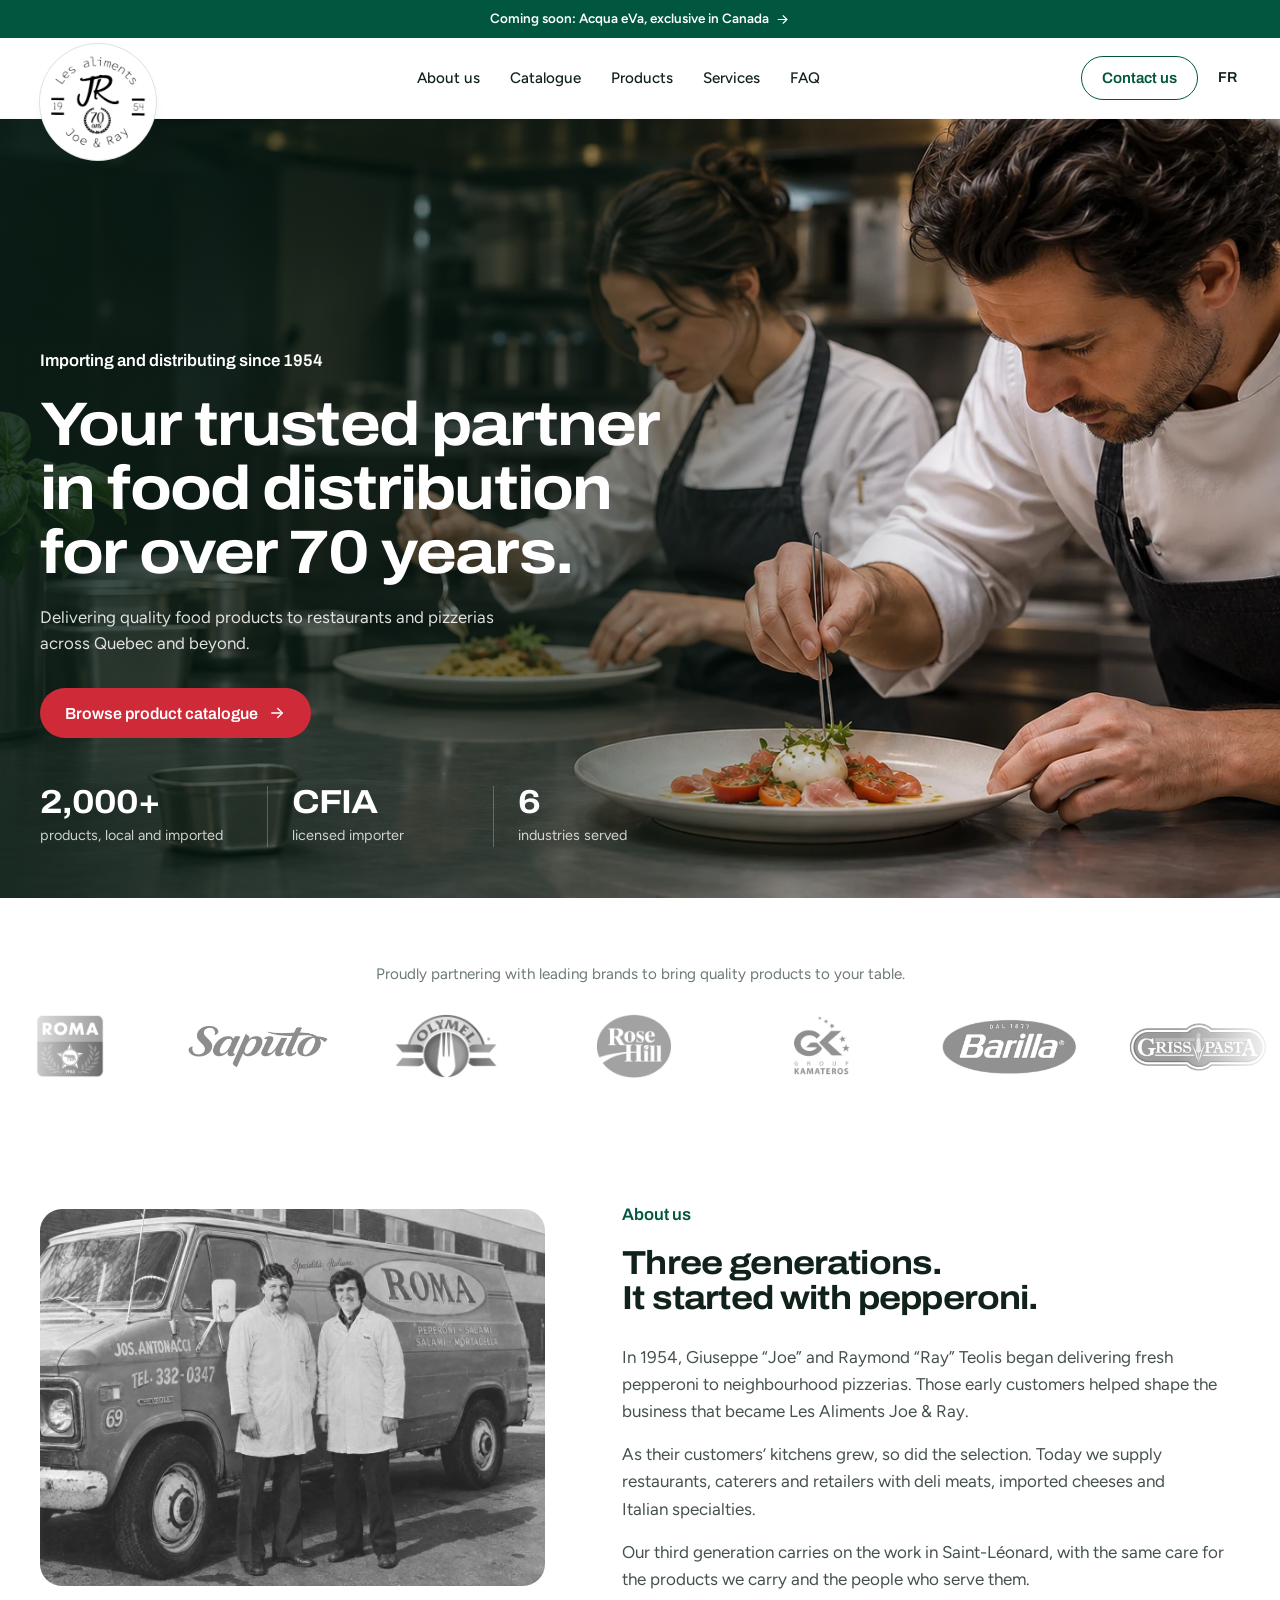
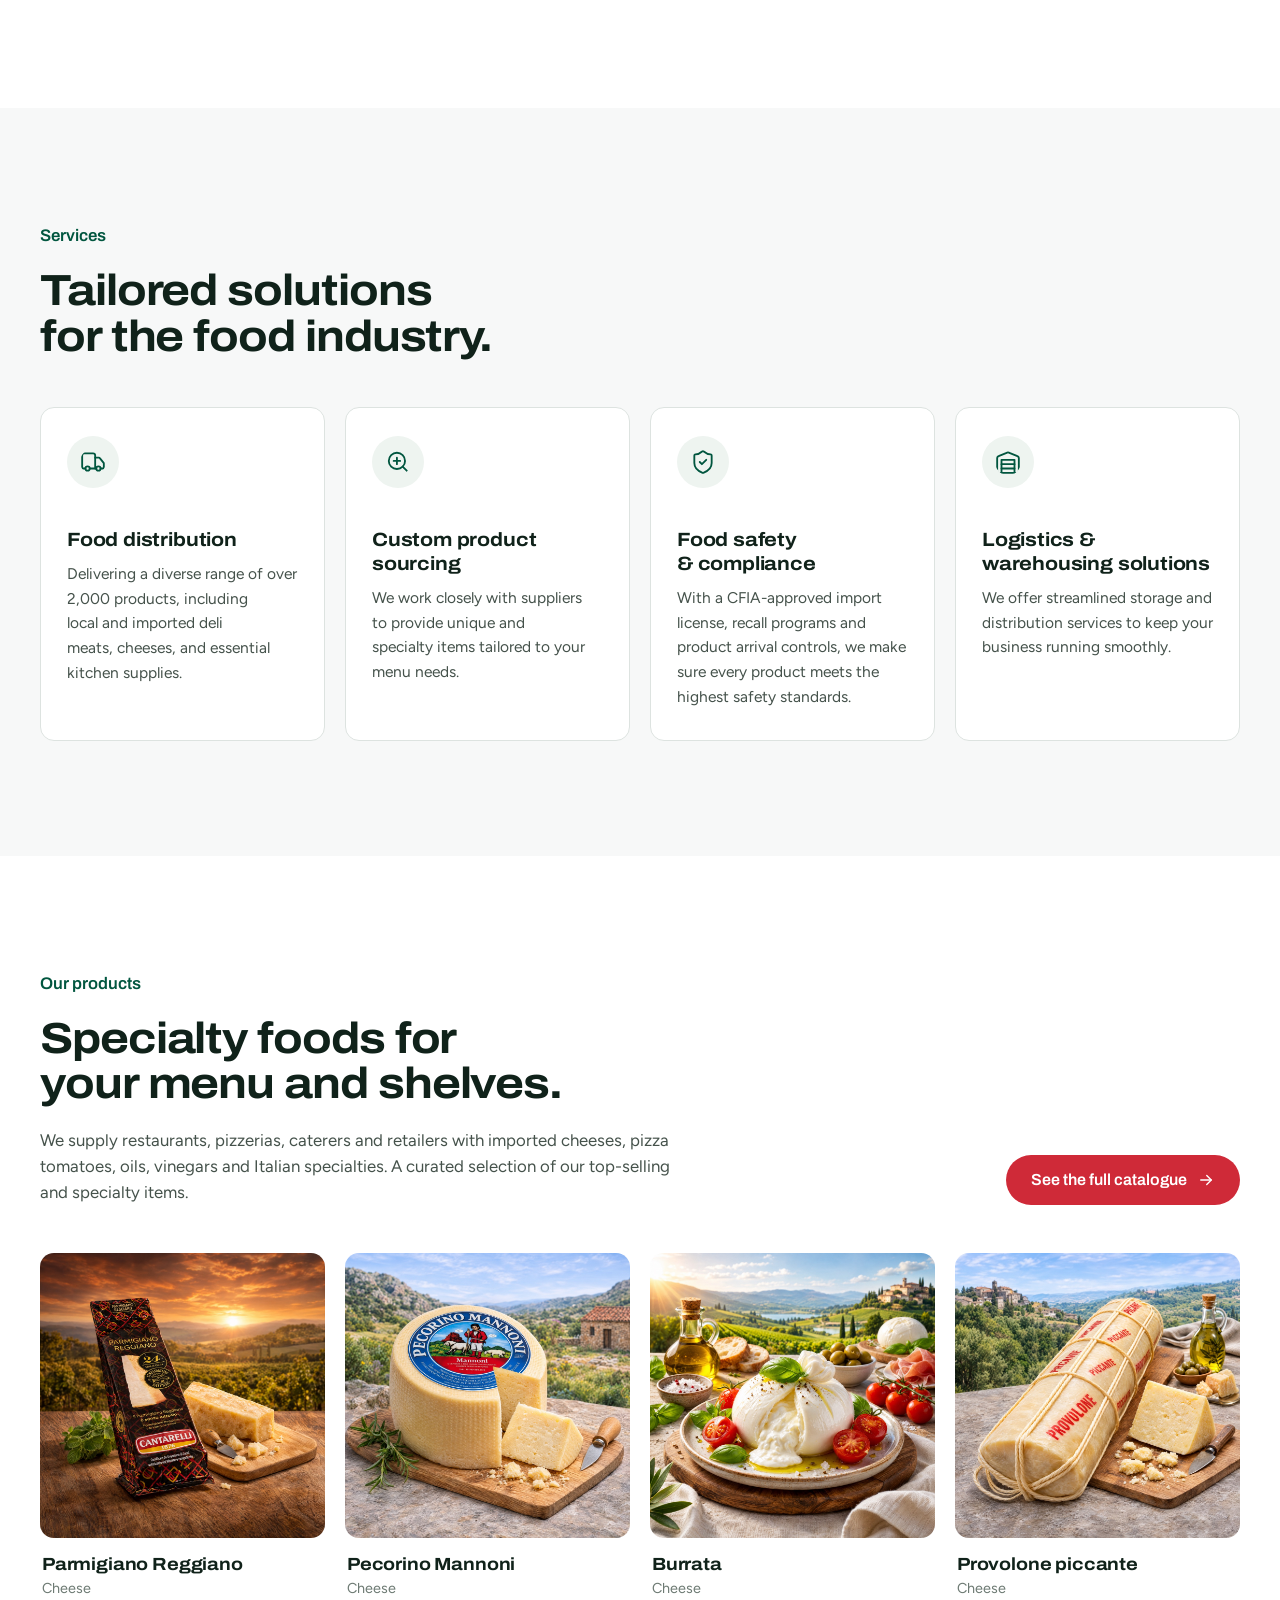
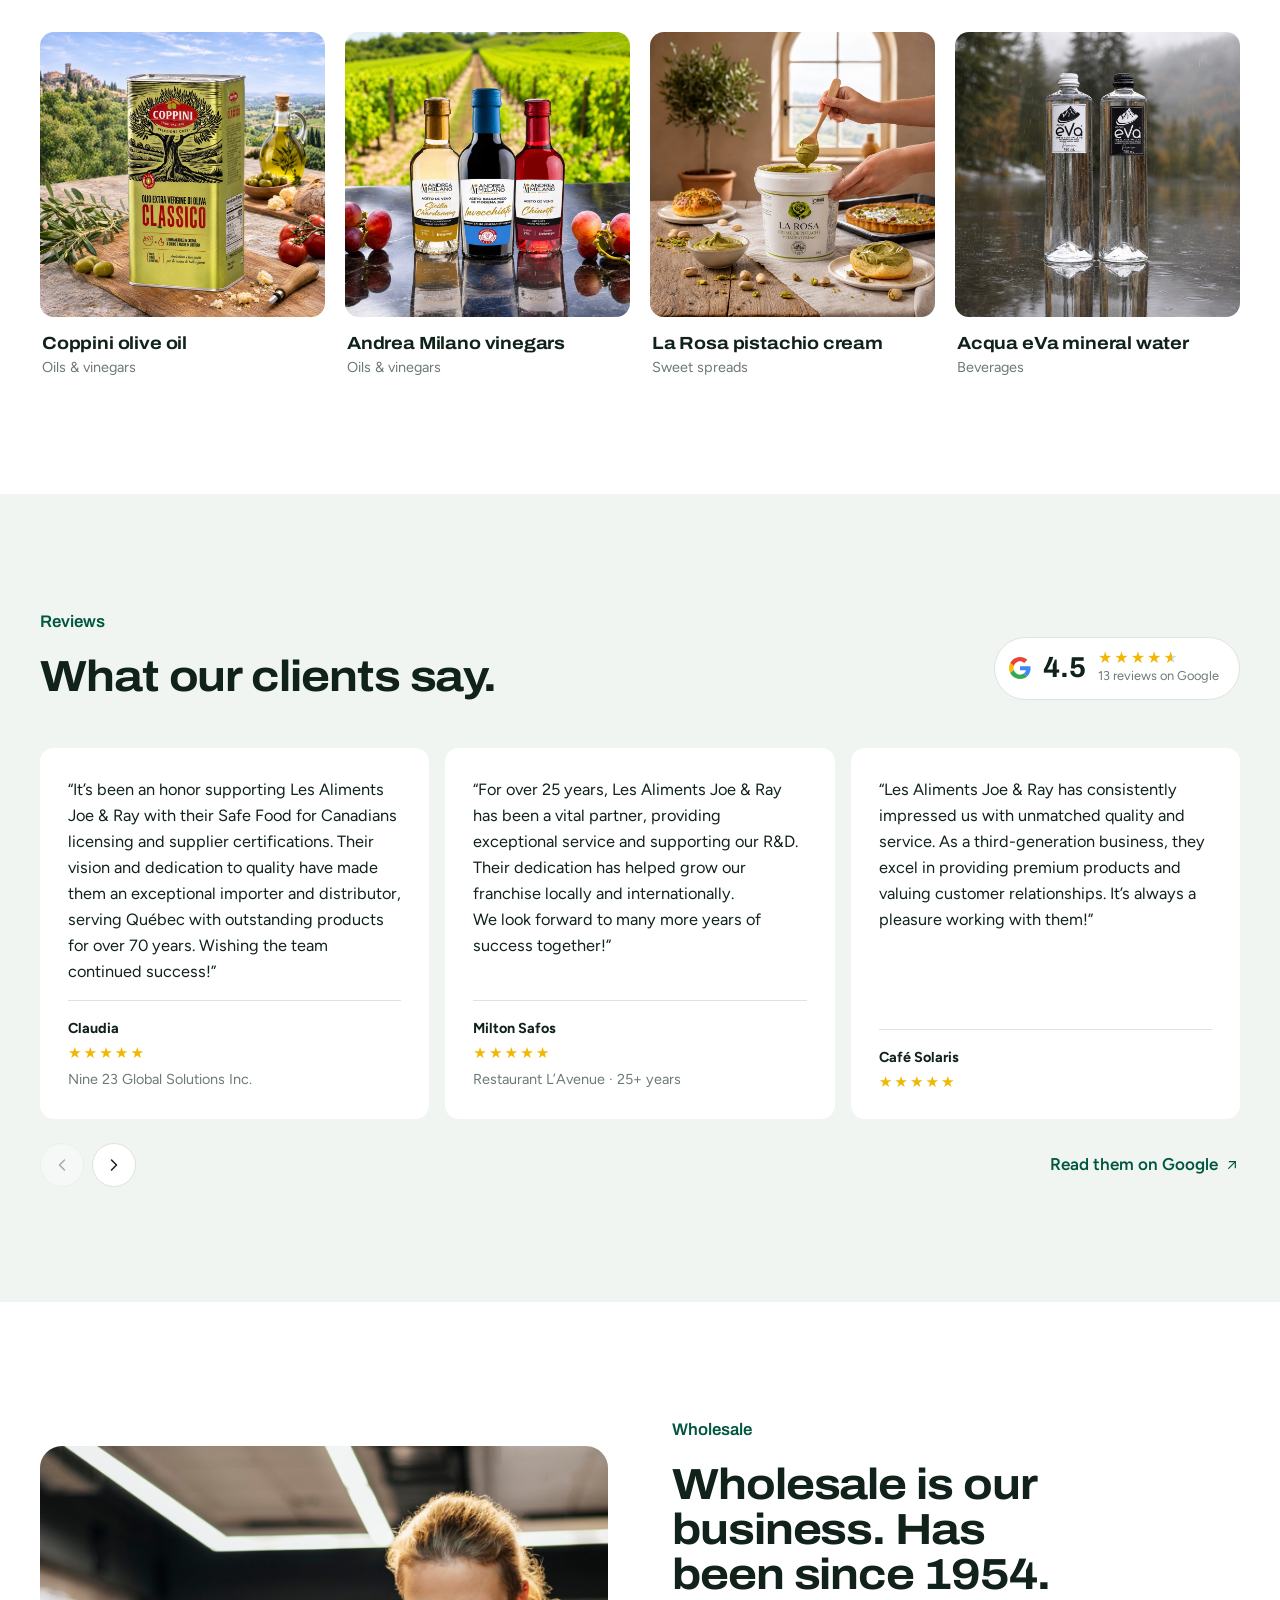
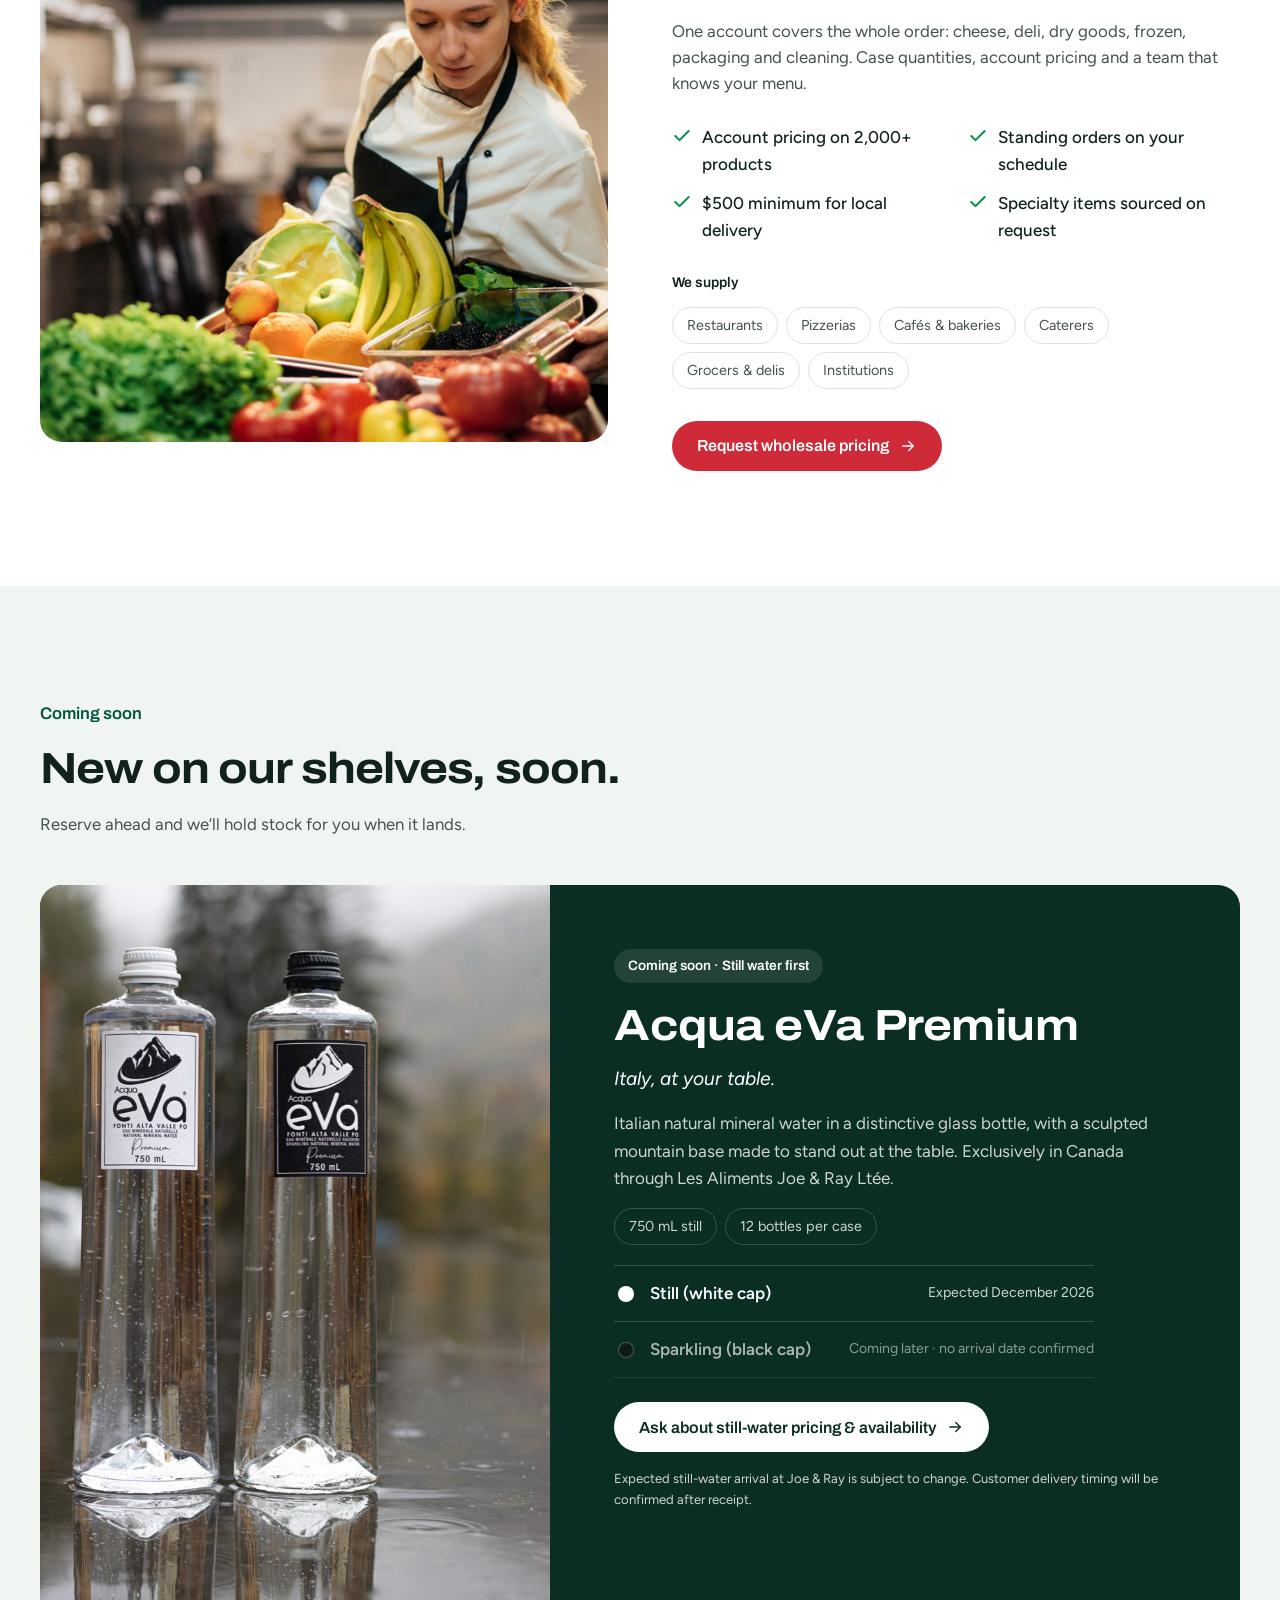
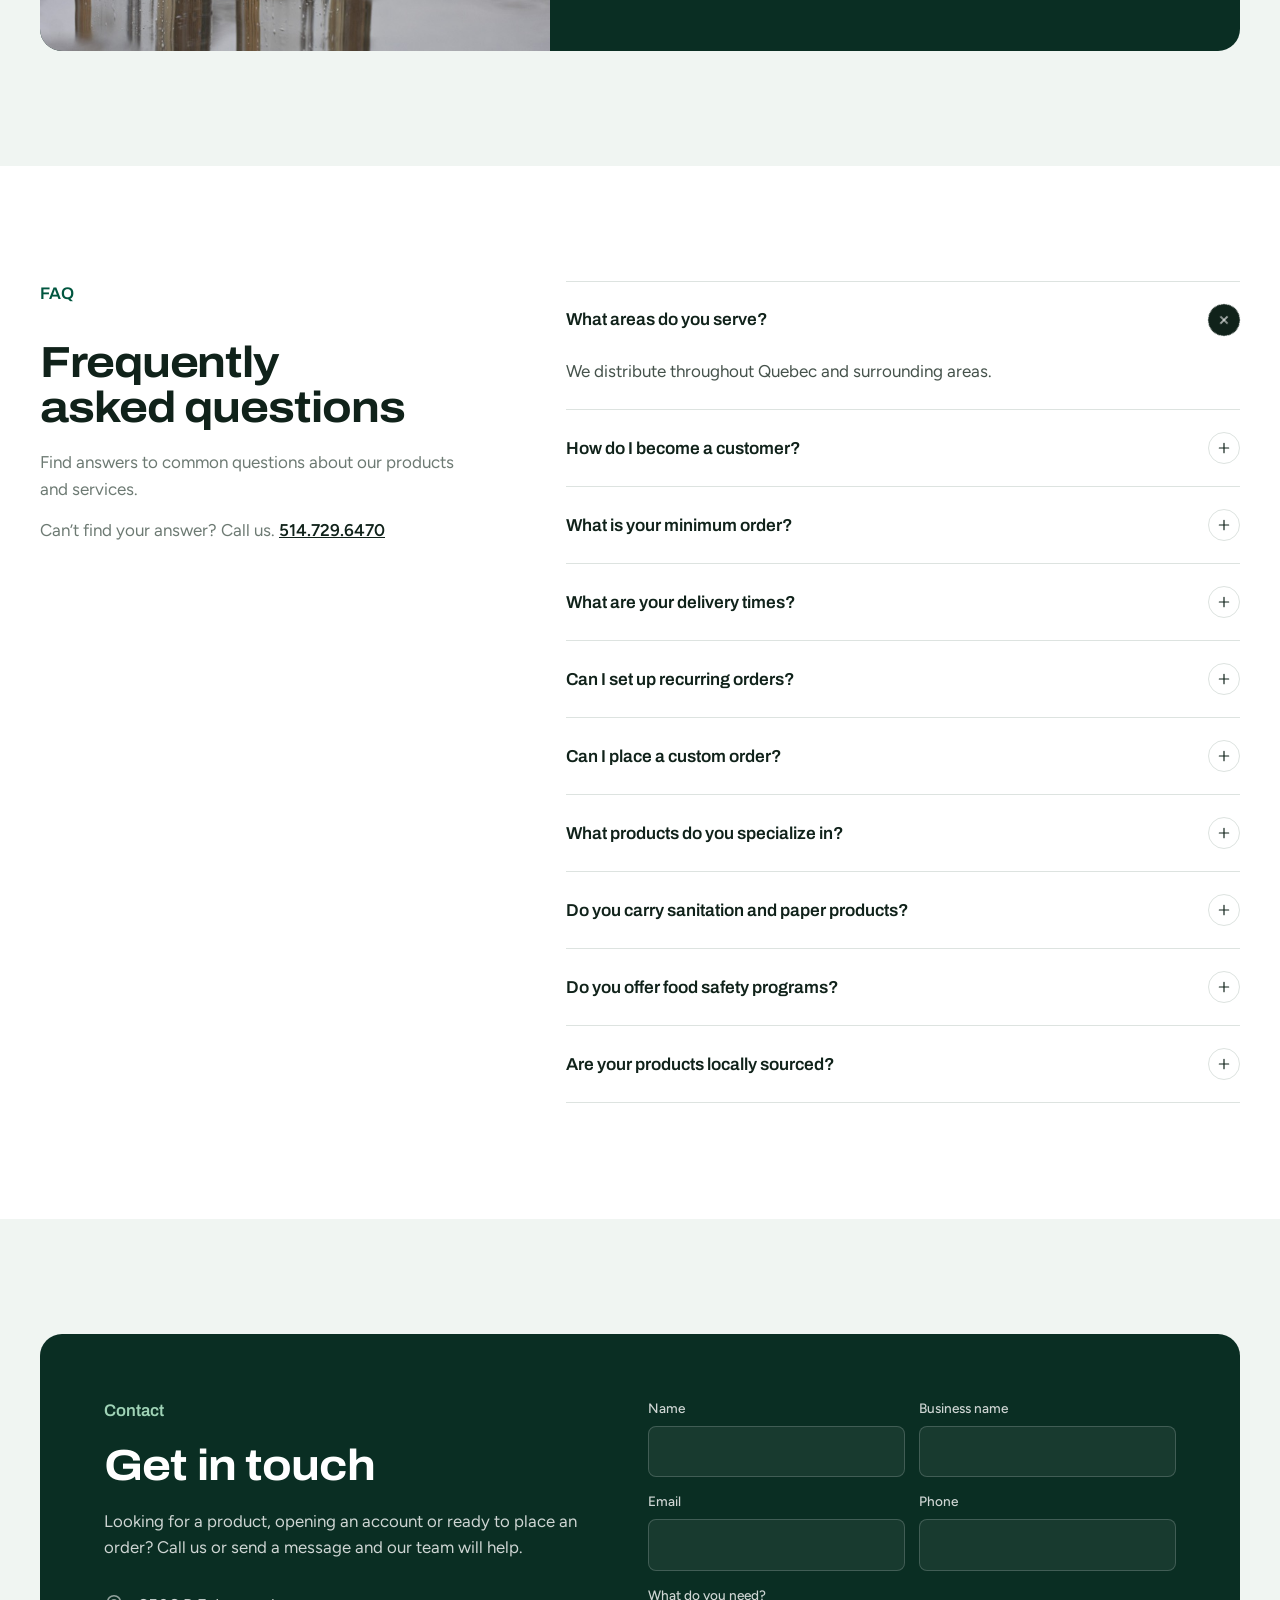
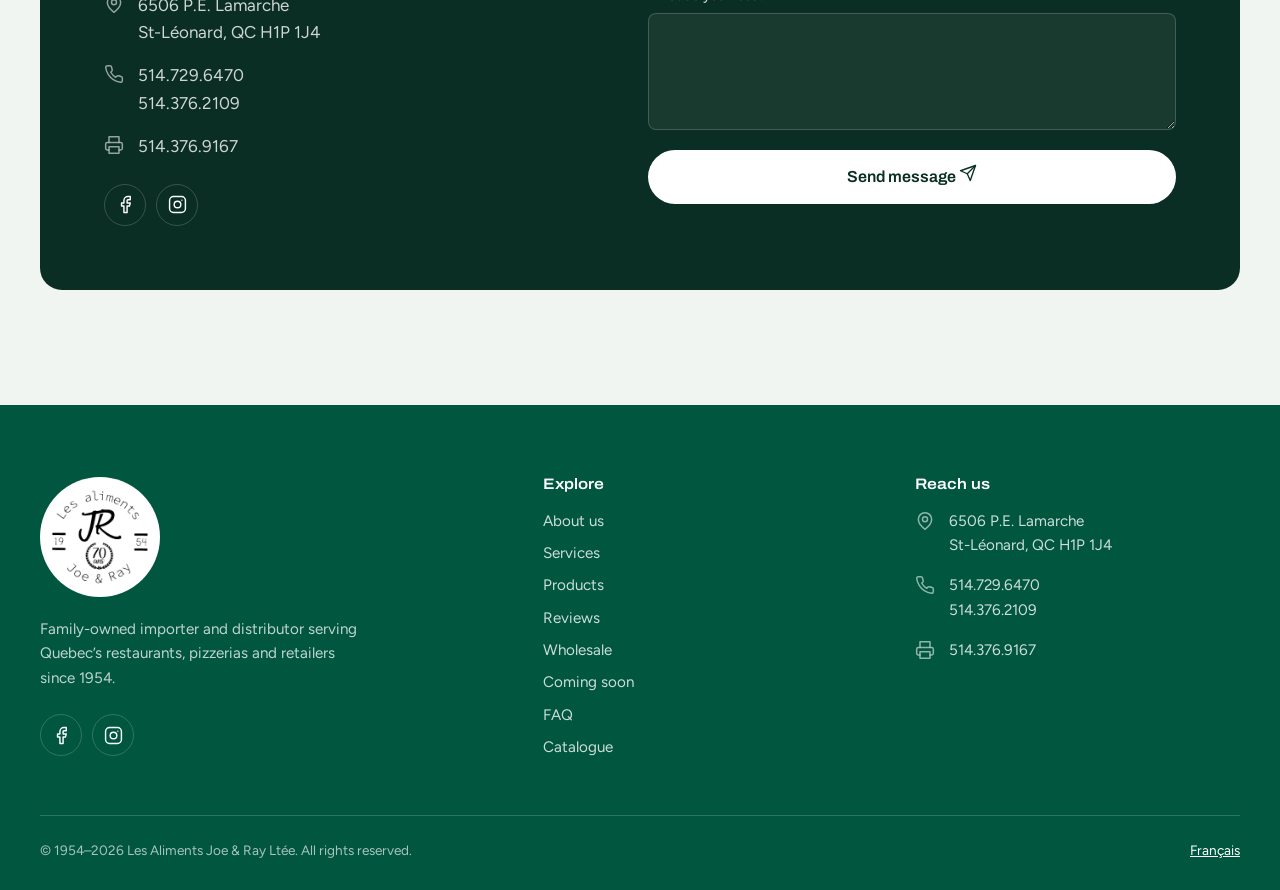
==== index.html @ 765cb502 "Catalogue: search bar sits below the header band Co-Authored-By: Claude Opus 5.5 <noreply@anthropic." ====
<!doctype html>
<html lang="en-CA">
<!-- GENERATED by build.py from content/. Do not edit by hand. -->
<head>
<meta charset="utf-8">
<meta name="viewport" content="width=device-width, initial-scale=1">
<title>Les Aliments Joe &amp; Ray | Food importer &amp; distributor since 1954</title>
<meta name="description" content="Family-owned importer and distributor in Saint-Léonard serving restaurants, pizzerias, caterers and retailers across Quebec with 2,000+ products. CFIA-licensed.">
<link rel="canonical" href="https://alimentsjoeandray.com/">
<link rel="alternate" hreflang="en-CA" href="https://alimentsjoeandray.com/">
<link rel="alternate" hreflang="fr-CA" href="https://alimentsjoeandray.com/fr/">
<link rel="alternate" hreflang="x-default" href="https://alimentsjoeandray.com/">
<meta property="og:type" content="website">
<meta property="og:title" content="Les Aliments Joe &amp; Ray | Food importer &amp; distributor since 1954">
<meta property="og:description" content="Family-owned importer and distributor in Saint-Léonard serving restaurants, pizzerias, caterers and retailers across Quebec with 2,000+ products. CFIA-licensed.">
<meta property="og:url" content="https://alimentsjoeandray.com/">
<meta property="og:image" content="https://alimentsjoeandray.com/assets/img/hero-full.webp">
<meta property="og:locale" content="en_CA">
<meta name="theme-color" content="#01563f">
<link rel="icon" href="/assets/img/favicon.png">
<link rel="preconnect" href="https://fonts.googleapis.com">
<link rel="preconnect" href="https://fonts.gstatic.com" crossorigin>
<link rel="stylesheet" href="https://fonts.googleapis.com/css2?family=Archivo:wdth,wght@100,500;100,600;112,600;112,700&family=Figtree:wght@400;500;600&display=swap">
<link rel="stylesheet" href="/assets/css/site.css?v=65943878">
<script src="/assets/js/site.js?v=d5d91cc8" defer></script>
<script type="application/ld+json">{"@context": "https://schema.org", "@type": "WholesaleStore", "name": "Les Aliments Joe & Ray", "legalName": "Les Aliments Joe & Ray Ltée", "url": "https://alimentsjoeandray.com/", "logo": "https://alimentsjoeandray.com/assets/img/logo.png", "image": "https://alimentsjoeandray.com/assets/img/hero-full.webp", "foundingDate": "1954", "telephone": "+1-514-729-6470", "faxNumber": "+1-514-376-9167", "description": "Family-owned importer and distributor in Saint-Léonard serving restaurants, pizzerias, caterers and retailers across Quebec with 2,000+ products. CFIA-licensed.", "areaServed": "Quebec", "address": {"@type": "PostalAddress", "streetAddress": "6506 P.E. Lamarche", "addressLocality": "Saint-Léonard", "addressRegion": "QC", "postalCode": "H1P 1J4", "addressCountry": "CA"}}</script><script type="application/ld+json">{"@context": "https://schema.org", "@type": "FAQPage", "mainEntity": [{"@type": "Question", "name": "What areas do you serve?", "acceptedAnswer": {"@type": "Answer", "text": "We distribute throughout Quebec and surrounding areas."}}, {"@type": "Question", "name": "How do I become a customer?", "acceptedAnswer": {"@type": "Answer", "text": "Fill out the contact form below or call us at 514.729.6470. We’ll set up your account and pricing."}}, {"@type": "Question", "name": "What is your minimum order?", "acceptedAnswer": {"@type": "Answer", "text": "$500 for local deliveries."}}, {"@type": "Question", "name": "What are your delivery times?", "acceptedAnswer": {"@type": "Answer", "text": "Delivery times vary based on location. Call us at 514.729.6470 and we’ll confirm the schedule for your area."}}, {"@type": "Question", "name": "Can I set up recurring orders?", "acceptedAnswer": {"@type": "Answer", "text": "Yes. We offer recurring deliveries on the schedule that suits your kitchen."}}, {"@type": "Question", "name": "Can I place a custom order?", "acceptedAnswer": {"@type": "Answer", "text": "Yes. We work with our suppliers to source specialty products for your business."}}, {"@type": "Question", "name": "What products do you specialize in?", "acceptedAnswer": {"@type": "Answer", "text": "Deli meats, cheeses and imported specialty foods, mostly Italian."}}, {"@type": "Question", "name": "Do you carry sanitation and paper products?", "acceptedAnswer": {"@type": "Answer", "text": "Yes, a wide range of cleaning, packaging and paper products for food businesses."}}, {"@type": "Question", "name": "Do you offer food safety programs?", "acceptedAnswer": {"@type": "Answer", "text": "Yes. We hold a CFIA import licence and run food safety and product recall programs."}}, {"@type": "Question", "name": "Are your products locally sourced?", "acceptedAnswer": {"@type": "Answer", "text": "We carry a mix of local and imported products to fit your needs."}}]}</script>
</head><body data-page="home">
<svg width="0" height="0" style="position:absolute" aria-hidden="true"><defs>
<symbol id="i-facebook" viewBox="0 0 24 24"><path d="M18 2h-3a5 5 0 0 0-5 5v3H7v4h3v8h4v-8h3l1-4h-4V7a1 1 0 0 1 1-1h3z"/></symbol>
<symbol id="i-instagram" viewBox="0 0 24 24"><rect width="20" height="20" x="2" y="2" rx="5"/><circle cx="12" cy="12" r="4.2"/><path d="M17.5 6.5h.01"/></symbol>
<symbol id="i-search" viewBox="0 0 24 24"><circle cx="11" cy="11" r="7.5"/><path d="m20.5 20.5-4.2-4.2"/></symbol>
<symbol id="i-arrow" viewBox="0 0 24 24"><path d="M5 12h14"/><path d="m13 6 6 6-6 6"/></symbol>
<symbol id="i-arrow-ur" viewBox="0 0 24 24"><path d="M7 17 17 7"/><path d="M8 7h9v9"/></symbol>
<symbol id="i-left" viewBox="0 0 24 24"><path d="m15 18-6-6 6-6"/></symbol>
<symbol id="i-right" viewBox="0 0 24 24"><path d="m9 18 6-6-6-6"/></symbol>
<symbol id="i-plus" viewBox="0 0 24 24"><path d="M5 12h14M12 5v14"/></symbol>
<symbol id="i-menu" viewBox="0 0 24 24"><path d="M4 7h16M4 12h16M4 17h16"/></symbol>
<symbol id="i-x" viewBox="0 0 24 24"><path d="M18 6 6 18M6 6l12 12"/></symbol>
<symbol id="i-check" viewBox="0 0 24 24"><path d="M20 6 9 17l-5-5"/></symbol>
<symbol id="i-copy" viewBox="0 0 24 24"><rect width="13" height="13" x="8" y="8" rx="2"/><path d="M4 16c-1.1 0-2-.9-2-2V4c0-1.1.9-2 2-2h10c1.1 0 2 .9 2 2"/></symbol>
<symbol id="i-phone" viewBox="0 0 24 24"><path d="M22 16.9v3a2 2 0 0 1-2.2 2 19.8 19.8 0 0 1-8.6-3.1 19.5 19.5 0 0 1-6-6A19.8 19.8 0 0 1 2.1 4.2 2 2 0 0 1 4.1 2h3a2 2 0 0 1 2 1.7c.1.9.4 1.9.7 2.8a2 2 0 0 1-.5 2.1L8.1 9.9a16 16 0 0 0 6 6l1.3-1.3a2 2 0 0 1 2.1-.4c.9.3 1.8.6 2.8.7a2 2 0 0 1 1.7 2z"/></symbol>
<symbol id="i-pin" viewBox="0 0 24 24"><path d="M20 10c0 6-8 12-8 12s-8-6-8-12a8 8 0 0 1 16 0Z"/><circle cx="12" cy="10" r="3"/></symbol>
<symbol id="i-fax" viewBox="0 0 24 24"><path d="M6 9V2h12v7"/><path d="M6 18H4a2 2 0 0 1-2-2v-5a2 2 0 0 1 2-2h16a2 2 0 0 1 2 2v5a2 2 0 0 1-2 2h-2"/><rect x="6" y="14" width="12" height="8"/></symbol>
<symbol id="i-send" viewBox="0 0 24 24"><path d="m22 2-7 20-4-9-9-4Z"/><path d="M22 2 11 13"/></symbol>
<symbol id="i-alert" viewBox="0 0 24 24"><circle cx="12" cy="12" r="10"/><path d="M12 8v4M12 16h.01"/></symbol>
<symbol id="i-truck" viewBox="0 0 24 24"><path d="M14 18V6a2 2 0 0 0-2-2H4a2 2 0 0 0-2 2v11a1 1 0 0 0 1 1h2"/><path d="M15 18H9"/><path d="M19 18h2a1 1 0 0 0 1-1v-3.6a1 1 0 0 0-.2-.6l-3.5-4.4a1 1 0 0 0-.8-.4H14"/><circle cx="17" cy="18" r="2"/><circle cx="7" cy="18" r="2"/></symbol>
<symbol id="i-sourcing" viewBox="0 0 24 24"><circle cx="11" cy="11" r="7.5"/><path d="m20.5 20.5-4.2-4.2"/><path d="M8 11h6M11 8v6"/></symbol>
<symbol id="i-shield" viewBox="0 0 24 24"><path d="M20 13c0 5-3.5 7.5-7.7 9a1 1 0 0 1-.7 0C7.5 20.5 4 18 4 13V6a1 1 0 0 1 1-1c2 0 4.5-1.2 6.2-2.7a1.2 1.2 0 0 1 1.5 0C14.5 3.8 17 5 19 5a1 1 0 0 1 1 1z"/><path d="m9 12 2 2 4-4"/></symbol>
<symbol id="i-warehouse" viewBox="0 0 24 24"><path d="M22 8.4V20a2 2 0 0 1-2 2H4a2 2 0 0 1-2-2V8.4a2 2 0 0 1 1.3-1.9l8-3.2a2 2 0 0 1 1.4 0l8 3.2A2 2 0 0 1 22 8.4Z"/><path d="M6 18h12M6 14h12"/><path d="M6 22V10h12v12"/></symbol>
</defs></svg>
<a class="skip" href="#main">Skip to content</a>
<header class="site-header">
  <div class="announce">
    <div class="wrap announce-in">
      <a href="/#coming-soon">Coming soon: Acqua eVa, exclusive in Canada <svg class="i" aria-hidden="true"><use href="#i-arrow"/></svg></a>
    </div>
  </div>
  <div class="wrap bar">
    <a class="brand" href="/" aria-label="Les Aliments Joe &amp; Ray">
      <img src="/assets/img/logo-mark.png?v=e575352b" alt="" width="508" height="508">
    </a>
    <nav class="nav" id="menu" popover aria-label="Main">
      <button class="icon-btn nav-close" popovertarget="menu" popovertargetaction="hide" aria-label="Close"><svg class="i" aria-hidden="true"><use href="#i-x"/></svg></button>
      <ul><li><a href="/#about">About us</a></li><li><a href="/product-catalogue/">Catalogue</a></li><li><a href="/#products">Products</a></li><li><a href="/#services">Services</a></li><li><a href="/#faq">FAQ</a></li></ul>
      <div class="nav-foot">
        <a class="btn btn-primary" href="/#contact">Contact us</a>
      </div>
    </nav>
    <div class="bar-actions">
      <a class="btn btn-outline hide-sm" href="/#contact">Contact us</a>
      <a class="lang" href="/fr/" hreflang="fr" lang="fr" aria-label="Français">FR</a>
      <button class="icon-btn menu-btn" popovertarget="menu" aria-label="Menu"><svg class="i" aria-hidden="true"><use href="#i-menu"/></svg></button>
    </div>
  </div>
</header>
<main id="main">
<section class="hero" data-hero="full">
  <div class="wrap hero-inner">
    <div class="hero-copy">
      <p class="eyebrow">Importing and distributing since 1954</p>
      <h1>Your trusted partner in food distribution for over 70 years.</h1>
      <p class="lead">Delivering quality food products to restaurants and pizzerias across Quebec and beyond.</p>
      <div class="row">
        <a class="btn btn-primary" href="/product-catalogue/">Browse product catalogue <svg class="i" aria-hidden="true"><use href="#i-arrow"/></svg></a>
      </div>
      <ul class="hero-stats" aria-label="Les Aliments Joe &amp; Ray in numbers"><li><strong>2,000+</strong><span>products, local and imported</span></li><li><strong>CFIA</strong><span>licensed importer</span></li><li><strong>6</strong><span>industries served</span></li></ul>
    </div>
    <figure class="hero-media">
      <img class="hero-img-full" src="/assets/img/hero-full.webp" alt="Two chefs plating burrata, tomatoes and pasta at a stainless steel kitchen counter" width="1774" height="887" fetchpriority="high">
      <img class="hero-img-boxed" src="/assets/img/hero-boxed.webp" alt="Two warehouse staff reviewing an order on a clipboard beside pallets and shelves of food products" width="1672" height="941" loading="lazy">
    </figure>
  </div>
</section>

<section class="brands" aria-label="Partnering with brands our clients trust.">
  <div class="wrap brands-head">
    <p>Proudly partnering with leading brands to bring quality products to your table.</p>
  </div>
  <div class="logo-rail"><ul class="logo-track"><li><a href="https://alimentsroma.com/" target="_blank" rel="noopener" title="Aliments Roma"><img src="/assets/img/brands/clogo17.jpg" alt="Aliments Roma" loading="lazy"></a></li><li><a href="https://saputo.com/" target="_blank" rel="noopener" title="Saputo"><img src="/assets/img/brands/clogo1.jpg" alt="Saputo" loading="lazy"></a></li><li><a href="https://www.olymel.ca/fr/" target="_blank" rel="noopener" title="Olymel"><img src="/assets/img/brands/clogo3.jpg" alt="Olymel" loading="lazy"></a></li><li><a href="https://www.rosehillfoods.com/home.html" target="_blank" rel="noopener" title="Rosehill Foods"><img src="/assets/img/brands/clogo12.jpg" alt="Rosehill Foods" loading="lazy"></a></li><li><a href="https://groupkamateros.com/" target="_blank" rel="noopener" title="Kamateros"><img src="/assets/img/brands/clogo14.jpg" alt="Kamateros" loading="lazy"></a></li><li><a href="https://www.barilla.com/en-ca" target="_blank" rel="noopener" title="Barilla"><img src="/assets/img/brands/clogo8.jpg" alt="Barilla" loading="lazy"></a></li><li><a href="https://www.grisspasta.com/home.html" target="_blank" rel="noopener" title="Griss"><img src="/assets/img/brands/clogo5.jpg" alt="Griss" loading="lazy"></a></li><li><a href="https://daboomdesserts.com/" target="_blank" rel="noopener" title="Daboom Desserts"><img src="/assets/img/brands/clogo16.jpg" alt="Daboom Desserts" loading="lazy"></a></li><li><a href="https://boulangerielepicurien.com/" target="_blank" rel="noopener" title="Boulangerie L’Épicurien"><img src="/assets/img/brands/clogo6.jpg" alt="Boulangerie L’Épicurien" loading="lazy"></a></li><li><a href="https://zarpellon.it/" target="_blank" rel="noopener" title="Zarpellon"><img src="/assets/img/brands/clogo9.jpg" alt="Zarpellon" loading="lazy"></a></li><li><a href="https://www.coppini.com/en/" target="_blank" rel="noopener" title="Coppini"><img src="/assets/img/brands/clogo15.jpg" alt="Coppini" loading="lazy"></a></li><li><a href="https://www.acetomilano.it/en/" target="_blank" rel="noopener" title="Acetificio Andrea Milano"><img src="/assets/img/brands/clogo11.jpg" alt="Acetificio Andrea Milano" loading="lazy"></a></li><li><a href="https://lesters.ca/en/" target="_blank" rel="noopener" title="Lester’s"><img src="/assets/img/brands/clogo10.jpg" alt="Lester’s" loading="lazy"></a></li><li><a href="https://www.mitchellincoln.ca/" target="_blank" rel="noopener" title="Mitchell"><img src="/assets/img/brands/clogo4-1.jpg" alt="Mitchell" loading="lazy"></a></li><li><a href="https://www.highlinerfoodservice.com/" target="_blank" rel="noopener" title="High Liner"><img src="/assets/img/brands/clogo13.jpg" alt="High Liner" loading="lazy"></a></li><li><a href="https://www.livabec.ca/" target="_blank" rel="noopener" title="Livabec"><img src="/assets/img/brands/clogo2.jpg" alt="Livabec" loading="lazy"></a></li><li><a href="https://www.vinsar.ca/" target="_blank" rel="noopener" title="Vinsar"><img src="/assets/img/brands/clogo7.jpg" alt="Vinsar" loading="lazy"></a></li><li><a href="https://www.mapleleaffoods.com/" target="_blank" rel="noopener" title="Maple Leaf"><img src="/assets/img/brands/maple_leaf.jpg" alt="Maple Leaf" loading="lazy"></a></li><li><a href="https://viaufoods.com/en/" target="_blank" rel="noopener" title="Viau"><img src="/assets/img/brands/viau.jpg" alt="Viau" loading="lazy"></a></li><li aria-hidden="true"><a href="https://alimentsroma.com/" target="_blank" rel="noopener" title="Aliments Roma" tabindex="-1"><img src="/assets/img/brands/clogo17.jpg" alt="" loading="lazy"></a></li><li aria-hidden="true"><a href="https://saputo.com/" target="_blank" rel="noopener" title="Saputo" tabindex="-1"><img src="/assets/img/brands/clogo1.jpg" alt="" loading="lazy"></a></li><li aria-hidden="true"><a href="https://www.olymel.ca/fr/" target="_blank" rel="noopener" title="Olymel" tabindex="-1"><img src="/assets/img/brands/clogo3.jpg" alt="" loading="lazy"></a></li><li aria-hidden="true"><a href="https://www.rosehillfoods.com/home.html" target="_blank" rel="noopener" title="Rosehill Foods" tabindex="-1"><img src="/assets/img/brands/clogo12.jpg" alt="" loading="lazy"></a></li><li aria-hidden="true"><a href="https://groupkamateros.com/" target="_blank" rel="noopener" title="Kamateros" tabindex="-1"><img src="/assets/img/brands/clogo14.jpg" alt="" loading="lazy"></a></li><li aria-hidden="true"><a href="https://www.barilla.com/en-ca" target="_blank" rel="noopener" title="Barilla" tabindex="-1"><img src="/assets/img/brands/clogo8.jpg" alt="" loading="lazy"></a></li><li aria-hidden="true"><a href="https://www.grisspasta.com/home.html" target="_blank" rel="noopener" title="Griss" tabindex="-1"><img src="/assets/img/brands/clogo5.jpg" alt="" loading="lazy"></a></li><li aria-hidden="true"><a href="https://daboomdesserts.com/" target="_blank" rel="noopener" title="Daboom Desserts" tabindex="-1"><img src="/assets/img/brands/clogo16.jpg" alt="" loading="lazy"></a></li><li aria-hidden="true"><a href="https://boulangerielepicurien.com/" target="_blank" rel="noopener" title="Boulangerie L’Épicurien" tabindex="-1"><img src="/assets/img/brands/clogo6.jpg" alt="" loading="lazy"></a></li><li aria-hidden="true"><a href="https://zarpellon.it/" target="_blank" rel="noopener" title="Zarpellon" tabindex="-1"><img src="/assets/img/brands/clogo9.jpg" alt="" loading="lazy"></a></li><li aria-hidden="true"><a href="https://www.coppini.com/en/" target="_blank" rel="noopener" title="Coppini" tabindex="-1"><img src="/assets/img/brands/clogo15.jpg" alt="" loading="lazy"></a></li><li aria-hidden="true"><a href="https://www.acetomilano.it/en/" target="_blank" rel="noopener" title="Acetificio Andrea Milano" tabindex="-1"><img src="/assets/img/brands/clogo11.jpg" alt="" loading="lazy"></a></li><li aria-hidden="true"><a href="https://lesters.ca/en/" target="_blank" rel="noopener" title="Lester’s" tabindex="-1"><img src="/assets/img/brands/clogo10.jpg" alt="" loading="lazy"></a></li><li aria-hidden="true"><a href="https://www.mitchellincoln.ca/" target="_blank" rel="noopener" title="Mitchell" tabindex="-1"><img src="/assets/img/brands/clogo4-1.jpg" alt="" loading="lazy"></a></li><li aria-hidden="true"><a href="https://www.highlinerfoodservice.com/" target="_blank" rel="noopener" title="High Liner" tabindex="-1"><img src="/assets/img/brands/clogo13.jpg" alt="" loading="lazy"></a></li><li aria-hidden="true"><a href="https://www.livabec.ca/" target="_blank" rel="noopener" title="Livabec" tabindex="-1"><img src="/assets/img/brands/clogo2.jpg" alt="" loading="lazy"></a></li><li aria-hidden="true"><a href="https://www.vinsar.ca/" target="_blank" rel="noopener" title="Vinsar" tabindex="-1"><img src="/assets/img/brands/clogo7.jpg" alt="" loading="lazy"></a></li><li aria-hidden="true"><a href="https://www.mapleleaffoods.com/" target="_blank" rel="noopener" title="Maple Leaf" tabindex="-1"><img src="/assets/img/brands/maple_leaf.jpg" alt="" loading="lazy"></a></li><li aria-hidden="true"><a href="https://viaufoods.com/en/" target="_blank" rel="noopener" title="Viau" tabindex="-1"><img src="/assets/img/brands/viau.jpg" alt="" loading="lazy"></a></li></ul></div>
</section>

<section class="section about" id="about">
  <div class="wrap about-grid">
    <figure class="about-media"><img src="/assets/img/history.jpg?v=e5dfca95" alt="Black-and-white photo of two men in white work coats standing beside an early delivery van" loading="lazy" width="1100" height="821"></figure>
    <div class="about-copy">
      <p class="eyebrow">About us</p>
      <h2><span>Three generations.</span><span>It started with pepperoni.</span></h2>
      <p>In 1954, Giuseppe “Joe” and Raymond “Ray” Teolis began delivering fresh pepperoni to neighbourhood pizzerias. Those early customers helped shape the business that became Les Aliments Joe &amp; Ray.</p><p>As their customers’ kitchens grew, so did the selection. Today we supply restaurants, caterers and retailers with deli meats, imported cheeses and Italian specialties.</p><p>Our third generation carries on the work in Saint-Léonard, with the same care for the products we carry and the people who serve them.</p>
    </div>
  </div>
</section>

<section class="trust" aria-label="Les Aliments Joe &amp; Ray in numbers">
  <div class="wrap"><ul class="trust-list"><li><strong>70+</strong><span>years serving Quebec</span></li><li><strong>6</strong><span>industries served</span></li><li><strong>2,000+</strong><span>products, local and imported</span></li><li><strong>CFIA</strong><span>licensed importer</span></li></ul></div>
</section>

<section class="section" id="services">
  <div class="wrap">
    <header class="section-head">
      <p class="eyebrow">Services</p>
      <h2>Tailored solutions for the food industry.</h2>
    </header>
    <ul class="services">
      <li class="service">
        <span class="service-top"><svg class="i service-icon" aria-hidden="true"><use href="#i-truck"/></svg></span>
        <h3>Food distribution</h3>
        <p>Delivering a diverse range of over 2,000 products, including local and imported deli meats, cheeses, and essential kitchen supplies.</p>
      </li>
      <li class="service">
        <span class="service-top"><svg class="i service-icon" aria-hidden="true"><use href="#i-sourcing"/></svg></span>
        <h3>Custom product sourcing</h3>
        <p>We work closely with suppliers to provide unique and specialty items tailored to your menu needs.</p>
      </li>
      <li class="service">
        <span class="service-top"><svg class="i service-icon" aria-hidden="true"><use href="#i-shield"/></svg></span>
        <h3>Food safety &amp; compliance</h3>
        <p>With a CFIA-approved import license, recall programs and product arrival controls, we make sure every product meets the highest safety standards.</p>
      </li>
      <li class="service">
        <span class="service-top"><svg class="i service-icon" aria-hidden="true"><use href="#i-warehouse"/></svg></span>
        <h3>Logistics &amp; warehousing solutions</h3>
        <p>We offer streamlined storage and distribution services to keep your business running smoothly.</p>
      </li></ul>
  </div>
</section>

<section class="section products-section" id="products">
  <div class="wrap">
    <header class="section-head split">
      <div>
        <p class="eyebrow">Our products</p>
        <h2>Specialty foods for your menu and shelves.</h2>
        <p class="lead">We supply restaurants, pizzerias, caterers and retailers with imported cheeses, pizza tomatoes, oils, vinegars and Italian specialties. A curated selection of our top-selling and specialty items.</p>
      </div>
      <a class="btn btn-primary" href="/product-catalogue/">See the full catalogue <svg class="i" aria-hidden="true"><use href="#i-arrow"/></svg></a>
    </header>
    <ul class="product-grid">
      <li class="tile">
        <a href="/product-catalogue/?q=parmigiano">
          <span class="tile-img"><img src="/assets/img/products/parmigiano-reggiano.jpg?v=ab63fc65" alt="" loading="lazy"></span>
          <span class="tile-cap"><span class="tile-name">Parmigiano Reggiano</span><span class="tile-meta">Cheese<span class="tile-ask">Ask for pricing <svg class="i" aria-hidden="true"><use href="#i-arrow"/></svg></span></span></span>
        </a>
      </li>
      <li class="tile">
        <a href="/product-catalogue/?q=pecorino">
          <span class="tile-img"><img src="/assets/img/products/pecorino-mannoni.jpg?v=edc5afa9" alt="" loading="lazy"></span>
          <span class="tile-cap"><span class="tile-name">Pecorino Mannoni</span><span class="tile-meta">Cheese<span class="tile-ask">Ask for pricing <svg class="i" aria-hidden="true"><use href="#i-arrow"/></svg></span></span></span>
        </a>
      </li>
      <li class="tile">
        <a href="/product-catalogue/?q=burrata">
          <span class="tile-img"><img src="/assets/img/products/burrata.jpg?v=33962add" alt="" loading="lazy"></span>
          <span class="tile-cap"><span class="tile-name">Burrata</span><span class="tile-meta">Cheese<span class="tile-ask">Ask for pricing <svg class="i" aria-hidden="true"><use href="#i-arrow"/></svg></span></span></span>
        </a>
      </li>
      <li class="tile">
        <a href="/product-catalogue/?q=provolone">
          <span class="tile-img"><img src="/assets/img/products/provolone-piccante.jpg?v=ec64f044" alt="" loading="lazy"></span>
          <span class="tile-cap"><span class="tile-name">Provolone piccante</span><span class="tile-meta">Cheese<span class="tile-ask">Ask for pricing <svg class="i" aria-hidden="true"><use href="#i-arrow"/></svg></span></span></span>
        </a>
      </li>
      <li class="tile">
        <a href="/product-catalogue/?q=coppini">
          <span class="tile-img"><img src="/assets/img/products/coppini-olive-oil.jpg?v=72b412ff" alt="" loading="lazy"></span>
          <span class="tile-cap"><span class="tile-name">Coppini olive oil</span><span class="tile-meta">Oils &amp; vinegars<span class="tile-ask">Ask for pricing <svg class="i" aria-hidden="true"><use href="#i-arrow"/></svg></span></span></span>
        </a>
      </li>
      <li class="tile">
        <a href="/product-catalogue/?q=milano">
          <span class="tile-img"><img src="/assets/img/products/andrea-milano-vinegars.jpg?v=eb0248dc" alt="" loading="lazy"></span>
          <span class="tile-cap"><span class="tile-name">Andrea Milano vinegars</span><span class="tile-meta">Oils &amp; vinegars<span class="tile-ask">Ask for pricing <svg class="i" aria-hidden="true"><use href="#i-arrow"/></svg></span></span></span>
        </a>
      </li>
      <li class="tile">
        <a href="/product-catalogue/?q=pistach">
          <span class="tile-img"><img src="/assets/img/products/la-rosa-pistachio.jpg?v=9716a4c0" alt="" loading="lazy"></span>
          <span class="tile-cap"><span class="tile-name">La Rosa pistachio cream</span><span class="tile-meta">Sweet spreads<span class="tile-ask">Ask for pricing <svg class="i" aria-hidden="true"><use href="#i-arrow"/></svg></span></span></span>
        </a>
      </li>
      <li class="tile">
        <a href="/product-catalogue/?q=eva">
          <span class="tile-img"><img src="/assets/img/products/acqua-eva.jpg?v=8bf1b8b4" alt="" loading="lazy"></span>
          <span class="tile-cap"><span class="tile-name">Acqua eVa mineral water</span><span class="tile-meta">Beverages<span class="tile-ask">Ask for pricing <svg class="i" aria-hidden="true"><use href="#i-arrow"/></svg></span></span></span>
        </a>
      </li></ul>
  </div>
</section>

<section class="section reviews" id="testimonials">
  <div class="wrap">
    <header class="section-head split">
      <div>
        <p class="eyebrow">Reviews</p>
        <h2>What our clients say.</h2>
      </div>
      <a class="g-summary" href="https://www.google.com/maps/place/Aliments+Jos+%26+Ray+Inc/@45.5988134,-73.5892397,17z/data=!4m8!3m7!1s0x4cc91e59d80cbb27:0xc047691927ea8c94!8m2!3d45.5988134!4d-73.5892397!9m1!1b1" target="_blank" rel="noopener">
        <svg class="g-logo" viewBox="0 0 48 48" aria-hidden="true"><path fill="#EA4335" d="M24 9.5c3.54 0 6.71 1.22 9.21 3.6l6.85-6.85C35.9 2.38 30.47 0 24 0 14.62 0 6.51 5.38 2.56 13.22l7.98 6.19C12.43 13.72 17.74 9.5 24 9.5z"/><path fill="#4285F4" d="M46.98 24.55c0-1.57-.15-3.09-.38-4.55H24v9.02h12.94c-.58 2.96-2.26 5.48-4.78 7.18l7.73 6c4.51-4.18 7.09-10.36 7.09-17.65z"/><path fill="#FBBC05" d="M10.53 28.59c-.48-1.45-.76-2.99-.76-4.59s.27-3.14.76-4.59l-7.98-6.19C.92 16.46 0 20.12 0 24c0 3.88.92 7.54 2.56 10.78l7.97-6.19z"/><path fill="#34A853" d="M24 48c6.48 0 11.93-2.13 15.89-5.81l-7.73-6c-2.15 1.45-4.92 2.3-8.16 2.3-6.26 0-11.57-4.22-13.47-9.91l-7.98 6.19C6.51 42.62 14.62 48 24 48z"/></svg>
        <span class="g-score">4.5</span>
        <span><span class="stars" style="--r:4.5" aria-label="4.5 / 5"></span><small>13 reviews on Google</small></span>
      </a>
    </header>
    <ul class="review-track" id="reviews" tabindex="0" aria-label="What our clients say.">
      <li class="review">
        <blockquote><p>It’s been an honor supporting Les Aliments Joe &amp; Ray with their Safe Food for Canadians licensing and supplier certifications. Their vision and dedication to quality have made them an exceptional importer and distributor, serving Québec with outstanding products for over 70 years. Wishing the team continued success!</p></blockquote>
        <p class="who"><strong>Claudia</strong><span class="stars" style="--r:5" role="img" aria-label="5 out of 5 stars"></span><span class="who-sub">Nine 23 Global Solutions Inc.</span></p>
      </li>
      <li class="review">
        <blockquote><p>For over 25 years, Les Aliments Joe &amp; Ray has been a vital partner, providing exceptional service and supporting our R&amp;D. Their dedication has helped grow our franchise locally and internationally. We look forward to many more years of success together!</p></blockquote>
        <p class="who"><strong>Milton Safos</strong><span class="stars" style="--r:5" role="img" aria-label="5 out of 5 stars"></span><span class="who-sub">Restaurant L’Avenue · 25+ years</span></p>
      </li>
      <li class="review">
        <blockquote><p>Les Aliments Joe &amp; Ray has consistently impressed us with unmatched quality and service. As a third-generation business, they excel in providing premium products and valuing customer relationships. It’s always a pleasure working with them!</p></blockquote>
        <p class="who"><strong>Café Solaris</strong><span class="stars" style="--r:5" role="img" aria-label="5 out of 5 stars"></span></p>
      </li>
      <li class="review">
        <blockquote><p>Since 1995, Les Aliments Joe &amp; Ray has been our trusted source for fresh, high-quality deli products. Their team is reliable, responsive, and ensures we’re always stocked with essentials. Thank you for being a key part of our success!</p></blockquote>
        <p class="who"><strong>George &amp; Peter</strong><span class="stars" style="--r:5" role="img" aria-label="5 out of 5 stars"></span><span class="who-sub">Le Villageois · Since 1995</span></p>
      </li>
      <li class="review">
        <blockquote><p>Been doing business with Aliments Joe &amp; Ray for many years. Very friendly staff and their service is pretty amazing! They have a great selection of products and only the best quality. Would highly recommend!</p></blockquote>
        <p class="who"><strong>Frank Trimarco</strong><span class="stars" style="--r:5" role="img" aria-label="5 out of 5 stars"></span></p>
      </li>
      <li class="review">
        <blockquote><p>Les Aliments Joe and Ray has been our main supplier since we opened our restaurant in 2020. The prices are very competitive and the service makes you feel like family. Truly a pleasure doing business with them.</p></blockquote>
        <p class="who"><strong>Restaurant Brama</strong><span class="stars" style="--r:5" role="img" aria-label="5 out of 5 stars"></span><span class="who-sub">Since 2020</span></p>
      </li>
      <li class="review" data-source="google">
        <blockquote><p>Been with joe and ray from 1970 dealt with 3 generations of the family. The service is second to none!</p></blockquote>
        <p class="who"><strong>Rg Vs</strong><svg class="g-logo" viewBox="0 0 48 48" aria-hidden="true"><path fill="#EA4335" d="M24 9.5c3.54 0 6.71 1.22 9.21 3.6l6.85-6.85C35.9 2.38 30.47 0 24 0 14.62 0 6.51 5.38 2.56 13.22l7.98 6.19C12.43 13.72 17.74 9.5 24 9.5z"/><path fill="#4285F4" d="M46.98 24.55c0-1.57-.15-3.09-.38-4.55H24v9.02h12.94c-.58 2.96-2.26 5.48-4.78 7.18l7.73 6c4.51-4.18 7.09-10.36 7.09-17.65z"/><path fill="#FBBC05" d="M10.53 28.59c-.48-1.45-.76-2.99-.76-4.59s.27-3.14.76-4.59l-7.98-6.19C.92 16.46 0 20.12 0 24c0 3.88.92 7.54 2.56 10.78l7.97-6.19z"/><path fill="#34A853" d="M24 48c6.48 0 11.93-2.13 15.89-5.81l-7.73-6c-2.15 1.45-4.92 2.3-8.16 2.3-6.26 0-11.57-4.22-13.47-9.91l-7.98 6.19C6.51 42.62 14.62 48 24 48z"/></svg><span class="stars" style="--r:5" role="img" aria-label="5 out of 5 stars"></span><span class="who-sub">Google review</span></p>
      </li>
      <li class="review" data-source="google">
        <blockquote><p>We&#x27;ve been with joe/ Ray for about 5 years without any doubt the best service.</p></blockquote>
        <p class="who"><strong>Boulangerie Pâtisserie Via Roma</strong><svg class="g-logo" viewBox="0 0 48 48" aria-hidden="true"><path fill="#EA4335" d="M24 9.5c3.54 0 6.71 1.22 9.21 3.6l6.85-6.85C35.9 2.38 30.47 0 24 0 14.62 0 6.51 5.38 2.56 13.22l7.98 6.19C12.43 13.72 17.74 9.5 24 9.5z"/><path fill="#4285F4" d="M46.98 24.55c0-1.57-.15-3.09-.38-4.55H24v9.02h12.94c-.58 2.96-2.26 5.48-4.78 7.18l7.73 6c4.51-4.18 7.09-10.36 7.09-17.65z"/><path fill="#FBBC05" d="M10.53 28.59c-.48-1.45-.76-2.99-.76-4.59s.27-3.14.76-4.59l-7.98-6.19C.92 16.46 0 20.12 0 24c0 3.88.92 7.54 2.56 10.78l7.97-6.19z"/><path fill="#34A853" d="M24 48c6.48 0 11.93-2.13 15.89-5.81l-7.73-6c-2.15 1.45-4.92 2.3-8.16 2.3-6.26 0-11.57-4.22-13.47-9.91l-7.98 6.19C6.51 42.62 14.62 48 24 48z"/></svg><span class="stars" style="--r:5" role="img" aria-label="5 out of 5 stars"></span><span class="who-sub">Google review</span></p>
      </li>
      <li class="review" data-source="google">
        <blockquote><p>Best service !!!</p></blockquote>
        <p class="who"><strong>Dino Genovesi</strong><svg class="g-logo" viewBox="0 0 48 48" aria-hidden="true"><path fill="#EA4335" d="M24 9.5c3.54 0 6.71 1.22 9.21 3.6l6.85-6.85C35.9 2.38 30.47 0 24 0 14.62 0 6.51 5.38 2.56 13.22l7.98 6.19C12.43 13.72 17.74 9.5 24 9.5z"/><path fill="#4285F4" d="M46.98 24.55c0-1.57-.15-3.09-.38-4.55H24v9.02h12.94c-.58 2.96-2.26 5.48-4.78 7.18l7.73 6c4.51-4.18 7.09-10.36 7.09-17.65z"/><path fill="#FBBC05" d="M10.53 28.59c-.48-1.45-.76-2.99-.76-4.59s.27-3.14.76-4.59l-7.98-6.19C.92 16.46 0 20.12 0 24c0 3.88.92 7.54 2.56 10.78l7.97-6.19z"/><path fill="#34A853" d="M24 48c6.48 0 11.93-2.13 15.89-5.81l-7.73-6c-2.15 1.45-4.92 2.3-8.16 2.3-6.26 0-11.57-4.22-13.47-9.91l-7.98 6.19C6.51 42.62 14.62 48 24 48z"/></svg><span class="stars" style="--r:5" role="img" aria-label="5 out of 5 stars"></span><span class="who-sub">Google review</span></p>
      </li></ul>
  </div>
  <div class="wrap carousel-foot">
    <div class="rail-ctrl" data-rail-ctrl="reviews">
      <button class="icon-btn" data-dir="-1" aria-label="Previous review"><svg class="i" aria-hidden="true"><use href="#i-left"/></svg></button>
      <button class="icon-btn" data-dir="1" aria-label="Next review"><svg class="i" aria-hidden="true"><use href="#i-right"/></svg></button>
    </div>
    <a class="text-link" href="https://www.google.com/maps/place/Aliments+Jos+%26+Ray+Inc/@45.5988134,-73.5892397,17z/data=!4m8!3m7!1s0x4cc91e59d80cbb27:0xc047691927ea8c94!8m2!3d45.5988134!4d-73.5892397!9m1!1b1" target="_blank" rel="noopener">Read them on Google <svg class="i" aria-hidden="true"><use href="#i-arrow-ur"/></svg></a>
  </div>
</section>

<section class="section" id="wholesale">
  <div class="wrap">
    <div class="wholesale">
      <figure class="wholesale-media"><img src="/assets/img/wholesale-chef.jpg" alt="A chef unpacking a tray of fresh fruit and vegetables in a restaurant kitchen" loading="lazy" width="2000" height="1331"></figure>
      <div class="wholesale-copy">
        <p class="eyebrow">Wholesale</p>
        <h2>Wholesale is our business. Has been since 1954.</h2>
        <p class="lead">One account covers the whole order: cheese, deli, dry goods, frozen, packaging and cleaning. Case quantities, account pricing and a team that knows your menu.</p>
        <ul class="checks"><li><svg class="i" aria-hidden="true"><use href="#i-check"/></svg><span>Account pricing on 2,000+ products</span></li><li><svg class="i" aria-hidden="true"><use href="#i-check"/></svg><span>Standing orders on your schedule</span></li><li><svg class="i" aria-hidden="true"><use href="#i-check"/></svg><span>$500 minimum for local delivery</span></li><li><svg class="i" aria-hidden="true"><use href="#i-check"/></svg><span>Specialty items sourced on request</span></li></ul>
        <p class="who-h">We supply</p>
        <ul class="who-list"><li>Restaurants</li><li>Pizzerias</li><li>Cafés &amp; bakeries</li><li>Caterers</li><li>Grocers &amp; delis</li><li>Institutions</li></ul>
        <div class="row">
          <a class="btn btn-primary" href="/?message=I%27d%20like%20to%20request%20wholesale%20pricing.#contact">Request wholesale pricing <svg class="i" aria-hidden="true"><use href="#i-arrow"/></svg></a>
        </div>
      </div>
    </div>
  </div>
</section>

<section class="section" id="coming-soon">
  <div class="wrap">
    <header class="section-head">
      <p class="eyebrow">Coming soon</p>
      <h2>New on our shelves, soon.</h2>
      <p class="lead">Reserve ahead and we’ll hold stock for you when it lands.</p>
    </header>
    <article class="eva panel-dark" id="acqua-eva">
      <figure class="eva-media"><img src="/assets/img/acqua-eva.jpg" alt="Acqua eVa Premium 750 mL still (white cap) and sparkling (black cap) glass bottles" loading="lazy" width="733" height="1100"></figure>
      <div class="eva-copy">
        <p class="status">Coming soon · Still water first</p>
        <h3 class="eva-title">Acqua eVa Premium</h3>
        <p class="tagline">Italy, at your table.</p>
        <p>Italian natural mineral water in a distinctive glass bottle, with a sculpted mountain base made to stand out at the table. Exclusively in Canada through Les Aliments Joe &amp; Ray Ltée.</p>
        <ul class="specs"><li>750 mL still</li><li>12 bottles per case</li></ul>
        <ol class="release">
          <li data-state="scheduled"><span class="cap cap-white" aria-hidden="true"></span><strong>Still (white cap)</strong><span>Expected December 2026</span></li>
          <li data-state="later"><span class="cap cap-black" aria-hidden="true"></span><strong>Sparkling (black cap)</strong><span>Coming later · no arrival date confirmed</span></li>
        </ol>
        <a class="btn btn-light" href="/?message=I%27d%20like%20pricing%20and%20availability%20for%20Acqua%20eVa%20still%20water.#contact">Ask about still-water pricing &amp; availability <svg class="i" aria-hidden="true"><use href="#i-arrow"/></svg></a>
        <p class="fine">Expected still-water arrival at Joe &amp; Ray is subject to change. Customer delivery timing will be confirmed after receipt.</p>
      </div>
    </article>
  </div>
</section>

<section class="section" id="faq">
  <div class="wrap faq-grid">
    <div class="faq-aside">
      <p class="eyebrow">FAQ</p>
      <h2>Frequently asked questions</h2>
      <p class="muted">Find answers to common questions about our products and services.</p>
      <p class="muted">Can’t find your answer? Call us. <a href="tel:+15147296470">514.729.6470</a></p>
    </div>
    <div class="faq-list">
      <details name="faq" open>
        <summary>What areas do you serve?<span class="faq-icon"><svg class="i" aria-hidden="true"><use href="#i-plus"/></svg></span></summary>
        <p>We distribute throughout Quebec and surrounding areas.</p>
      </details>
      <details name="faq">
        <summary>How do I become a customer?<span class="faq-icon"><svg class="i" aria-hidden="true"><use href="#i-plus"/></svg></span></summary>
        <p>Fill out the contact form below or call us at 514.729.6470. We’ll set up your account and pricing.</p>
      </details>
      <details name="faq">
        <summary>What is your minimum order?<span class="faq-icon"><svg class="i" aria-hidden="true"><use href="#i-plus"/></svg></span></summary>
        <p>$500 for local deliveries.</p>
      </details>
      <details name="faq">
        <summary>What are your delivery times?<span class="faq-icon"><svg class="i" aria-hidden="true"><use href="#i-plus"/></svg></span></summary>
        <p>Delivery times vary based on location. Call us at 514.729.6470 and we’ll confirm the schedule for your area.</p>
      </details>
      <details name="faq">
        <summary>Can I set up recurring orders?<span class="faq-icon"><svg class="i" aria-hidden="true"><use href="#i-plus"/></svg></span></summary>
        <p>Yes. We offer recurring deliveries on the schedule that suits your kitchen.</p>
      </details>
      <details name="faq">
        <summary>Can I place a custom order?<span class="faq-icon"><svg class="i" aria-hidden="true"><use href="#i-plus"/></svg></span></summary>
        <p>Yes. We work with our suppliers to source specialty products for your business.</p>
      </details>
      <details name="faq">
        <summary>What products do you specialize in?<span class="faq-icon"><svg class="i" aria-hidden="true"><use href="#i-plus"/></svg></span></summary>
        <p>Deli meats, cheeses and imported specialty foods, mostly Italian.</p>
      </details>
      <details name="faq">
        <summary>Do you carry sanitation and paper products?<span class="faq-icon"><svg class="i" aria-hidden="true"><use href="#i-plus"/></svg></span></summary>
        <p>Yes, a wide range of cleaning, packaging and paper products for food businesses.</p>
      </details>
      <details name="faq">
        <summary>Do you offer food safety programs?<span class="faq-icon"><svg class="i" aria-hidden="true"><use href="#i-plus"/></svg></span></summary>
        <p>Yes. We hold a CFIA import licence and run food safety and product recall programs.</p>
      </details>
      <details name="faq">
        <summary>Are your products locally sourced?<span class="faq-icon"><svg class="i" aria-hidden="true"><use href="#i-plus"/></svg></span></summary>
        <p>We carry a mix of local and imported products to fit your needs.</p>
      </details></div>
  </div>
</section>

<section class="section" id="contact">
  <div class="wrap">
    <div class="contact panel-dark">
      <div class="contact-info">
        <p class="eyebrow">Contact</p>
        <h2>Get in touch</h2>
        <p class="lead">Looking for a product, opening an account or ready to place an order? Call us or send a message and our team will help.</p>
        <ul class="contact-lines">
  <li><svg class="i" aria-hidden="true"><use href="#i-pin"/></svg><a href="https://www.google.com/maps/search/?api=1&query=6506+Rue+P.E.+Lamarche+Saint-L%C3%A9onard+QC+H1P+1J4" target="_blank" rel="noopener">6506 P.E. Lamarche<br>St-Léonard, QC H1P 1J4</a></li>
  <li><svg class="i" aria-hidden="true"><use href="#i-phone"/></svg><span><a href="tel:+15147296470">514.729.6470</a><br><a href="tel:+15143762109">514.376.2109</a></span></li>
  <li><svg class="i" aria-hidden="true"><use href="#i-fax"/></svg><span><span class="sr-only">Fax </span>514.376.9167</span></li>
</ul>
        <ul class="social" aria-label="Follow us"><li><a href="https://alimentsjoeandray.com/#" target="_blank" rel="noopener" aria-label="Facebook"><svg class="i" aria-hidden="true"><use href="#i-facebook"/></svg></a></li><li><a href="https://alimentsjoeandray.com/#" target="_blank" rel="noopener" aria-label="Instagram"><svg class="i" aria-hidden="true"><use href="#i-instagram"/></svg></a></li></ul>
      </div>
      <form class="form" data-state="idle" data-endpoint="https://formspree.io/f/YOUR_FORM_ID" method="post" action="https://formspree.io/f/YOUR_FORM_ID"
            data-item-prefix="I&#x27;d like pricing for">
        <div class="form-fields">
          <label><span>Name</span><input name="name" autocomplete="name" required></label>
          <label><span>Business name</span><input name="company" autocomplete="organization"></label>
          <label><span>Email</span><input name="email" type="email" autocomplete="email" required></label>
          <label><span>Phone</span><input name="phone" type="tel" autocomplete="tel"></label>
          <label class="full"><span>What do you need?</span><textarea name="message" rows="4" required></textarea></label>
          <input type="hidden" name="language" value="en">
          <button class="btn btn-light full" type="submit">
            <span class="when-idle">Send message <svg class="i" aria-hidden="true"><use href="#i-send"/></svg></span>
            <span class="when-sending">Sending…</span>
          </button>
          <p class="form-error" role="alert"><svg class="i" aria-hidden="true"><use href="#i-alert"/></svg> That didn’t go through. Please call us at 514.729.6470.</p>
        </div>
        <div class="form-sent" role="status">
          <span class="sent-icon"><svg class="i" aria-hidden="true"><use href="#i-check"/></svg></span>
          <h3>Message sent.</h3>
          <p>Thanks. Our team will get back to you shortly.</p>
          <button class="btn btn-ghost-light" type="button" data-action="reset">Send another</button>
        </div>
      </form>
    </div>
  </div>
</section></main>
<footer class="site-footer">
  <div class="wrap foot-grid">
    <div>
      <img class="foot-logo" src="/assets/img/logo-mark.png?v=e575352b" alt="Les Aliments Joe &amp; Ray" width="120" height="120" loading="lazy">
      <p class="muted">Family-owned importer and distributor serving Quebec’s restaurants, pizzerias and retailers since 1954.</p>
      <ul class="social" aria-label="Follow us"><li><a href="https://alimentsjoeandray.com/#" target="_blank" rel="noopener" aria-label="Facebook"><svg class="i" aria-hidden="true"><use href="#i-facebook"/></svg></a></li><li><a href="https://alimentsjoeandray.com/#" target="_blank" rel="noopener" aria-label="Instagram"><svg class="i" aria-hidden="true"><use href="#i-instagram"/></svg></a></li></ul>
    </div>
    <details class="foot-acc" open>
      <summary><h2 class="foot-h">Explore</h2><svg class="i foot-acc-icon" aria-hidden="true"><use href="#i-plus"/></svg></summary>
      <ul class="foot-links"><li><a href="/#about">About us</a></li><li><a href="/#services">Services</a></li><li><a href="/#products">Products</a></li><li><a href="/#testimonials">Reviews</a></li><li><a href="/#wholesale">Wholesale</a></li><li><a href="/#coming-soon">Coming soon</a></li><li><a href="/#faq">FAQ</a></li><li><a href="/product-catalogue/">Catalogue</a></li></ul>
    </details>
    <div>
      <h2 class="foot-h">Reach us</h2>
      <ul class="contact-lines">
  <li><svg class="i" aria-hidden="true"><use href="#i-pin"/></svg><a href="https://www.google.com/maps/search/?api=1&query=6506+Rue+P.E.+Lamarche+Saint-L%C3%A9onard+QC+H1P+1J4" target="_blank" rel="noopener">6506 P.E. Lamarche<br>St-Léonard, QC H1P 1J4</a></li>
  <li><svg class="i" aria-hidden="true"><use href="#i-phone"/></svg><span><a href="tel:+15147296470">514.729.6470</a><br><a href="tel:+15143762109">514.376.2109</a></span></li>
  <li><svg class="i" aria-hidden="true"><use href="#i-fax"/></svg><span><span class="sr-only">Fax </span>514.376.9167</span></li>
</ul>
    </div>
  </div>
  <div class="wrap foot-bottom">
    <span>© 1954–2026 Les Aliments Joe &amp; Ray Ltée. All rights reserved.</span>
    <a href="/fr/" hreflang="fr" lang="fr">Français</a>
  </div>
</footer>
</body>
</html>
---- assets/css/site.css ----
/* Les Aliments Joe & Ray. One stylesheet. Tokens first; components read like the page, top to bottom.
   State lives in attributes, never in ad-hoc classes:
     [data-state] on .form (idle|sending|sent|error), #catalogue (results|empty), .code (idle|copied)
     html[data-scrolled] for the header, [popover]:popover-open for the mobile menu,
     details[open] for FAQ, input:checked for catalogue categories. */

:root {
  --green-900: #0a2e23;
  --green-800: #01563f;   /* brand deep green */
  --green-600: #009247;   /* brand green */
  --green-50: #eef4f0;
  --red: #cf2a38;         /* brand tomato red: primary actions only */
  --red-700: #b01f2c;
  --ink: #10221a;         /* headlines */
  --body: #45524b;
  --muted: #6d7a73;
  --paper: #ffffff;
  --mist: #f0f5f2;        /* alternate section surface (light green) */
  --mist-grey: #f7f8f8;   /* near-white grey, services */
  --green-150: #dceae1;   /* hover on the light-green bands */
  --line: #dde3e0;
  --line-light: rgb(255 255 255 / .18);

  --display: "Archivo", "Helvetica Neue", Arial, sans-serif;
  --sans: "Figtree", system-ui, -apple-system, "Segoe UI", sans-serif;

  --r-sm: 8px;
  --r: 14px;
  --r-lg: 22px;
  --pill: 999px;
  --wrap: 1280px;
  --gutter: clamp(16px, 4vw, 40px);
  --announce-h: 38px;
  --header-h: 80px;
  --top: calc(var(--announce-h) + var(--header-h)); /* full fixed chrome height */
  --ease: cubic-bezier(.2, .7, .2, 1);
}

*, *::before, *::after { box-sizing: border-box; }
html { scroll-behavior: smooth; scroll-padding-top: calc(var(--top) + 16px); -webkit-text-size-adjust: 100%; }
@media (prefers-reduced-motion: reduce) { html { scroll-behavior: auto; } *, *::before, *::after { animation: none !important; transition: none !important; } }
body { margin: 0; padding-top: var(--top); background: var(--paper); color: var(--body); font: 400 17px/1.6 var(--sans); -webkit-font-smoothing: antialiased; overflow-x: clip; }
img { max-width: 100%; height: auto; display: block; }
a { color: inherit; }
button, input, textarea { font: inherit; color: inherit; }
h1, h2, h3 { font-family: var(--display); font-variation-settings: "wdth" 112; font-weight: 700; color: var(--ink); letter-spacing: -.025em; line-height: 1.04; margin: 0; text-wrap: balance; }
h1 { font-size: clamp(2.4rem, 4.8vw, 4.2rem); letter-spacing: -.03em; }
h2 { font-size: clamp(1.9rem, 3.4vw, 3rem); }
h3 { font-size: 1.2rem; letter-spacing: -.01em; line-height: 1.25; }
p { margin: 0; text-wrap: pretty; }
ul, ol { list-style: none; margin: 0; padding: 0; }
:focus-visible { outline: 3px solid var(--green-800); outline-offset: 2px; border-radius: 4px; }

.wrap { width: min(100% - 2 * var(--gutter), var(--wrap)); margin-inline: auto; }
.sr-only { position: absolute; width: 1px; height: 1px; overflow: hidden; clip-path: inset(50%); white-space: nowrap; }
.skip { position: absolute; left: 12px; top: -60px; z-index: 100; background: var(--ink); color: #fff; padding: 10px 16px; border-radius: var(--r-sm); }
.skip:focus { top: 12px; }
.muted { color: var(--muted); }
.muted a { color: var(--ink); font-weight: 600; white-space: nowrap; }
.center { display: flex; justify-content: center; text-align: center; }
.row { display: flex; flex-wrap: wrap; gap: 12px; margin-top: 32px; }
.eyebrow { display: block; font-family: var(--display); font-weight: 600; font-size: 1.05rem; color: var(--green-800); margin-bottom: 18px; }
.lead { font-size: clamp(1.05rem, 1.3vw, 1.18rem); line-height: 1.55; margin-top: 20px; max-width: 58ch; }

.i { width: 20px; height: 20px; flex: none; fill: none; stroke: currentColor; stroke-width: 1.8; stroke-linecap: round; stroke-linejoin: round; }

/* ---------- buttons ---------- */
.btn { display: inline-flex; align-items: center; justify-content: center; gap: 10px; min-height: 50px; padding: 0 24px; border-radius: var(--pill); border: 1px solid transparent; font-family: var(--display); font-weight: 600; font-size: 1rem; text-decoration: none; cursor: pointer; white-space: nowrap; transition: background-color .15s, color .15s, border-color .15s; }
.btn .i { width: 18px; height: 18px; transition: transform .2s var(--ease); }
.btn:hover .i { transform: translateX(2px); }
.btn-primary { background: var(--red); color: #fff; }
.btn-primary:hover { background: var(--red-700); }
.btn-ghost { border-color: var(--line); background: transparent; color: var(--ink); }
.btn-ghost:hover { border-color: var(--ink); }
/* secondary action in brand green, so the red catalogue button stays the one main CTA */
.btn-outline { border: 1.5px solid var(--green-800); background: transparent; color: var(--green-800); }
.btn-outline:hover { background: var(--green-50); }
.btn-light { background: #fff; color: var(--green-900); }
.btn-light:hover { background: var(--green-50); }
.btn-ghost-light { border-color: var(--line-light); color: #fff; background: transparent; }
.btn-ghost-light:hover { border-color: #fff; }
.icon-btn { display: inline-grid; place-items: center; width: 44px; height: 44px; border-radius: 50%; border: 1px solid var(--line); background: #fff; color: var(--ink); cursor: pointer; text-decoration: none; transition: border-color .15s, opacity .15s; }
.icon-btn:hover { border-color: var(--ink); }
.icon-btn:disabled { opacity: .35; cursor: default; border-color: var(--line); }

/* ---------- header: announcement bar + nav, fixed together ---------- */
.site-header { position: fixed; inset: 0 0 auto; z-index: 50; background: rgb(255 255 255 / .94); -webkit-backdrop-filter: blur(12px); backdrop-filter: blur(12px); border-bottom: 1px solid transparent; transition: border-color .2s; }
html[data-scrolled] .site-header { border-bottom-color: var(--line); }
.announce { height: var(--announce-h); background: var(--green-800); color: #fff; font-size: .84rem; }
.announce-in { height: 100%; display: flex; align-items: center; justify-content: center; }
.announce a { display: inline-flex; align-items: center; gap: 6px; flex: none; color: #fff; font-weight: 600; text-decoration: none; }
.announce a:hover { text-decoration: underline; text-underline-offset: 3px; }
.announce .i { width: 15px; height: 15px; }
.bar { height: var(--header-h); display: flex; align-items: center; justify-content: space-between; gap: 24px; }
/* the logo hangs below the bar in a white disc (as on the client's current site), so it can be large
   without a tall header; once the page scrolls it shrinks back inside the bar */
.brand { --logo: 116px; position: relative; z-index: 2; align-self: flex-start; flex: none; display: block; width: var(--logo); height: var(--logo); margin-top: 6px; padding: 5px; border-radius: 50%; overflow: hidden; background: #fff; box-shadow: 0 0 0 1px var(--line), 0 10px 18px -12px rgb(16 34 26 / .35); transition: width .25s var(--ease), height .25s var(--ease), padding .25s var(--ease), margin .25s var(--ease), box-shadow .25s; }
.brand img { width: 100%; height: 100%; object-fit: contain; }
html[data-scrolled] .brand { --logo: 70px; margin-top: 5px; padding: 3px; box-shadow: 0 0 0 1px var(--line); }
.nav ul { display: flex; gap: 2px; }
.nav ul a { display: inline-flex; align-items: center; padding: 10px 14px; text-decoration: none; font-size: .95rem; font-weight: 500; color: var(--ink); border-radius: var(--pill); transition: background-color .15s; }
.nav ul a:hover { background: var(--mist); }
.nav ul a[aria-current="page"] { color: var(--green-800); font-weight: 600; }
.nav-foot, .menu-btn, .nav-close { display: none; }
.bar-actions { display: flex; align-items: center; gap: 18px; }
.bar-actions .btn { min-height: 44px; padding: 0 20px; font-size: .95rem; }
.lang { font-family: var(--display); font-weight: 600; font-size: .9rem; letter-spacing: .04em; color: var(--ink); text-decoration: none; padding: 10px 2px; }
.lang:hover { color: var(--green-800); text-decoration: underline; text-underline-offset: 4px; }

/* desktop: the popover nav is just an inline nav */
@media (min-width: 1101px) {
  .nav[popover] { display: block; position: static; inset: auto; margin: 0; padding: 0; border: 0; background: none; overflow: visible; width: auto; height: auto; color: inherit; }
}
@media (max-width: 1100px) {
  .menu-btn { display: inline-grid; }
  .hide-sm { display: none; }
  .bar-actions { gap: 12px; }
  .nav[popover] { position: fixed; inset: 0; width: 100%; height: 100dvh; max-width: none; max-height: none; margin: 0; padding: calc(var(--top) + 8px) var(--gutter) 32px; border: 0; background: var(--paper); flex-direction: column; justify-content: space-between; opacity: 0; transform: translateY(-8px); transition: opacity .25s, transform .25s var(--ease), display .25s allow-discrete, overlay .25s allow-discrete; }
  .nav[popover]:popover-open { display: flex; opacity: 1; transform: none; }
  @starting-style { .nav[popover]:popover-open { opacity: 0; transform: translateY(-8px); } }
  .nav ul { flex-direction: column; gap: 0; }
  .nav ul a { font-family: var(--display); font-variation-settings: "wdth" 112; font-weight: 700; font-size: 1.8rem; letter-spacing: -.02em; padding: 14px 0; border-radius: 0; width: 100%; border-bottom: 1px solid var(--line); }
  .nav ul a:hover { background: none; }
  .nav-foot { display: flex; }
  .nav-foot .btn { flex: 1; }
  .nav-close { display: inline-grid; position: absolute; top: calc(var(--announce-h) + (var(--header-h) - 44px) / 2); right: var(--gutter); }
}

/* ---------- hero ---------- */
/* One markup, two layouts, picked by data-hero (copy.json site.hero_layout, or ?hero= to preview). */
.hero { position: relative; }
.hero h1 { max-width: 16ch; }
.hero .lead { max-width: 46ch; }
.hero-media { margin: 0; }
.hero-media img { width: 100%; height: 100%; object-fit: cover; }
.hero[data-hero="full"] .hero-img-boxed, .hero[data-hero="boxed"] .hero-img-full { display: none; }

/* full: photo edge to edge, headline over a dark wash */
.hero[data-hero="full"] { display: flex; align-items: flex-end; min-height: min(calc(100svh - var(--top)), 780px); padding: clamp(72px, 8vw, 112px) 0 clamp(36px, 4vw, 56px); overflow: hidden; isolation: isolate; }
.hero[data-hero="full"] .hero-media { position: absolute; inset: 0; z-index: -1; }
.hero[data-hero="full"] .hero-media img { object-position: 60% 50%; }
.hero[data-hero="full"] .hero-media::after { content: ""; position: absolute; inset: 0; background: linear-gradient(90deg, rgb(8 30 22 / .82) 0%, rgb(8 30 22 / .5) 45%, rgb(8 30 22 / 0) 75%); }
.hero[data-hero="full"] .hero-copy { max-width: 680px; }
.hero-stats { display: none; }
.hero[data-hero="full"] .hero-stats { display: grid; grid-template-columns: repeat(3, 1fr); max-width: 760px; margin-top: clamp(32px, 4vw, 48px); }
.hero-stats li { display: flex; flex-direction: column; gap: 4px; padding: 0 24px 0 0; }
.hero-stats li + li { padding-left: 24px; border-left: 1px solid rgb(255 255 255 / .25); }
.hero-stats strong { font-family: var(--display); font-variation-settings: "wdth" 112; font-weight: 700; font-size: clamp(1.6rem, 2.6vw, 2.2rem); line-height: 1; letter-spacing: -.03em; color: #fff; }
.hero-stats span { font-size: .9rem; color: rgb(255 255 255 / .78); }
.hero[data-hero="full"] :is(h1, .eyebrow) { color: #fff; }
.hero[data-hero="full"] .lead { color: rgb(255 255 255 / .86); }
.hero[data-hero="full"] .btn-ghost { border-color: rgb(255 255 255 / .45); color: #fff; }
.hero[data-hero="full"] .btn-ghost:hover { border-color: #fff; }

/* boxed: the original split layout. Text left on a tinted band, near-square photo in a rounded
   frame right, reaching 5px past the text column and the page edge on each side */
.hero[data-hero="boxed"] { padding: clamp(40px, 6vw, 88px) 0 clamp(48px, 6vw, 88px); background: var(--mist); }
.hero[data-hero="boxed"] .hero-inner { display: grid; grid-template-columns: 1.05fr .95fr; gap: clamp(32px, 5vw, 72px); align-items: center; }
.hero[data-hero="boxed"] h1 { max-width: 14ch; }
.hero[data-hero="boxed"] .hero-media { border-radius: var(--r-lg); overflow: hidden; aspect-ratio: 1 / 1.02; margin-inline: -5px; }
.hero[data-hero="boxed"] .hero-media img { object-position: 86% 50%; }

/* ---------- brands: right under the hero ---------- */
.brands { padding: clamp(40px, 5vw, 64px) 0 0; }
.brands-head { text-align: center; margin-bottom: 20px; }
.brands-head p { color: var(--muted); font-size: .95rem; }
.logo-rail { overflow: hidden; mask-image: linear-gradient(90deg, transparent, #000 8%, #000 92%, transparent); -webkit-mask-image: linear-gradient(90deg, transparent, #000 8%, #000 92%, transparent); }
.logo-track { display: flex; align-items: center; width: max-content; gap: 48px; animation: marquee 60s linear infinite; }
.logo-track a { display: grid; place-items: center; width: 140px; height: 80px; }
.logo-track img { max-height: 64px; width: auto; object-fit: contain; mix-blend-mode: multiply; filter: grayscale(1); opacity: .75; transition: filter .2s, opacity .2s; }
.logo-track a:hover img, .logo-track a:focus-visible img { filter: none; opacity: 1; }
@keyframes marquee { to { transform: translateX(-50%); } }
@media (prefers-reduced-motion: reduce) { .logo-track { flex-wrap: wrap; justify-content: center; width: auto; padding-inline: var(--gutter); } .logo-track li[aria-hidden] { display: none; } }

/* ---------- sections ---------- */
.section { padding: clamp(72px, 9vw, 120px) 0; }
.section-head { max-width: 760px; margin-bottom: clamp(32px, 4vw, 48px); }
.section-head.split { max-width: none; display: flex; align-items: end; justify-content: space-between; gap: 24px; }
.section-head.split > div { max-width: 720px; }

/* section backgrounds alternate so each block reads as its own section:
   logos + about + numbers (white) > services (near-white grey) > products (white) > reviews (tint) >
   wholesale (white) > coming soon (tint) > FAQ (white) > contact (tint) > footer (white) */
#testimonials, #coming-soon, #contact { background: var(--mist); }
#services { background: var(--mist-grey); }
.trust { padding-bottom: clamp(72px, 9vw, 120px); }
/* full version: the stats live in the hero instead */
body:has(.hero[data-hero="full"]) .trust { display: none; }
body:has(.hero[data-hero="full"]) #about { padding-bottom: clamp(72px, 9vw, 120px); }

/* about */
.about-grid { display: grid; grid-template-columns: .9fr 1.1fr; gap: clamp(32px, 6vw, 96px); align-items: center; }
.about-media { margin: 0; border-radius: var(--r-lg); overflow: hidden; }
.about-media img { width: 100%; height: auto; transition: transform .6s var(--ease); }
.about-media:hover img { transform: scale(1.02); }
.about h2 { font-size: clamp(1.8rem, 2.6vw, 2.5rem); margin-bottom: 28px; }
.about h2 span { display: block; }
.about-copy p:not(.eyebrow) { max-width: 56ch; }
.about-copy p + p { margin-top: 16px; }

/* trust bar: under About, before Products */
.trust-list { display: grid; grid-template-columns: repeat(4, 1fr); border-block: 1px solid var(--line); }
.trust-list li { display: flex; flex-direction: column; gap: 4px; padding: 32px clamp(16px, 2.4vw, 32px); }
.trust-list li + li { border-left: 1px solid var(--line); }
.trust-list strong { font-family: var(--display); font-variation-settings: "wdth" 112; font-weight: 700; font-size: clamp(2rem, 3.2vw, 2.8rem); line-height: 1; letter-spacing: -.03em; color: var(--green-800); }
.trust-list span { font-size: .95rem; color: var(--muted); }

/* products: 4 x 2 grid, every featured product visible */
.product-grid { display: grid; grid-template-columns: repeat(4, 1fr); gap: 32px 20px; }
.tile a { display: flex; flex-direction: column; color: var(--ink); text-decoration: none; }
/* square photos (text-free 1:1 versions of the client's product posters) */
.tile-img { display: block; aspect-ratio: 1 / 1; border-radius: var(--r); overflow: hidden; background: var(--mist-grey); }
.tile-img img { width: 100%; height: 100%; object-fit: cover; transition: transform .5s var(--ease); }
.tile a:hover .tile-img img { transform: scale(1.03); }
.tile-cap { display: flex; flex-direction: column; gap: 2px; padding: 16px 2px 0; }
.tile-name { font-family: var(--display); font-variation-settings: "wdth" 112; font-weight: 700; font-size: 1.1rem; letter-spacing: -.01em; line-height: 1.2; transition: color .15s; }
.tile a:hover .tile-name { color: var(--green-800); }
.tile-meta { display: flex; justify-content: space-between; align-items: center; gap: 12px; font-size: .9rem; color: var(--muted); }
.tile-ask { display: inline-flex; align-items: center; gap: 6px; font-weight: 600; color: var(--green-800); opacity: 0; transform: translateX(-4px); transition: opacity .2s, transform .2s var(--ease); }
.tile-ask .i { width: 16px; height: 16px; }
.tile a:hover .tile-ask, .tile a:focus-visible .tile-ask { opacity: 1; transform: none; }

/* services */
.services { display: grid; grid-template-columns: repeat(4, 1fr); gap: 32px; }
.services { gap: 20px; }
.service { display: flex; flex-direction: column; padding: 28px 26px 30px; background: #fff; border: 1px solid var(--line); border-radius: var(--r); transition: border-color .2s, transform .2s var(--ease); }
.service:hover { border-color: var(--green-800); transform: translateY(-2px); }
.service-top { display: flex; align-items: center; justify-content: space-between; margin-bottom: 40px; }
.service-icon { width: 52px; height: 52px; padding: 13px; border-radius: 50%; background: var(--green-50); color: var(--green-800); stroke-width: 1.7; transition: background-color .2s, color .2s; }
.service:hover .service-icon { background: var(--green-800); color: #fff; }
.service h3 { margin-bottom: 10px; }
.service p { font-size: .97rem; }

/* reviews: scroll-snap carousel, Google reviews first */
.g-summary { display: inline-flex; align-items: center; gap: 12px; padding: 12px 20px 12px 14px; background: #fff; border: 1px solid var(--line); border-radius: var(--pill); text-decoration: none; flex: none; transition: border-color .15s; }
.g-summary:hover { border-color: var(--ink); }
.g-logo { width: 22px; height: 22px; flex: none; }
.g-score { font-family: var(--display); font-weight: 700; font-size: 1.8rem; line-height: 1; color: var(--ink); }
.g-summary small { display: block; font-size: .8rem; color: var(--muted); }
.stars { display: block; font-size: 1rem; letter-spacing: 2px; line-height: 1; }
.stars::before { content: "★★★★★"; background: linear-gradient(90deg, #f2b705 calc(var(--r) / 5 * 100%), #d5d9d7 0); -webkit-background-clip: text; background-clip: text; color: transparent; }
.review-track { display: grid; grid-auto-flow: column; grid-auto-columns: calc((100% - 32px) / 3); gap: 16px; overflow-x: auto; scroll-snap-type: x mandatory; scrollbar-width: none; outline-offset: 4px; }
.review-track::-webkit-scrollbar { display: none; }
.review { scroll-snap-align: start; display: flex; flex-direction: column; gap: 16px; padding: 28px; background: #fff; border-radius: var(--r); transition: transform .2s var(--ease), background-color .2s; }
.review:hover { transform: translateY(-2px); background: var(--green-150); }
.review blockquote { margin: 0; flex: 1; }
.review blockquote p { color: var(--ink); font-size: 1.02rem; line-height: 1.6; }
.review blockquote p::before { content: "“"; } .review blockquote p::after { content: "”"; }
.who { display: grid; grid-template-columns: 1fr auto; align-items: center; gap: 6px 10px; padding-top: 16px; border-top: 1px solid var(--line); font-size: .9rem; }
.who strong { color: var(--ink); }
.who .stars { grid-column: 1; font-size: .95rem; }
.who .who-sub { grid-column: 1 / -1; color: var(--muted); }
.who .g-logo { width: 18px; height: 18px; }
.carousel-foot { display: flex; align-items: center; justify-content: space-between; gap: 16px; margin-top: 24px; }
.rail-ctrl { display: flex; gap: 8px; }
.text-link { display: inline-flex; align-items: center; gap: 6px; font-weight: 600; color: var(--green-800); text-decoration: none; }
.text-link:hover { text-decoration: underline; text-underline-offset: 3px; }
.text-link .i { width: 16px; height: 16px; }

/* wholesale */
.wholesale { display: grid; grid-template-columns: 1fr 1fr; gap: clamp(32px, 5vw, 72px); align-items: center; }
.wholesale-media { margin: 0; }
.wholesale-media { border-radius: var(--r-lg); overflow: hidden; }
.wholesale-media img { width: 100%; aspect-ratio: 4 / 4.2; object-fit: cover; transition: transform .6s var(--ease); }
.wholesale-media:hover img { transform: scale(1.02); }
.checks { display: grid; grid-template-columns: 1fr 1fr; gap: 12px 24px; margin-top: 28px; }
.checks li { display: flex; align-items: flex-start; gap: 10px; color: var(--ink); font-weight: 500; }
.checks .i { width: 20px; height: 20px; color: var(--green-600); stroke-width: 2.4; margin-top: 2px; }
.who-h { margin-top: 28px; font-family: var(--display); font-weight: 600; font-size: .875rem; color: var(--ink); }
.who-list { display: flex; flex-wrap: wrap; gap: 8px; margin-top: 12px; }
.who-list li { padding: 6px 14px; border: 1px solid var(--line); border-radius: var(--pill); font-size: .9rem; transition: border-color .2s, background-color .2s, color .2s; cursor: default; }
.who-list li:hover { border-color: var(--green-800); background: var(--green-50); color: var(--green-800); }

/* FAQ: native <details name> = exclusive accordion, zero JS */
.faq-grid { display: grid; grid-template-columns: .8fr 1.2fr; gap: clamp(32px, 6vw, 96px); align-items: start; }
.faq-aside { position: sticky; top: calc(var(--top) + 24px); display: flex; flex-direction: column; gap: 14px; }
.faq-aside h2 { margin-bottom: 4px; }
.faq-list { border-top: 1px solid var(--line); }
.faq-list details { border-bottom: 1px solid var(--line); }
.faq-list summary { display: flex; align-items: center; justify-content: space-between; gap: 16px; padding: 22px 0; cursor: pointer; list-style: none; font-family: var(--display); font-weight: 600; font-size: 1.08rem; color: var(--ink); }
.faq-list summary::-webkit-details-marker { display: none; }
.faq-list summary { transition: color .15s; }
.faq-list summary:hover { color: var(--green-800); }
.faq-list summary:hover .faq-icon { border-color: var(--green-800); }
.faq-icon { display: grid; place-items: center; width: 32px; height: 32px; flex: none; border-radius: 50%; border: 1px solid var(--line); transition: transform .25s var(--ease), background-color .15s, color .15s; }
.faq-icon .i { width: 16px; height: 16px; }
details[open] .faq-icon { transform: rotate(45deg); background: var(--ink); border-color: var(--ink); color: #fff; }
.faq-list details p { padding: 0 56px 24px 0; }
.faq-list details::details-content { height: 0; overflow: clip; transition: height .3s var(--ease), content-visibility .3s allow-discrete; }
.faq-list details[open]::details-content { height: auto; }
:root { interpolate-size: allow-keywords; }

/* dark panels: Acqua eVa, contact */
.panel-dark { background: var(--green-900); color: rgb(255 255 255 / .8); border-radius: var(--r-lg); overflow: hidden; }
.panel-dark :is(h2, h3) { color: #fff; }
.panel-dark .eyebrow { color: #9fd3b6; }

/* Acqua eVa */
.eva { display: grid; grid-template-columns: .85fr 1.15fr; }
.eva-media { margin: 0; min-height: 100%; }
.eva-media img { width: 100%; height: 100%; object-fit: cover; }
.eva-copy { padding: clamp(32px, 5vw, 64px); display: flex; flex-direction: column; align-items: flex-start; gap: 16px; }
.status { padding: 6px 14px; border-radius: var(--pill); background: rgb(255 255 255 / .1); color: #fff; font-family: var(--display); font-weight: 600; font-size: .85rem; }
.eva-title { font-size: clamp(2rem, 3.4vw, 2.8rem); }
.tagline { font-size: 1.2rem; font-style: italic; color: #fff; margin-top: -6px; }
.specs { display: flex; flex-wrap: wrap; gap: 8px; }
.specs li { padding: 6px 14px; border: 1px solid var(--line-light); border-radius: var(--pill); font-size: .9rem; }
.release { width: 100%; max-width: 480px; display: grid; margin: 4px 0 8px; }
.release li { display: grid; grid-template-columns: 24px 1fr auto; align-items: center; gap: 12px; padding: 14px 0; border-bottom: 1px solid var(--line-light); }
.release li:first-child { border-top: 1px solid var(--line-light); }
.release strong { font-weight: 600; color: #fff; }
.release span:last-child { font-size: .88rem; text-align: right; }
.release li[data-state="later"] { opacity: .65; }
.cap { width: 16px; height: 16px; border-radius: 50%; justify-self: center; }
.cap-white { background: #fff; }
.cap-black { background: #111; box-shadow: inset 0 0 0 1px rgb(255 255 255 / .4); }
.fine { font-size: .82rem; }

/* contact */
.contact { display: grid; grid-template-columns: 1fr 1.1fr; gap: clamp(32px, 5vw, 72px); padding: clamp(32px, 5vw, 72px); }
.contact-lines { display: grid; gap: 16px; margin-top: 32px; }
.contact-lines li { display: grid; grid-template-columns: 22px 1fr; align-items: start; gap: 12px; }
.contact-lines .i { margin-top: 2px; opacity: .7; }
.contact-lines a { text-decoration: none; }
.contact-lines a:hover { text-decoration: underline; text-underline-offset: 3px; }

.form { position: relative; }
.form-fields { display: grid; grid-template-columns: 1fr 1fr; gap: 14px; }
.form label { display: grid; gap: 6px; font-size: .85rem; font-weight: 500; color: rgb(255 255 255 / .8); }
.form .full { grid-column: 1 / -1; }
.form input, .form textarea { width: 100%; padding: 14px 16px; border-radius: var(--r-sm); border: 1px solid var(--line-light); background: rgb(255 255 255 / .06); color: #fff; outline: none; transition: border-color .15s, background-color .15s; resize: vertical; }
.form input:focus, .form textarea:focus { border-color: #fff; background: rgb(255 255 255 / .1); }
.form input:user-invalid, .form textarea:user-invalid { border-color: #ff8a8a; }
.form button[type=submit] { margin-top: 6px; min-height: 54px; }
.when-sending, .form-error, .form-sent { display: none; }
.form[data-state="sending"] .when-idle { display: none; }
.form[data-state="sending"] .when-sending { display: inline-flex; }
.form[data-state="sending"] button[type=submit] { opacity: .7; pointer-events: none; }
.form[data-state="error"] .form-error { display: flex; }
.form[data-state="sent"] .form-fields { visibility: hidden; }
.form[data-state="sent"] .form-sent { display: flex; }
.form-error { grid-column: 1 / -1; align-items: center; gap: 10px; padding: 12px 14px; border-radius: var(--r-sm); background: rgb(207 42 56 / .2); color: #ffd3d6; font-size: .92rem; }
.form-sent { position: absolute; inset: 0; flex-direction: column; align-items: center; justify-content: center; text-align: center; gap: 12px; }
.sent-icon { display: grid; place-items: center; width: 60px; height: 60px; border-radius: 50%; background: #fff; color: var(--green-900); margin-bottom: 8px; }
.sent-icon .i { width: 28px; height: 28px; stroke-width: 2.4; }
.form-sent h3 { font-size: 1.7rem; }

/* social icons: contact panel and footer */
.social { display: flex; gap: 10px; margin-top: 24px; }
.social a { display: grid; place-items: center; width: 42px; height: 42px; border: 1px solid var(--line-light); border-radius: 50%; color: #fff; transition: background-color .15s, border-color .15s, color .15s; }
.social a:hover { background: #fff; border-color: #fff; color: var(--green-800); }
.social .i { width: 19px; height: 19px; }

/* footer */
.site-footer { background: var(--green-800); color: rgb(255 255 255 / .8); padding: 72px 0 28px; font-size: .95rem; }
.foot-grid { display: grid; grid-template-columns: 1.4fr 1fr 1fr; gap: 48px; }
/* logo.png's white disc is clipped by the image edge: a slightly larger CSS circle behind it completes it */
.foot-logo { width: 120px; height: 120px; padding: 6px; object-fit: contain; background: #fff; border-radius: 50%; margin-bottom: 20px; }
.site-footer .muted { max-width: 36ch; color: rgb(255 255 255 / .75); }
.foot-h { font-family: var(--display); font-size: .95rem; font-weight: 600; letter-spacing: 0; margin-bottom: 16px; color: #fff; }
.foot-acc summary { display: flex; align-items: center; justify-content: space-between; list-style: none; pointer-events: none; }
.foot-acc summary::-webkit-details-marker { display: none; }
.foot-acc-icon { display: none; }
.foot-links { display: grid; gap: 8px; }
.foot-links a { text-decoration: none; transition: color .15s; }
.foot-links a:hover { color: #fff; text-decoration: underline; text-underline-offset: 3px; }
.site-footer .contact-lines { margin-top: 0; }
.site-footer .contact-lines a:hover { color: #fff; }
.foot-bottom { display: flex; justify-content: space-between; gap: 16px; flex-wrap: wrap; margin-top: 56px; padding-top: 24px; border-top: 1px solid var(--line-light); font-size: .85rem; color: rgb(255 255 255 / .65); }
.foot-bottom a { color: #fff; }

/* ---------- catalogue page ---------- */
.cat-hero { padding: clamp(40px, 6vw, 80px) 0 clamp(40px, 5vw, 64px); background: var(--mist); }
.cat-hero h1 { font-size: clamp(2.2rem, 4.2vw, 3.6rem); max-width: 18ch; }
.catalogue { display: grid; grid-template-columns: 260px minmax(0, 1fr); gap: 40px; align-items: start; padding-bottom: clamp(72px, 9vw, 120px); }
.cat-bar { display: contents; }
.search { position: relative; display: flex; align-items: center; background: #fff; border: 1px solid var(--line); border-radius: var(--pill); transition: border-color .15s, box-shadow .15s; }
.search:focus-within { border-color: var(--green-800); box-shadow: 0 0 0 4px rgb(1 86 63 / .1); }
.search > .i { position: absolute; left: 20px; color: var(--muted); pointer-events: none; }
.search input { flex: 1; min-width: 0; height: 60px; padding: 0 12px 0 52px; border: 0; background: none; outline: none; font-size: 1rem; }
.search input::placeholder { color: #8a948d; }
.catalogue .search { grid-column: 1 / -1; position: sticky; top: calc(var(--top) + 8px); z-index: 10; margin-top: clamp(28px, 3vw, 40px); }
.showing { padding-right: 22px; font-size: .85rem; color: var(--muted); white-space: nowrap; font-variant-numeric: tabular-nums; }
.cats { position: sticky; top: calc(var(--top) + 96px); max-height: calc(100dvh - var(--top) - 120px); overflow: auto; border: 0; margin: 0; padding: 0; min-inline-size: 0; display: grid; gap: 2px; scrollbar-width: thin; }
.cat-chip { position: relative; display: flex; align-items: center; justify-content: space-between; gap: 10px; padding: 9px 12px; border-radius: var(--r-sm); cursor: pointer; font-size: .92rem; transition: background-color .15s; }
.cat-chip:hover { background: var(--mist); }
.cat-chip input { position: absolute; opacity: 0; pointer-events: none; }
.cat-chip:has(input:checked) { background: var(--green-800); color: #fff; }
.cat-chip:has(input:focus-visible) { outline: 3px solid var(--green-800); outline-offset: 2px; }
.cat-chip .n, .cat-group h2 .n { font-size: .75rem; color: var(--muted); font-variant-numeric: tabular-nums; }
.cat-chip:has(input:checked) .n { color: rgb(255 255 255 / .7); }
.cat-chip[data-empty] { opacity: .4; }
.cat-results { min-width: 0; padding-top: 16px; }
.cat-group { margin-bottom: 40px; }
.cat-group[hidden] { display: none; }
.cat-group h2 { display: flex; align-items: baseline; gap: 12px; font-size: 1.5rem; padding: 12px 0; border-bottom: 2px solid var(--ink); }
.items { display: grid; grid-template-columns: 1fr; }
.item { display: flex; align-items: center; gap: 12px; border-bottom: 1px solid var(--line); color: var(--ink); }
.item[hidden] { display: none; }
.item-main { flex: 1; min-width: 0; display: flex; align-items: center; gap: 12px; padding: 14px 4px; text-decoration: none; }
.item-main img { width: 44px; height: 44px; object-fit: cover; border-radius: 8px; }
.item-name { flex: 1; min-width: 0; }
.item-go { color: var(--muted); opacity: 0; width: 18px; height: 18px; transition: opacity .15s; }
.item:hover { background: var(--mist); }
.item:hover .item-go, .item-main:focus-visible .item-go { opacity: 1; color: var(--red); }
.code { display: inline-flex; align-items: center; gap: 8px; padding: 6px 10px; border-radius: 8px; border: 1px solid transparent; background: var(--mist); font: 500 .78rem/1 ui-monospace, "SF Mono", Menlo, monospace; letter-spacing: .02em; color: var(--muted); cursor: pointer; white-space: nowrap; transition: border-color .15s, color .15s, background-color .15s; }
.code .i { width: 14px; height: 14px; }
.code:hover { border-color: var(--line); color: var(--ink); }
.code .ic-done, .code[data-state="copied"] .ic-copy { display: none; }
.code[data-state="copied"] { background: var(--green-50); color: var(--green-800); }
.code[data-state="copied"] .ic-done { display: block; }
mark { background: #fbe7a1; color: inherit; border-radius: 3px; padding: 0 1px; }
.empty { display: none; flex-direction: column; align-items: center; text-align: center; gap: 10px; padding: 64px 16px; }
.catalogue[data-state="empty"] .empty { display: flex; }
.empty-icon { display: grid; place-items: center; width: 64px; height: 64px; border-radius: 50%; background: var(--mist); color: var(--muted); margin-bottom: 8px; }
.empty-icon .i { width: 28px; height: 28px; }
.empty h2 { font-size: 1.7rem; }
.empty .row { margin-top: 18px; }

/* ---------- responsive ---------- */
@media (max-width: 1100px) {
  .services { grid-template-columns: repeat(2, 1fr); gap: 16px; }
  .review-track { grid-auto-columns: calc((100% - 16px) / 2); }
}
@media (max-width: 900px) {
  :root { --header-h: 68px; --announce-h: 36px; }
  .about-grid, .faq-grid, .contact, .eva, .wholesale { grid-template-columns: 1fr; }
  .hero[data-hero="boxed"] .hero-inner { grid-template-columns: 1fr; }
  .hero[data-hero="boxed"] .hero-media { aspect-ratio: 4 / 3.4; }
  .brand { --logo: 88px; margin-top: 4px; padding: 4px; }
  html[data-scrolled] .brand { --logo: 60px; margin-top: 4px; padding: 3px; }
  .trust-list { grid-template-columns: repeat(2, 1fr); }
  .trust-list li:nth-child(3) { border-left: 0; }
  .trust-list li:nth-child(n+3) { border-top: 1px solid var(--line); }
  .product-grid { grid-template-columns: repeat(2, 1fr); gap: 24px 12px; }
  .tile-ask { display: none; }
  .wholesale-media img { aspect-ratio: 16 / 10; }
  .eva-media img { aspect-ratio: 1; height: auto; object-position: 50% 30%; }
  .faq-aside { position: static; }
  .catalogue { grid-template-columns: minmax(0, 1fr); gap: 0; }
  .cat-bar { display: block; position: sticky; top: var(--top); z-index: 10; margin: 0 calc(-1 * var(--gutter)); padding: 10px var(--gutter) 0; background: var(--paper); box-shadow: 0 1px 0 var(--line); }
  .catalogue .search { position: relative; top: auto; margin-top: 0; }
  .cat-hero { padding-bottom: 24px; }
  .cats { position: static; display: flex; max-height: none; overflow-x: auto; gap: 6px; padding: 10px var(--gutter); margin: 0 calc(-1 * var(--gutter)); scrollbar-width: none; }
  .cats::-webkit-scrollbar { display: none; }
  .cat-chip { flex: none; border: 1px solid var(--line); border-radius: var(--pill); background: #fff; padding: 7px 12px; white-space: nowrap; }
  .cat-chip:has(input:checked) { border-color: var(--green-800); }
}
@media (max-width: 600px) {
  body { font-size: 16px; }
  .section { padding: 56px 0; }
  .section-head { margin-bottom: 28px; }
  .section-head.split { align-items: start; flex-direction: column; }
  .lead { margin-top: 14px; }
  .row { margin-top: 24px; }
  .row .btn { flex: 1 1 auto; }

  .hero[data-hero="full"] { min-height: 0; padding: 140px 0 40px; }
  .hero-stats li { padding: 0 10px 0 0; }
  .hero-stats li + li { padding-left: 10px; }
  .hero-stats span { font-size: .78rem; line-height: 1.35; }
  .hero[data-hero="full"] .hero-media::after { background: linear-gradient(0deg, rgb(8 30 22 / .92) 0%, rgb(8 30 22 / .7) 55%, rgb(8 30 22 / .25) 100%); }
  .hero[data-hero="boxed"] { padding: 28px 0 40px; }

  .brands { padding: 32px 0; }
  .brands-head { margin-bottom: 12px; }
  .logo-track { gap: 28px; }
  .logo-track a { width: 104px; height: 60px; }
  .logo-track img { max-height: 46px; }

  .trust-list li { padding: 22px 14px; }
  .trust-list li:nth-child(odd) { padding-left: 0; }
  .trust-list span { font-size: .85rem; }

  .tile-cap { padding-top: 12px; }
  .tile-name { font-size: 1rem; }
  .tile-meta { font-size: .85rem; }

  .services { grid-template-columns: 1fr; gap: 12px; }
  .service { padding: 22px 20px 24px; }
  .service-top { margin-bottom: 24px; }

  .g-summary { width: 100%; }
  .review-track { grid-auto-columns: 100%; gap: 12px; }
  .review { padding: 22px; }
  .carousel-foot { margin-top: 16px; }

  .checks { grid-template-columns: 1fr; }
  .faq-grid { gap: 24px; }
  .faq-list summary { padding: 18px 0; font-size: 1rem; }
  .faq-list details p { padding: 0 44px 18px 0; }

  .panel-dark { margin-inline: calc(-1 * var(--gutter) / 2); border-radius: var(--r); }
  .eva-copy { padding: 28px 20px 32px; gap: 14px; }
  .release li { grid-template-columns: 20px 1fr; }
  .release span:last-child { grid-column: 2; text-align: left; }
  .eva .btn { width: 100%; white-space: normal; text-align: center; padding-block: 12px; }
  .contact { padding: 28px 18px; gap: 32px; }
  .form-fields { grid-template-columns: 1fr; }

  .site-footer { padding: 48px 0 24px; }
  .foot-grid { grid-template-columns: 1fr; gap: 32px; }
  .foot-acc { border-block: 1px solid var(--line-light); }
  .foot-acc summary { pointer-events: auto; cursor: pointer; padding: 16px 0; }
  .foot-acc .foot-h { margin: 0; }
  .foot-acc-icon { display: block; color: #fff; transition: transform .2s var(--ease); }
  .foot-acc[open] .foot-acc-icon { transform: rotate(45deg); }
  .foot-links { grid-template-columns: 1fr 1fr; gap: 10px 16px; padding-bottom: 18px; }
  .foot-bottom { margin-top: 36px; }

  .search input { height: 56px; }
  .showing { display: none; }
  .item { flex-wrap: wrap; gap: 0 12px; padding-bottom: 12px; }
  .item-main { padding-bottom: 6px; flex-basis: 100%; }
  .item .code { margin-left: 4px; }
  .cat-group { margin-bottom: 28px; }
  .cat-group h2 { font-size: 1.25rem; padding: 10px 0; }
}
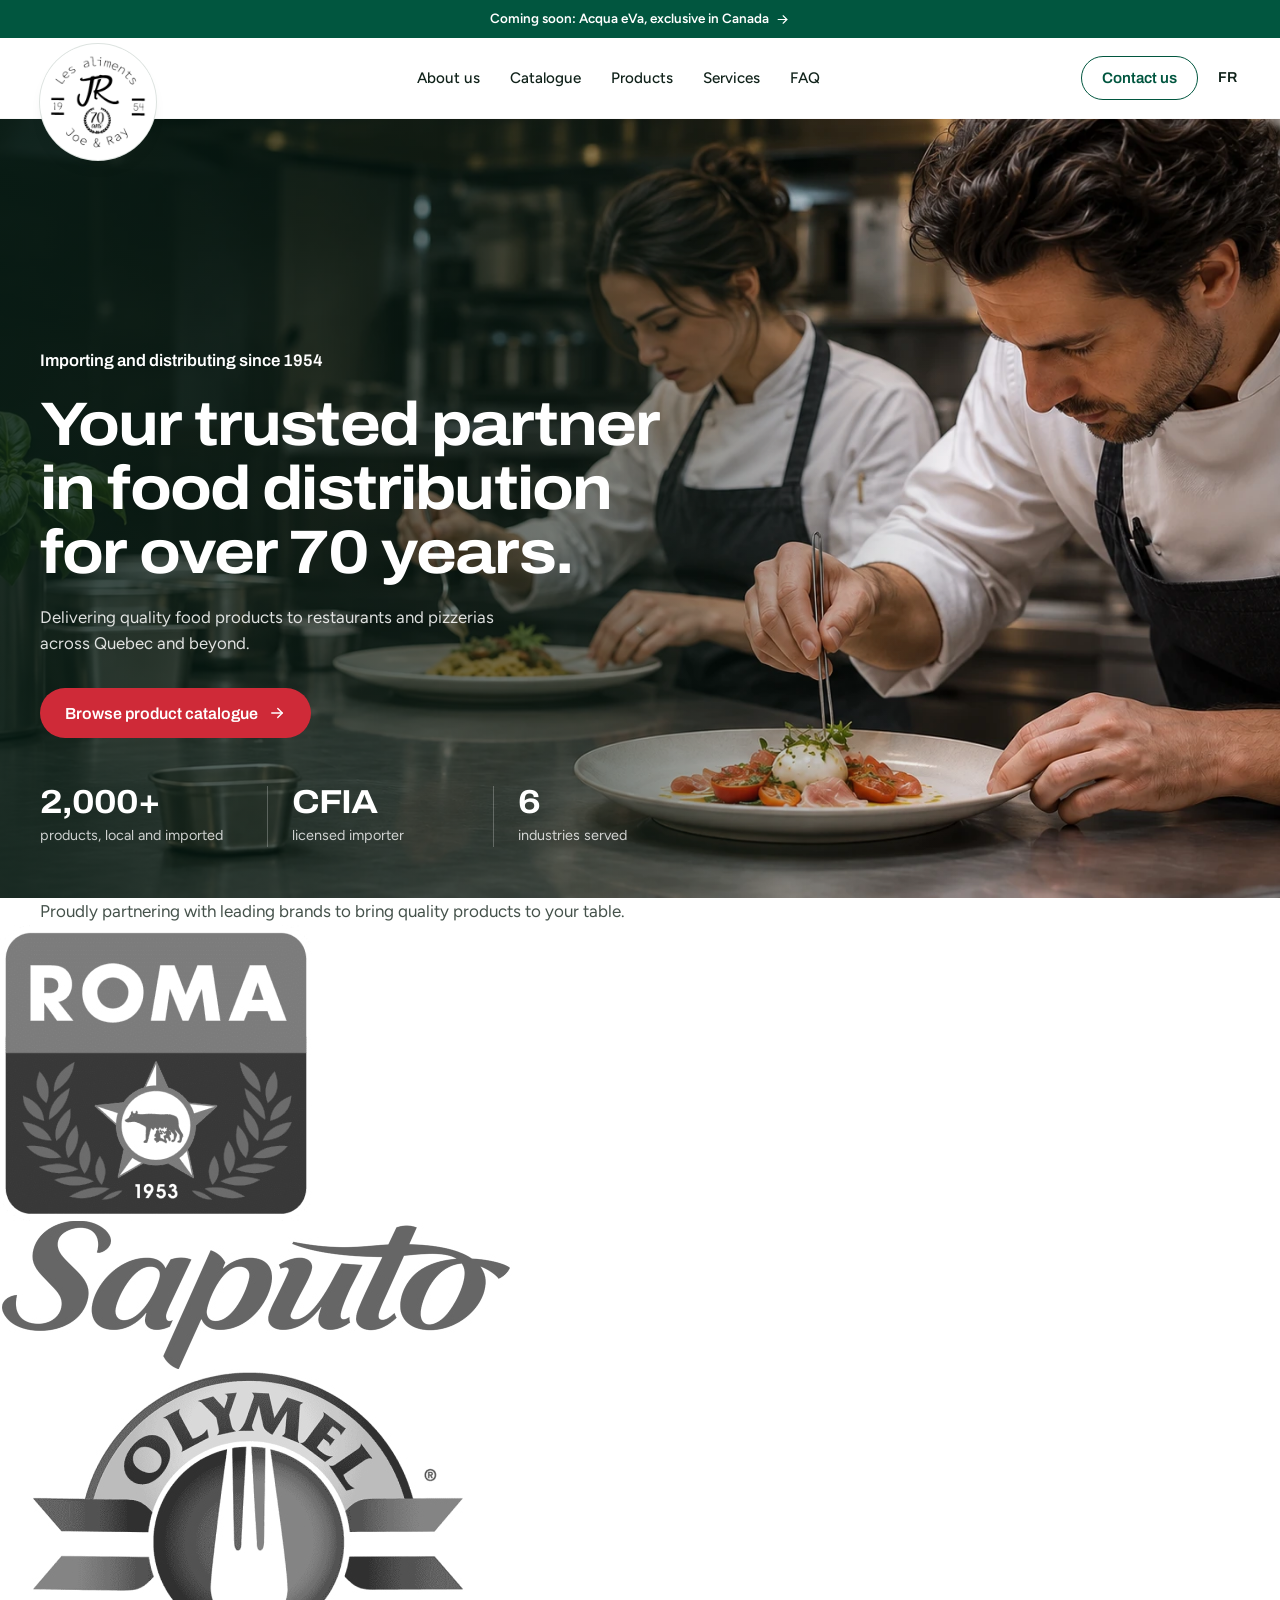
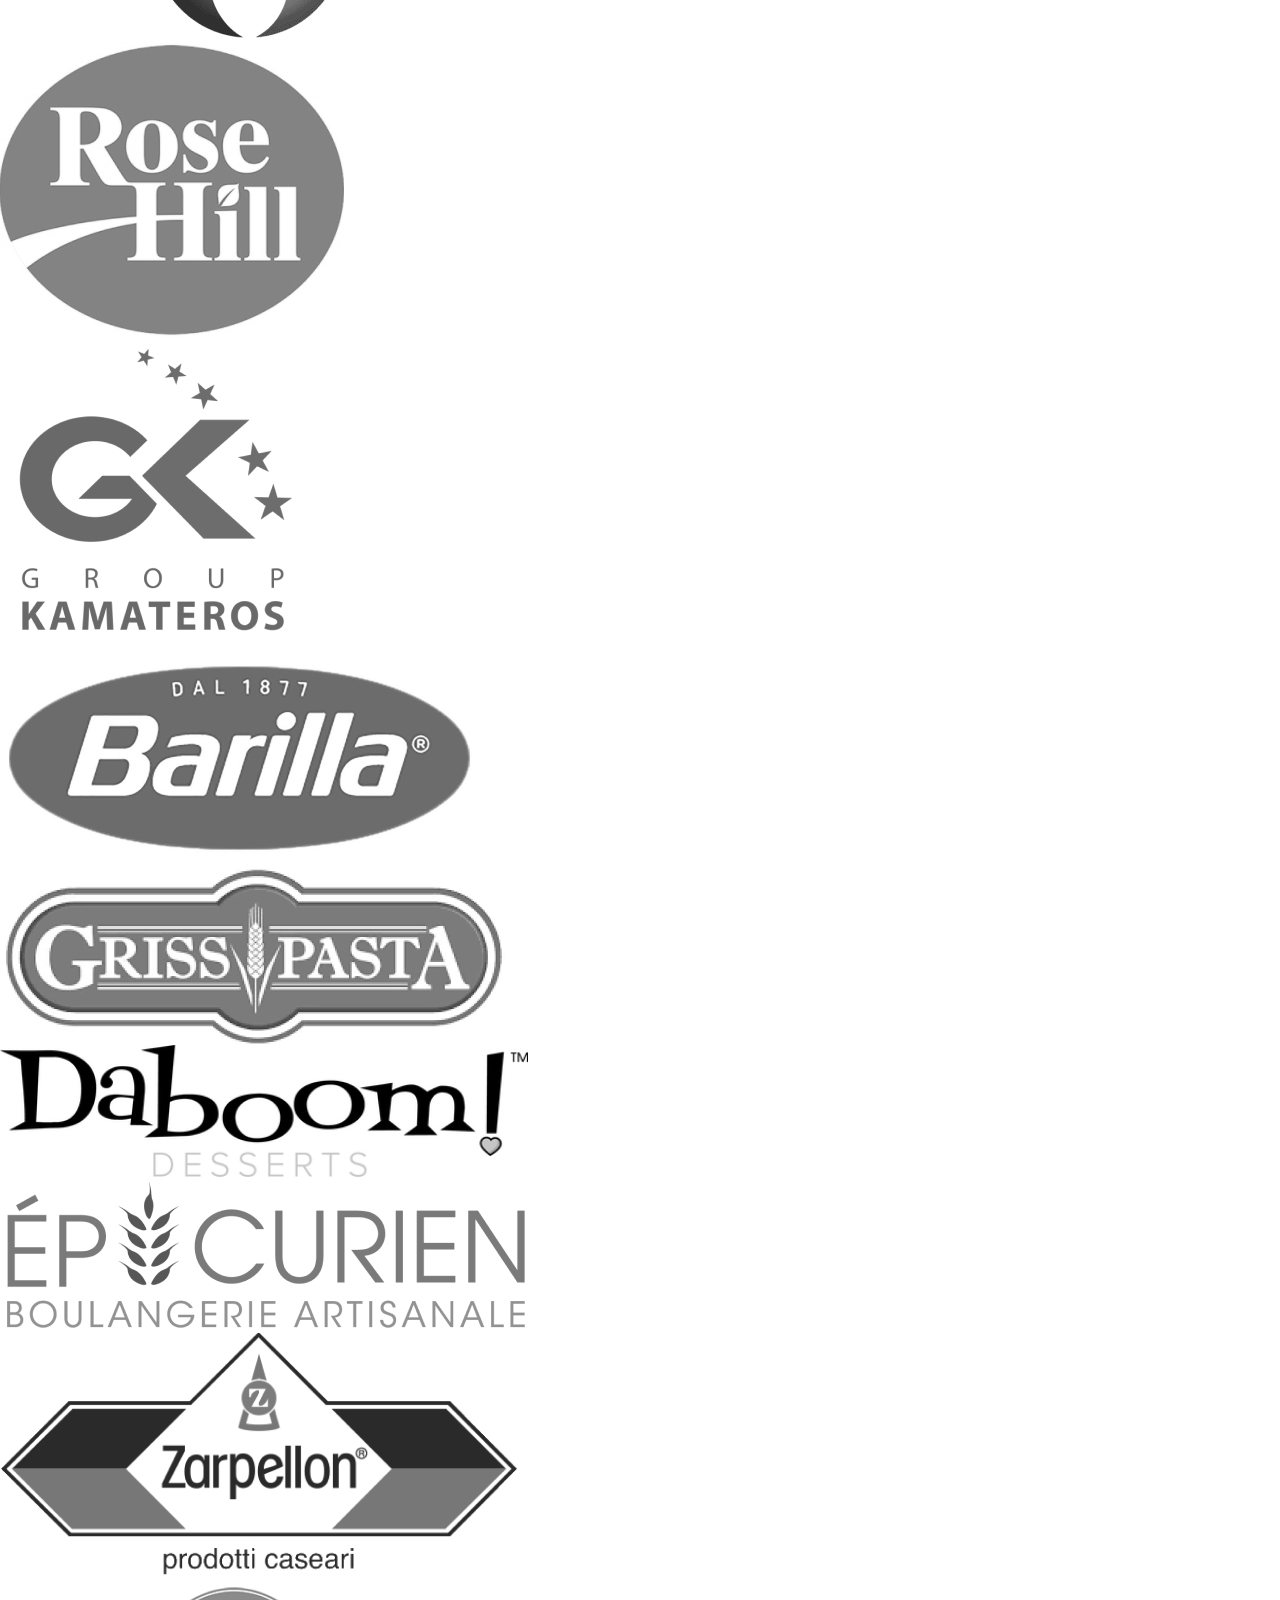
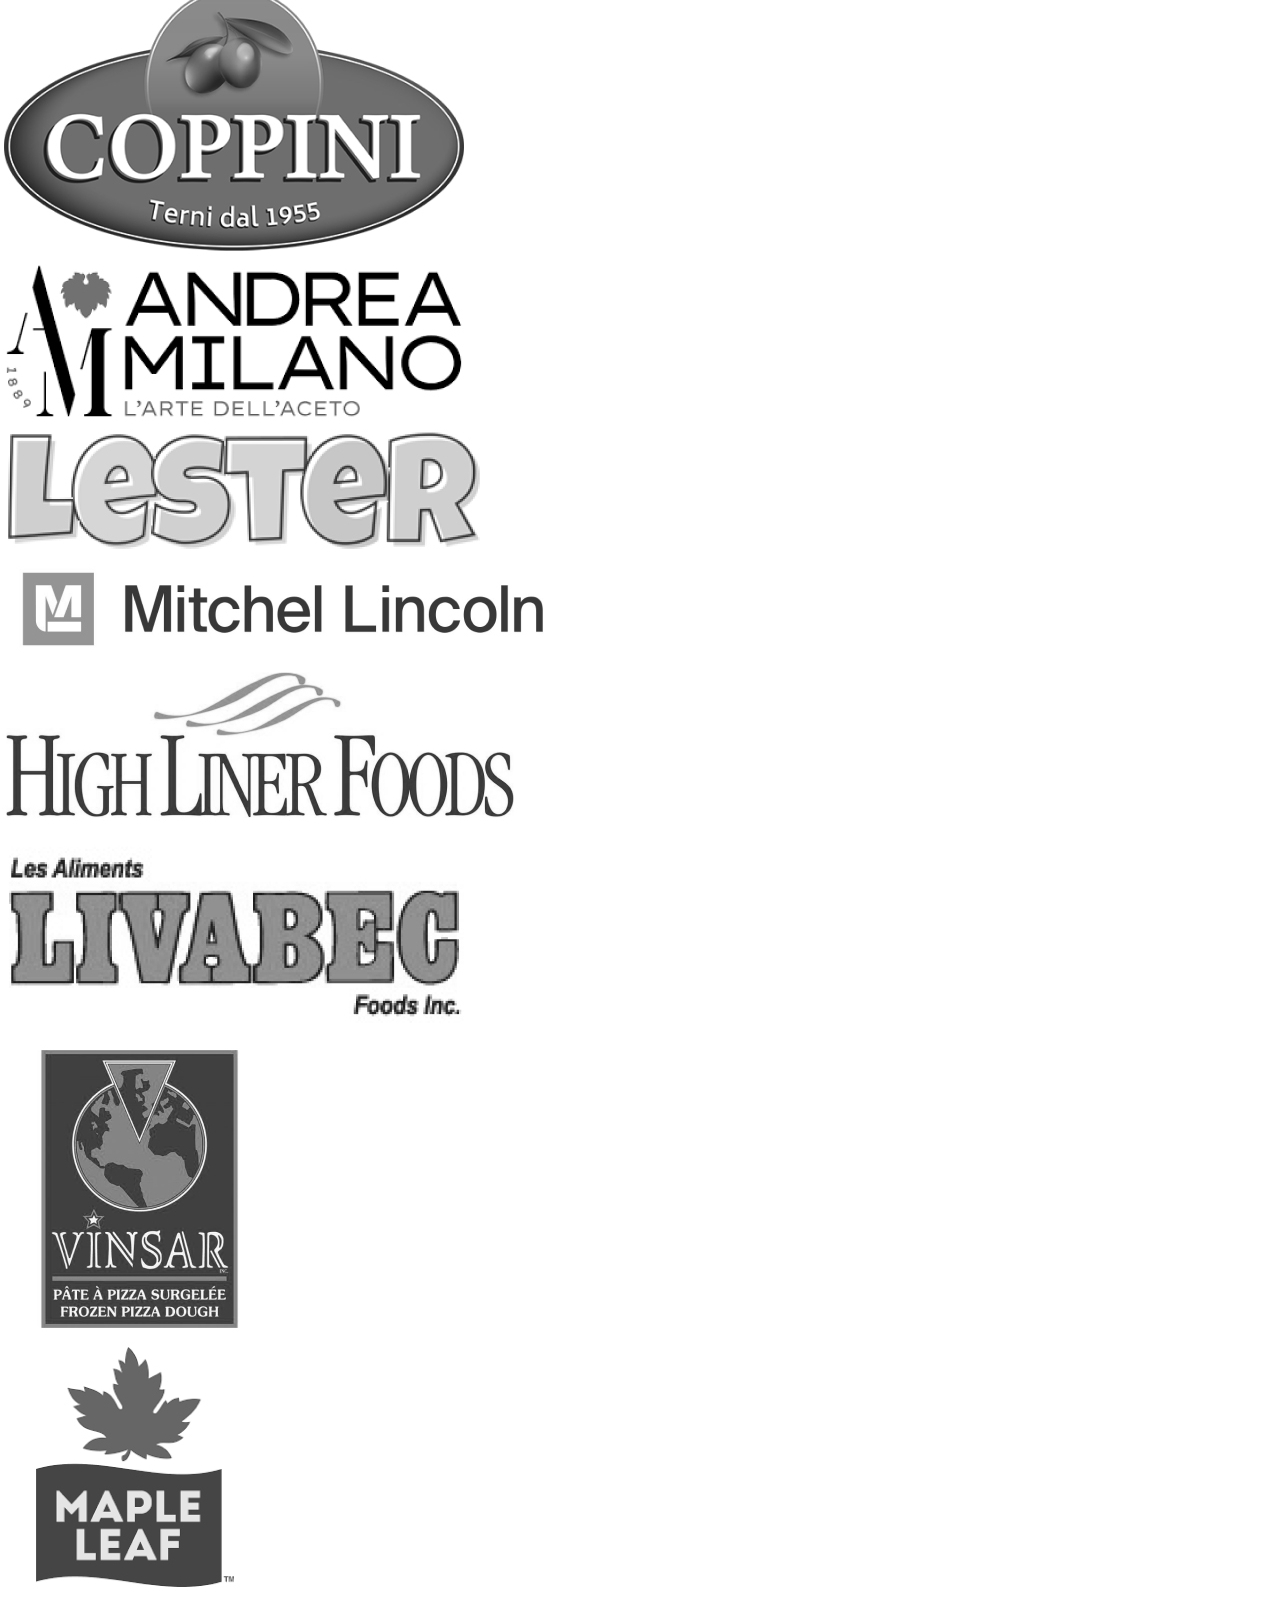
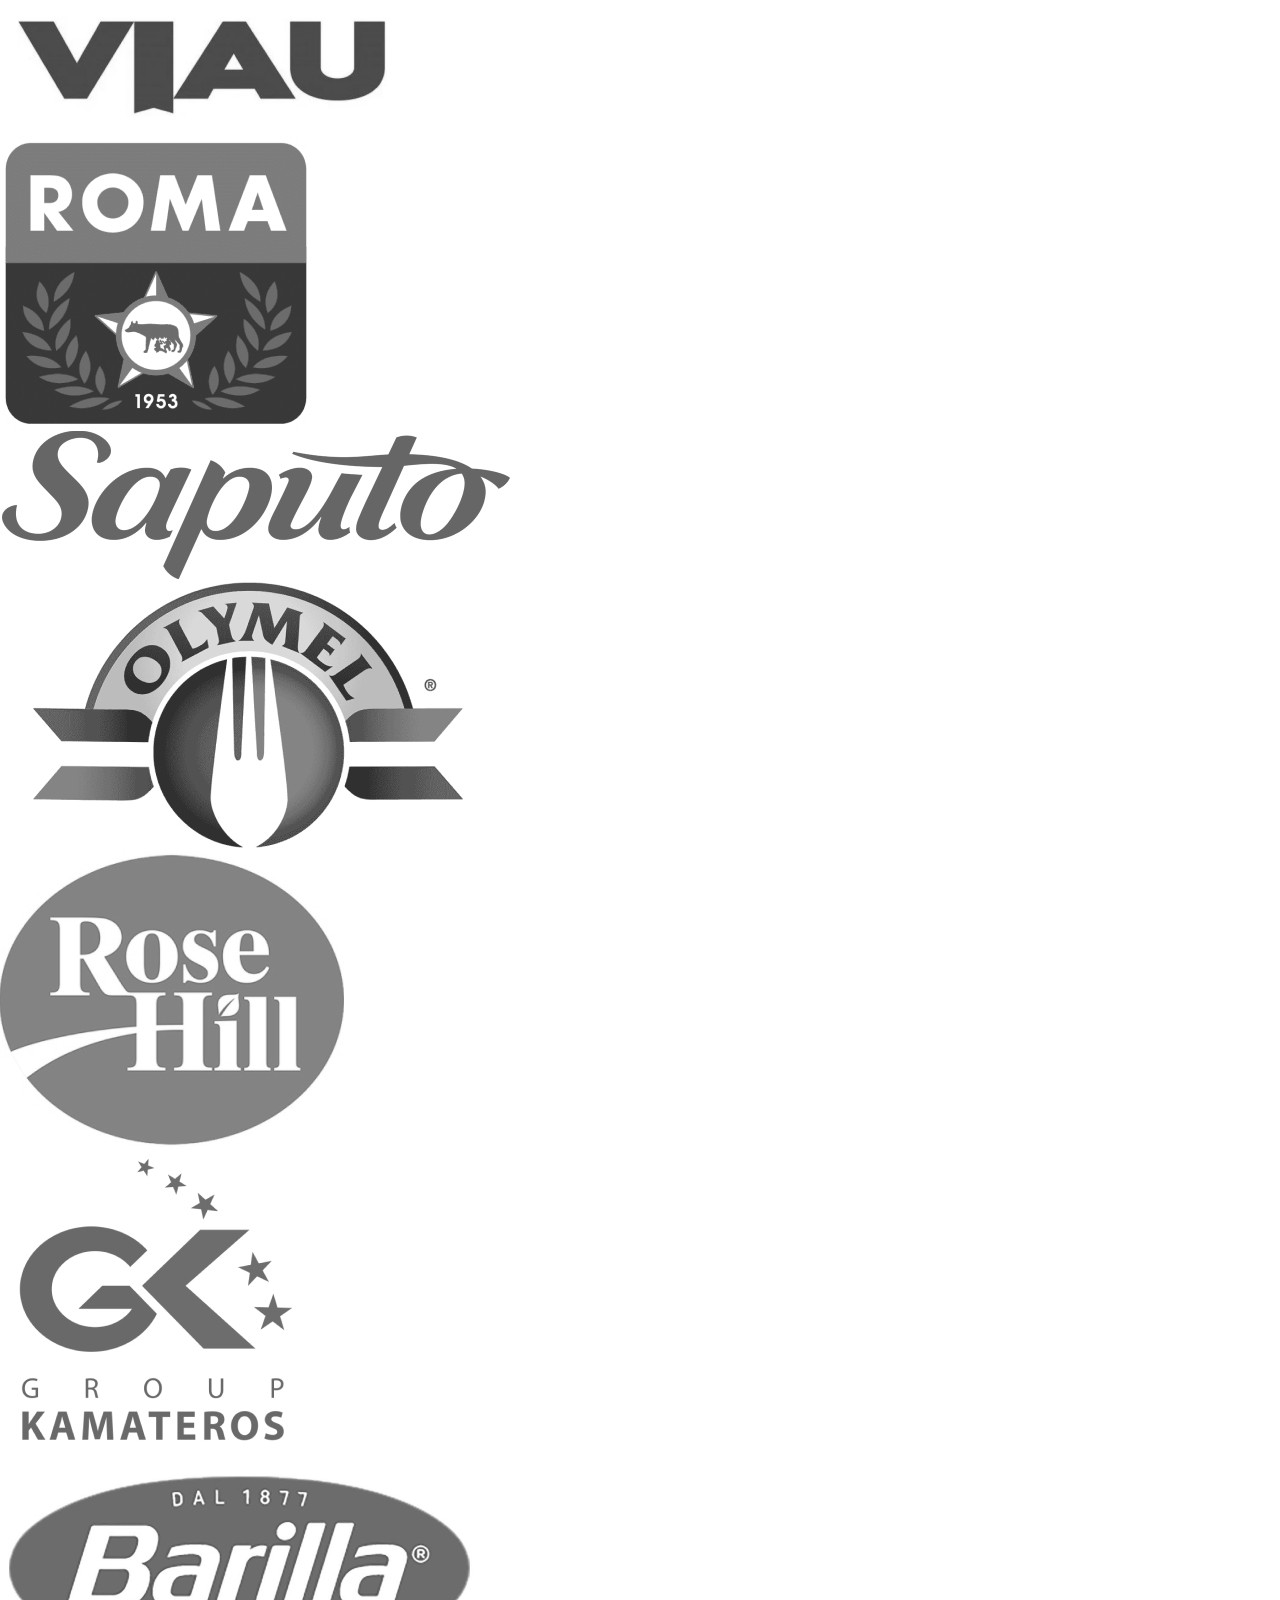
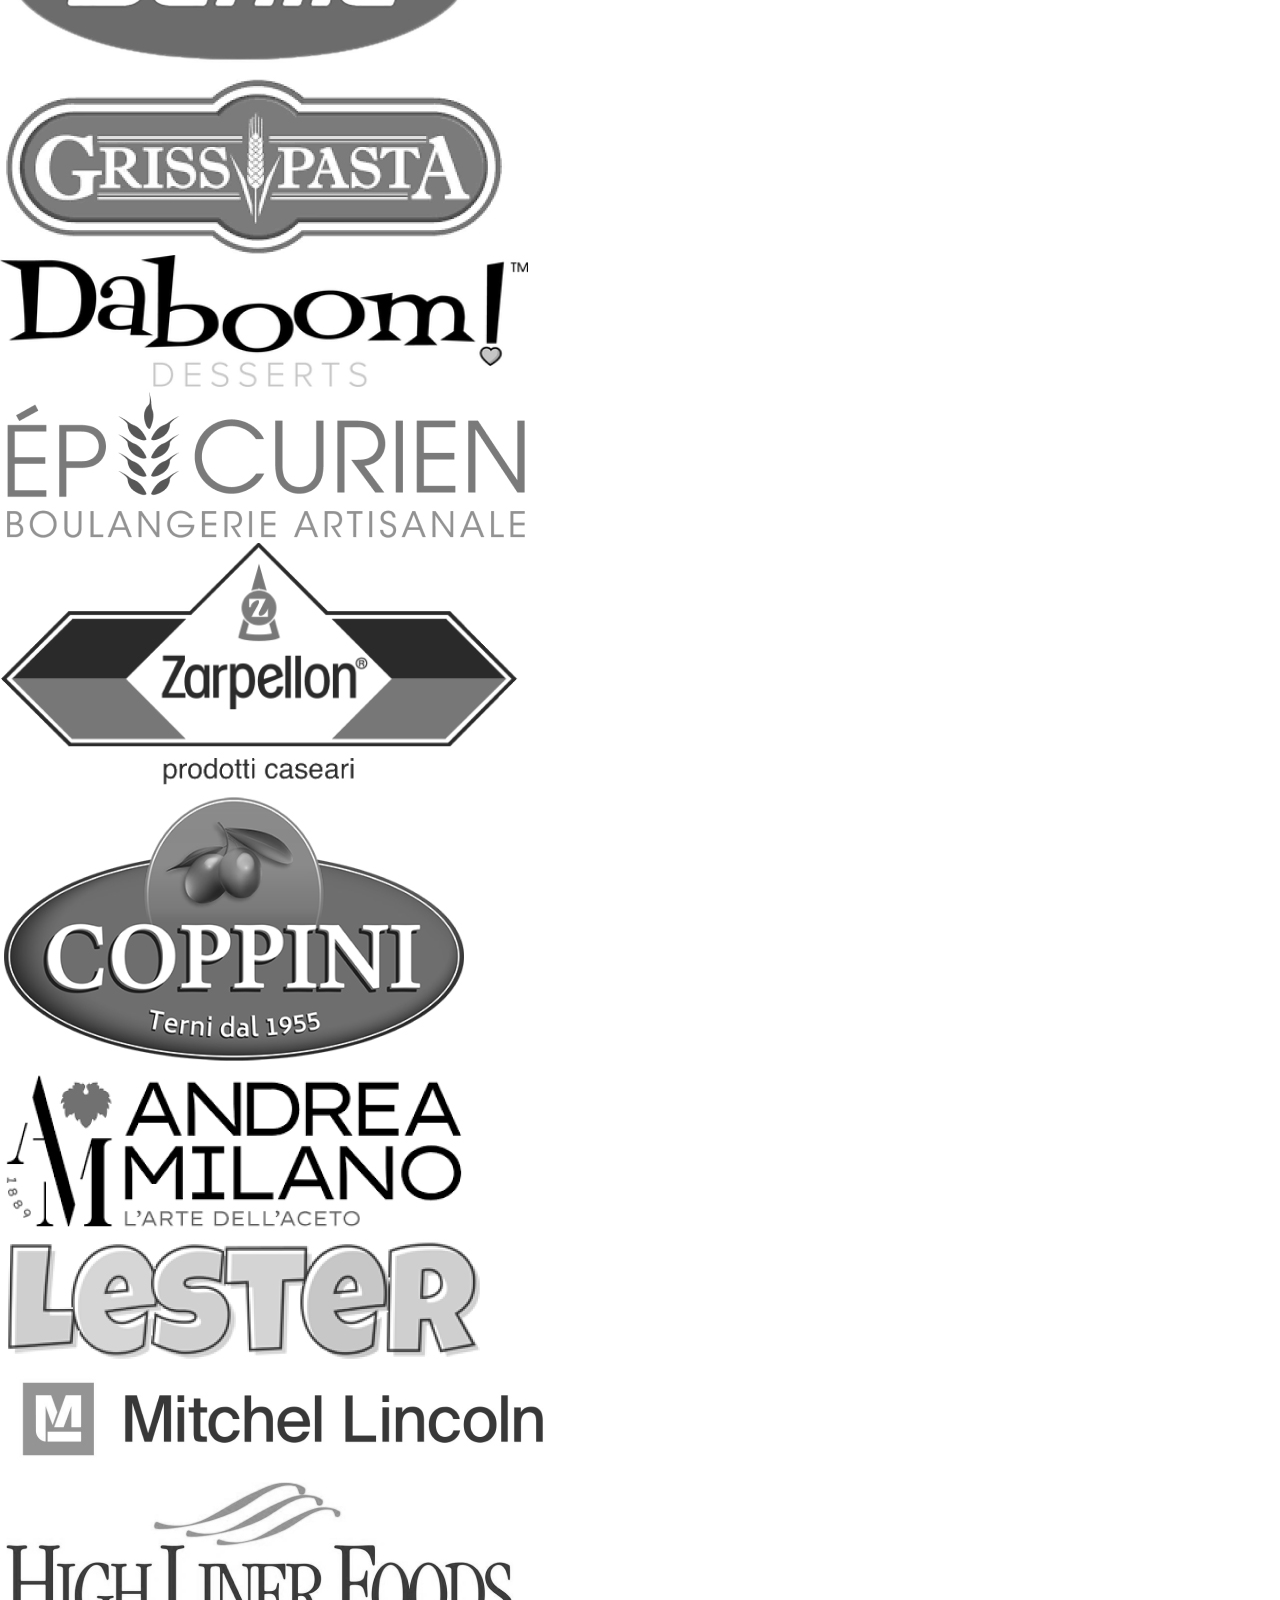
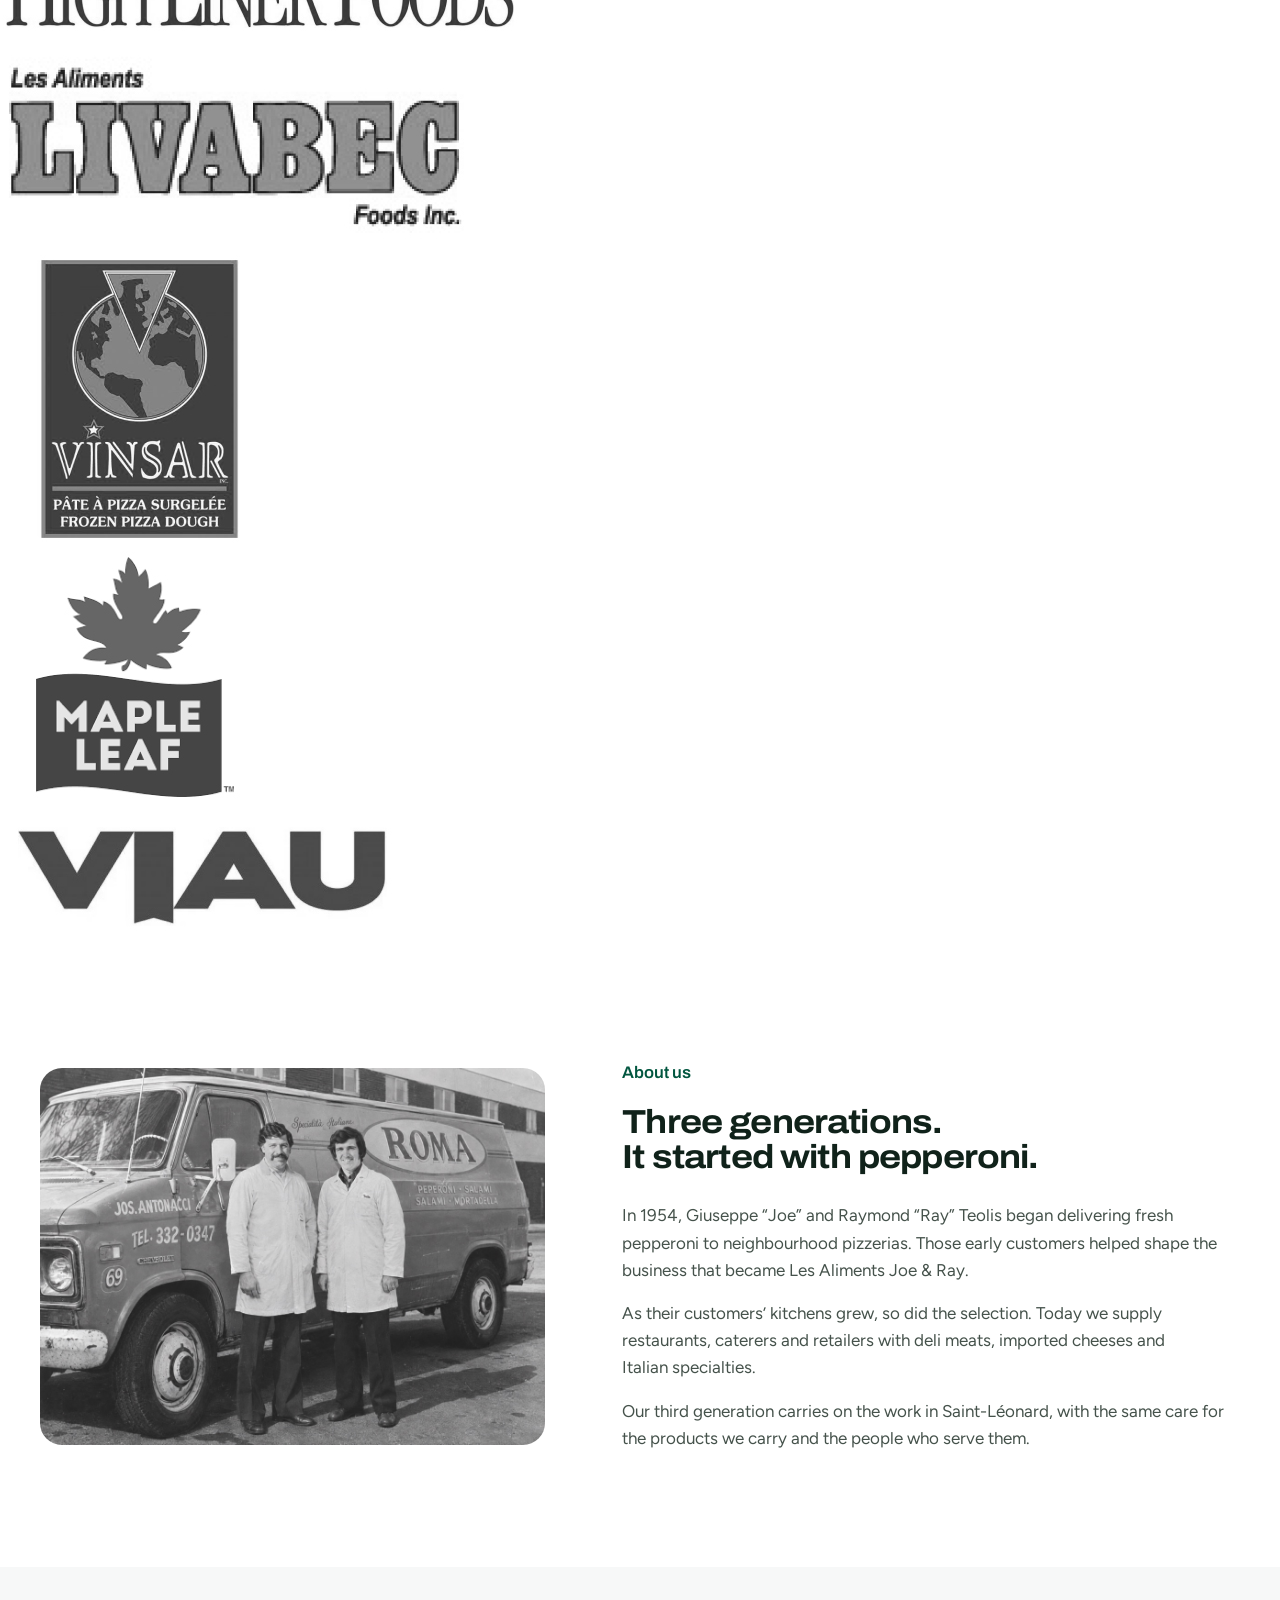
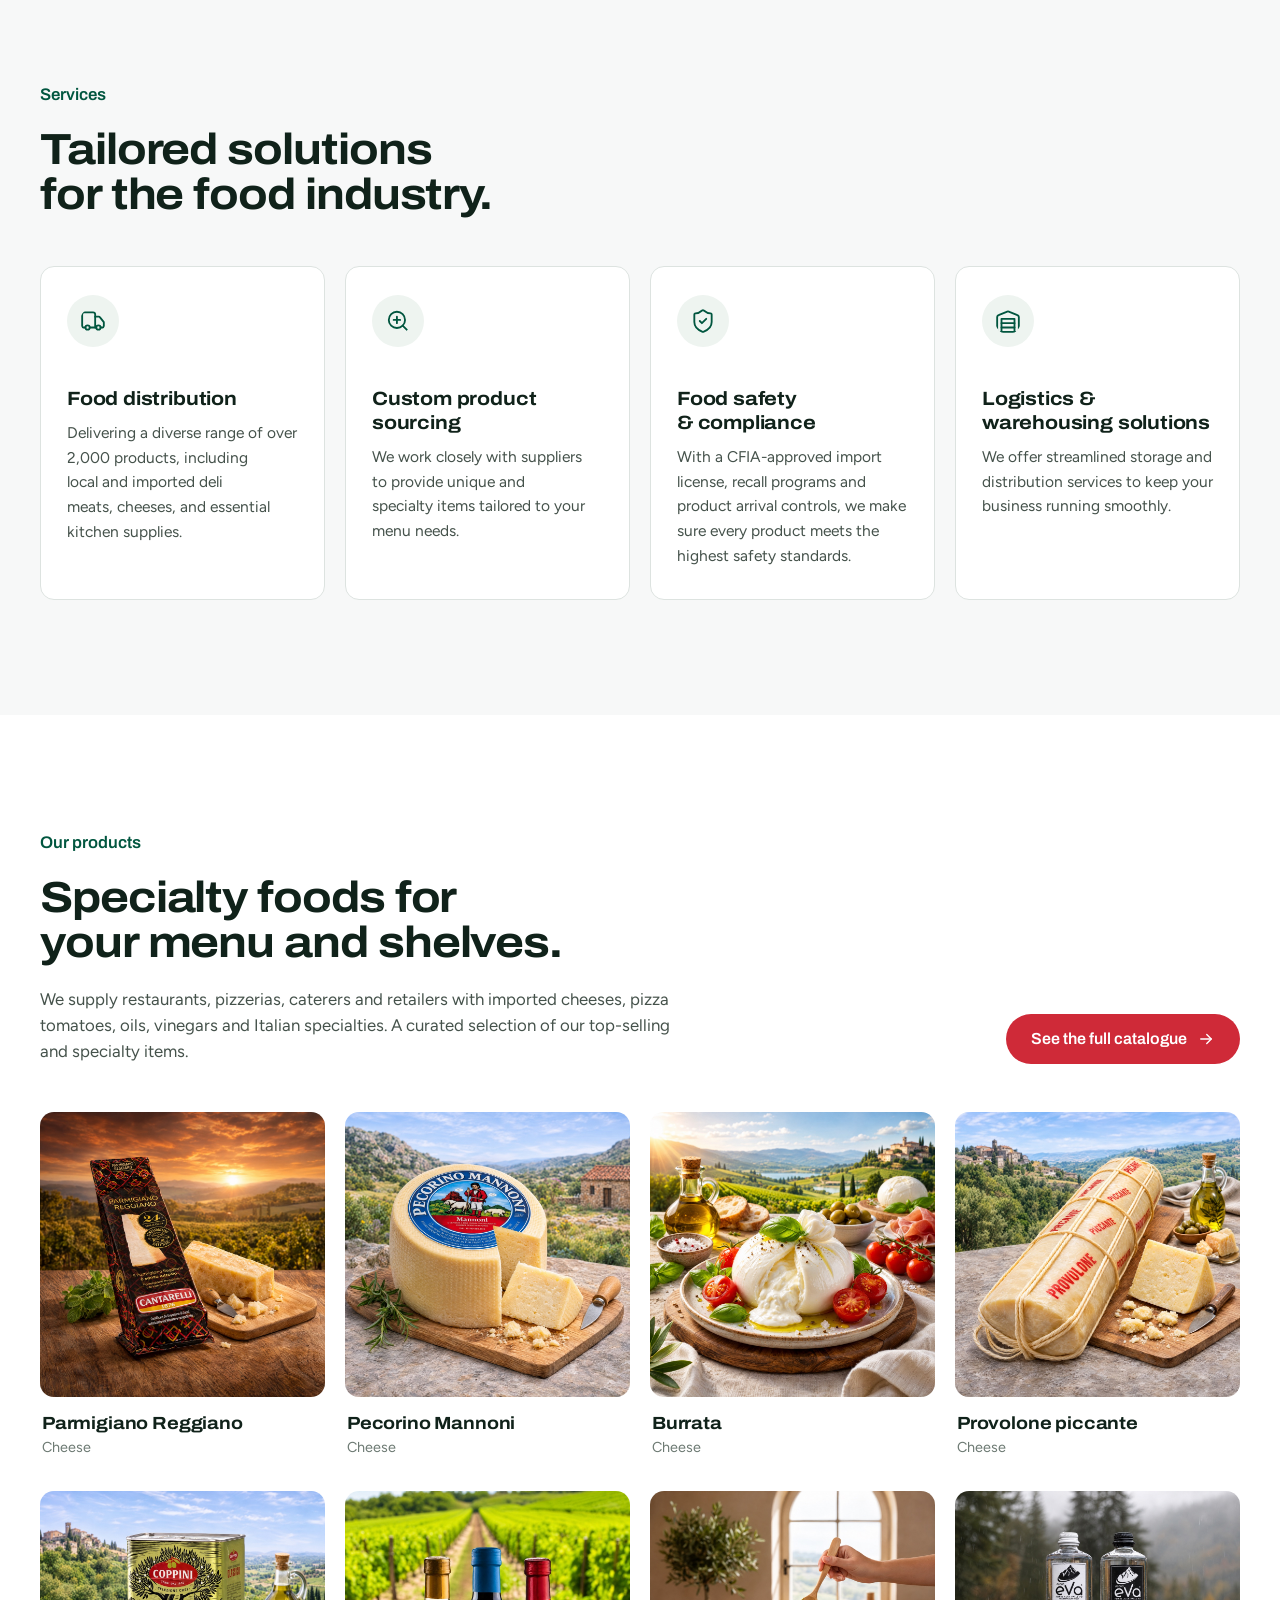
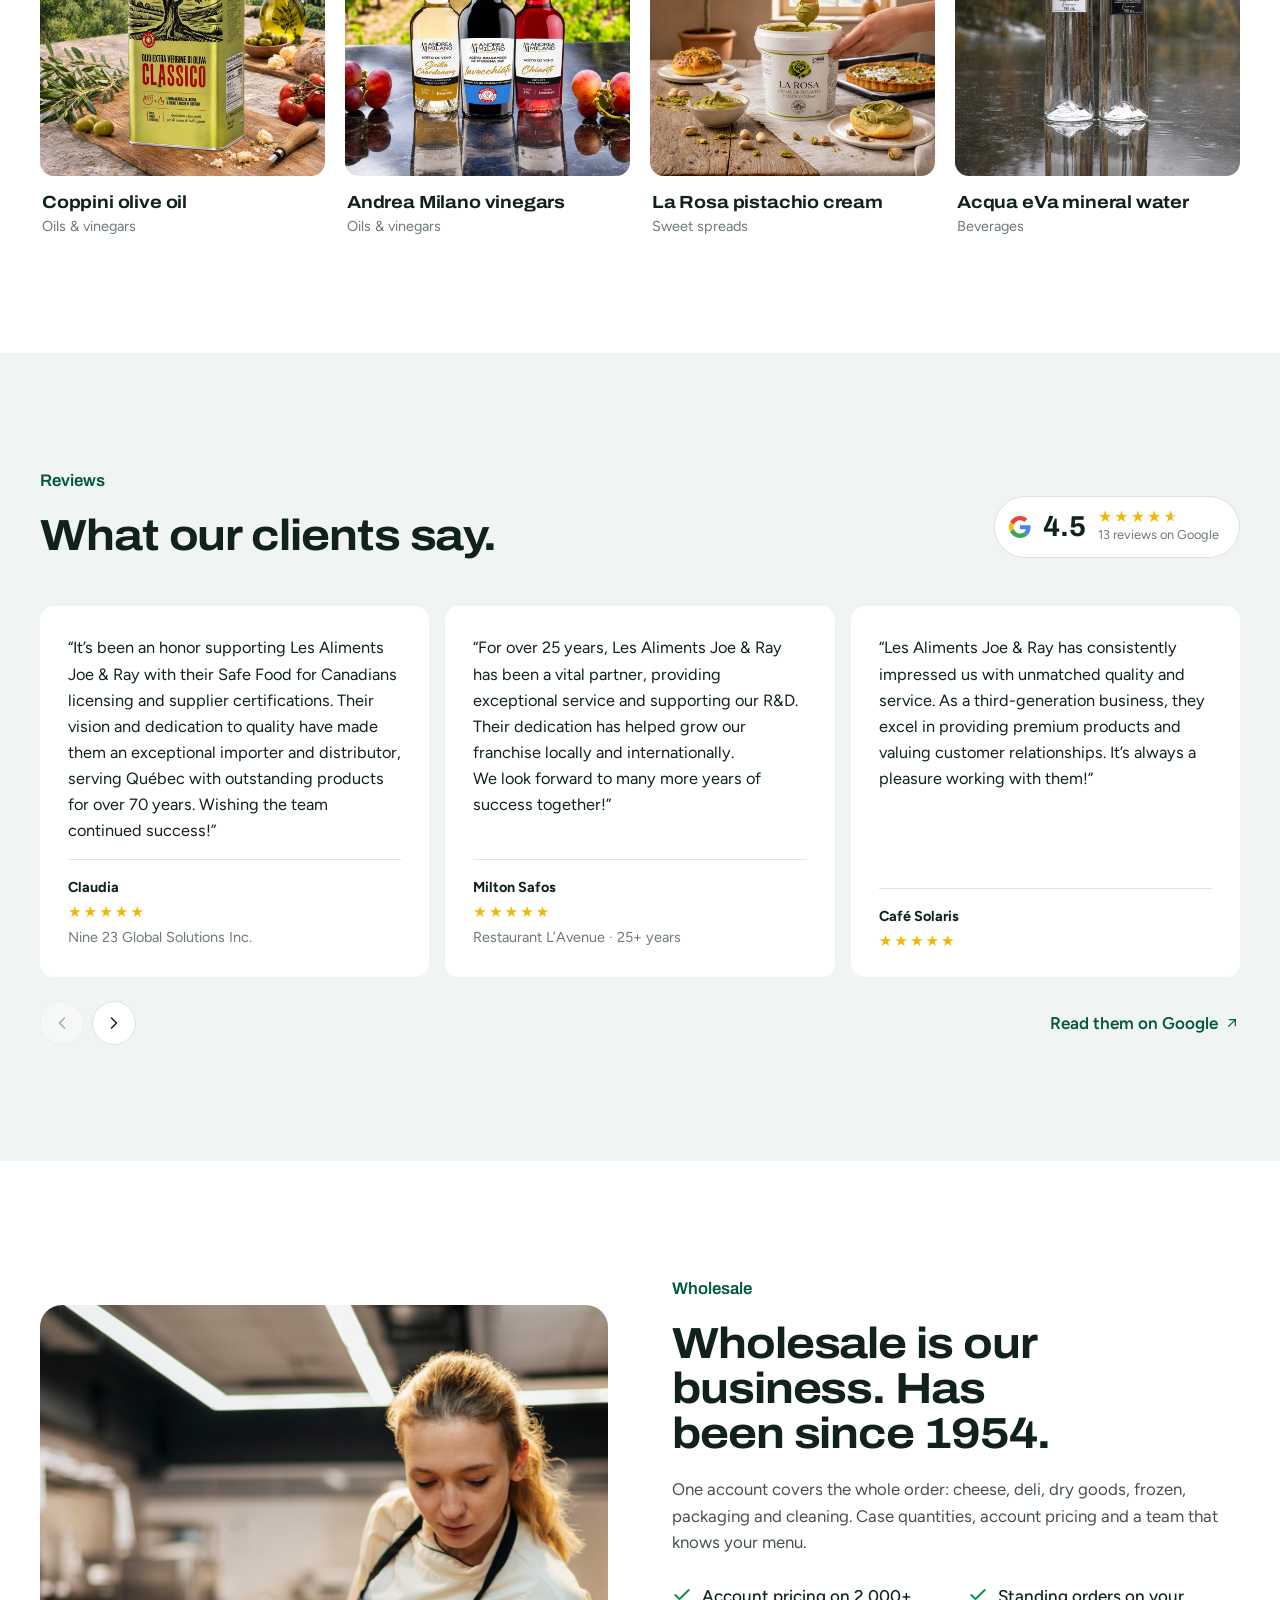
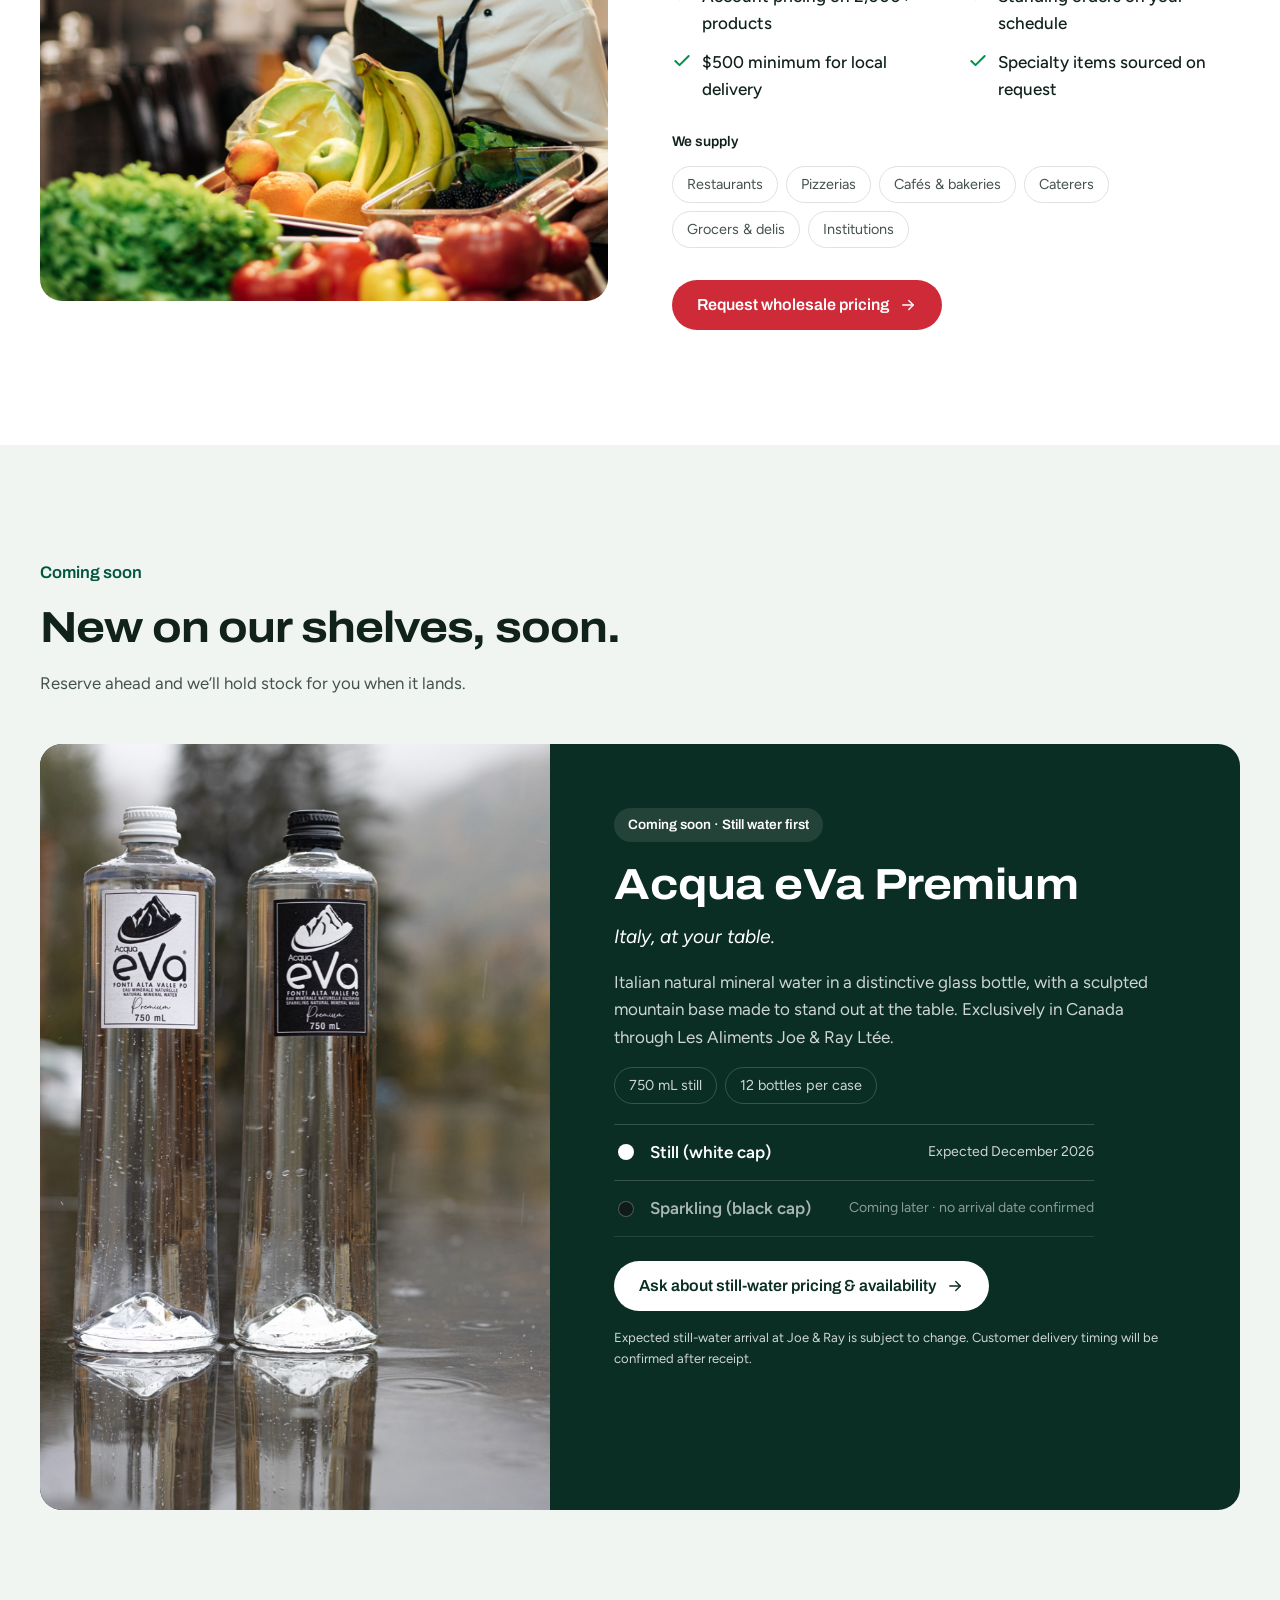
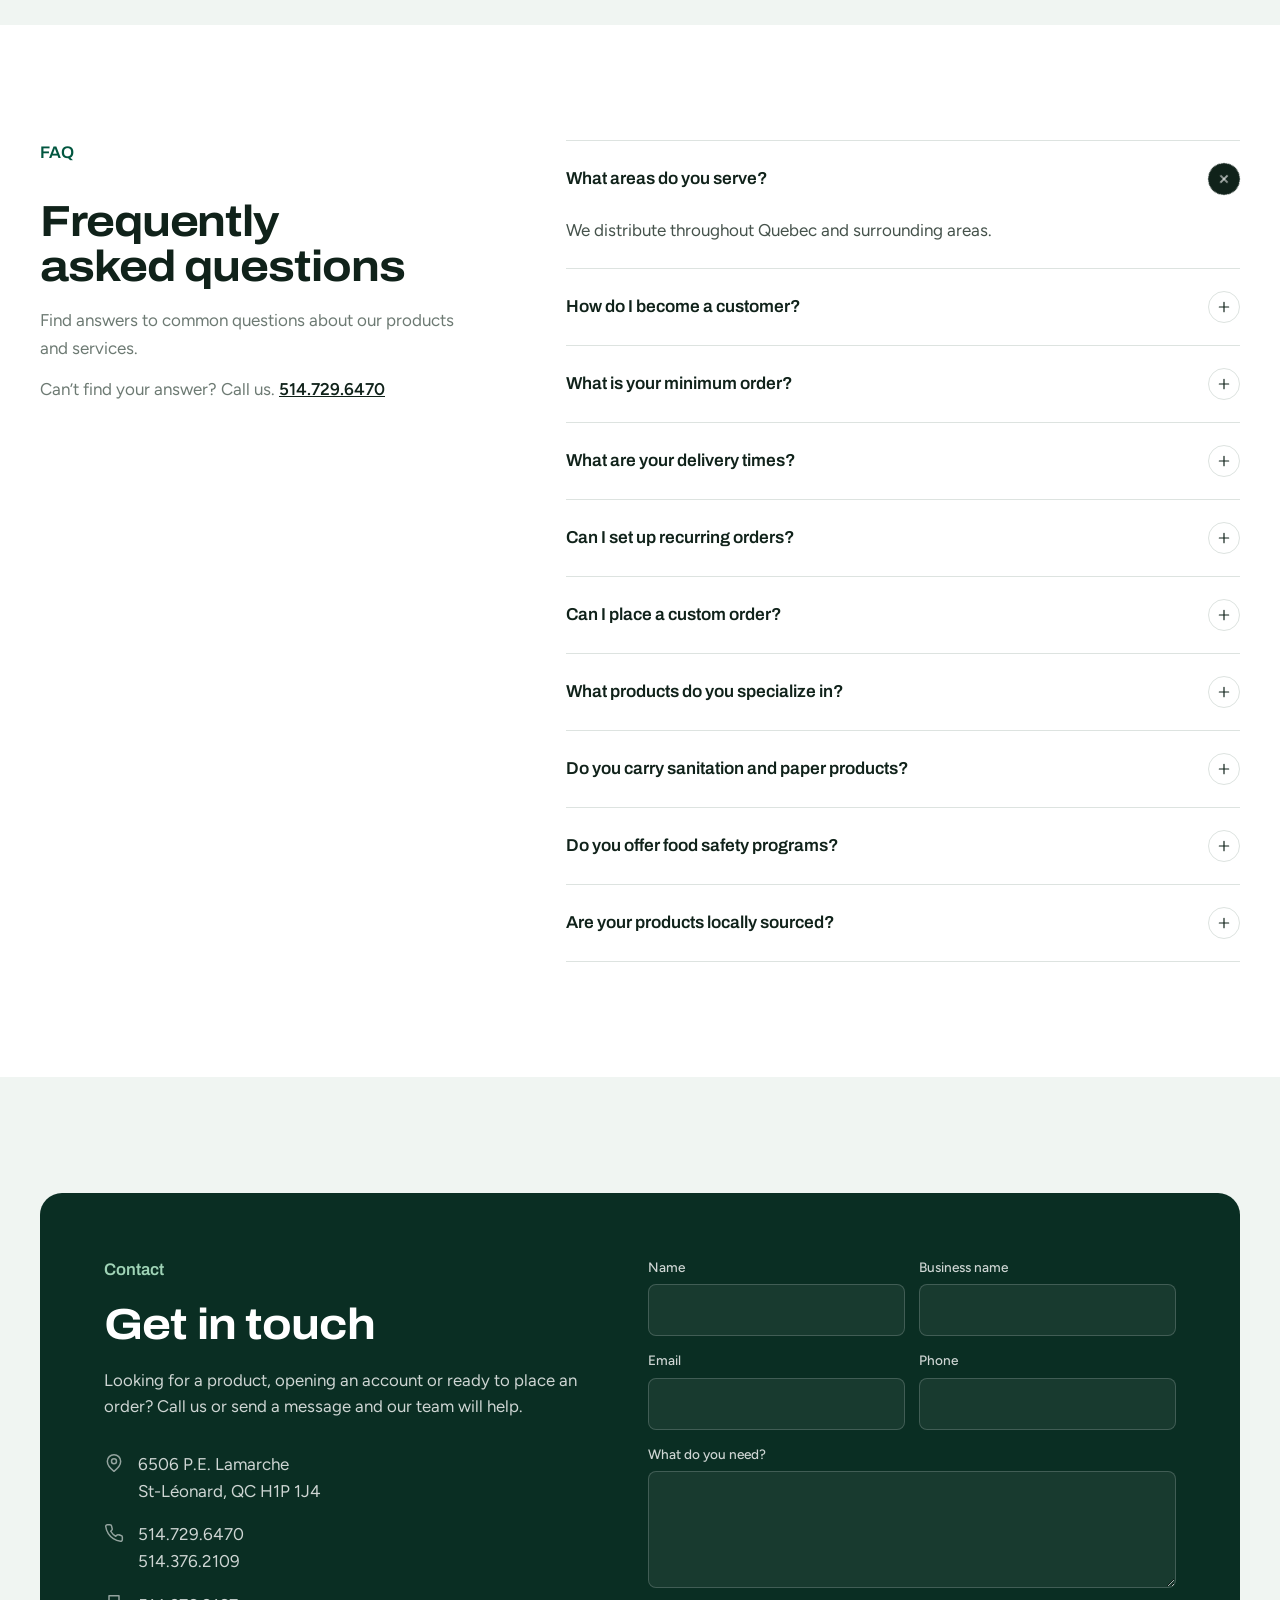
==== commit 3238117f: "Launch prep: full hero only, Web3Forms contact form, robots.txt, deploy notes - Remove the boxed her" ====
--- a/index.html
+++ b/index.html
@@ -21,8 +21,8 @@
 <link rel="preconnect" href="https://fonts.googleapis.com">
 <link rel="preconnect" href="https://fonts.gstatic.com" crossorigin>
 <link rel="stylesheet" href="https://fonts.googleapis.com/css2?family=Archivo:wdth,wght@100,500;100,600;112,600;112,700&family=Figtree:wght@400;500;600&display=swap">
-<link rel="stylesheet" href="/assets/css/site.css?v=65943878">
-<script src="/assets/js/site.js?v=d5d91cc8" defer></script>
+<link rel="stylesheet" href="/assets/css/site.css?v=8525b1f0">
+<script src="/assets/js/site.js?v=eed13e20" defer></script>
 <script type="application/ld+json">{"@context": "https://schema.org", "@type": "WholesaleStore", "name": "Les Aliments Joe & Ray", "legalName": "Les Aliments Joe & Ray Ltée", "url": "https://alimentsjoeandray.com/", "logo": "https://alimentsjoeandray.com/assets/img/logo.png", "image": "https://alimentsjoeandray.com/assets/img/hero-full.webp", "foundingDate": "1954", "telephone": "+1-514-729-6470", "faxNumber": "+1-514-376-9167", "description": "Family-owned importer and distributor in Saint-Léonard serving restaurants, pizzerias, caterers and retailers across Quebec with 2,000+ products. CFIA-licensed.", "areaServed": "Quebec", "address": {"@type": "PostalAddress", "streetAddress": "6506 P.E. Lamarche", "addressLocality": "Saint-Léonard", "addressRegion": "QC", "postalCode": "H1P 1J4", "addressCountry": "CA"}}</script><script type="application/ld+json">{"@context": "https://schema.org", "@type": "FAQPage", "mainEntity": [{"@type": "Question", "name": "What areas do you serve?", "acceptedAnswer": {"@type": "Answer", "text": "We distribute throughout Quebec and surrounding areas."}}, {"@type": "Question", "name": "How do I become a customer?", "acceptedAnswer": {"@type": "Answer", "text": "Fill out the contact form below or call us at 514.729.6470. We’ll set up your account and pricing."}}, {"@type": "Question", "name": "What is your minimum order?", "acceptedAnswer": {"@type": "Answer", "text": "$500 for local deliveries."}}, {"@type": "Question", "name": "What are your delivery times?", "acceptedAnswer": {"@type": "Answer", "text": "Delivery times vary based on location. Call us at 514.729.6470 and we’ll confirm the schedule for your area."}}, {"@type": "Question", "name": "Can I set up recurring orders?", "acceptedAnswer": {"@type": "Answer", "text": "Yes. We offer recurring deliveries on the schedule that suits your kitchen."}}, {"@type": "Question", "name": "Can I place a custom order?", "acceptedAnswer": {"@type": "Answer", "text": "Yes. We work with our suppliers to source specialty products for your business."}}, {"@type": "Question", "name": "What products do you specialize in?", "acceptedAnswer": {"@type": "Answer", "text": "Deli meats, cheeses and imported specialty foods, mostly Italian."}}, {"@type": "Question", "name": "Do you carry sanitation and paper products?", "acceptedAnswer": {"@type": "Answer", "text": "Yes, a wide range of cleaning, packaging and paper products for food businesses."}}, {"@type": "Question", "name": "Do you offer food safety programs?", "acceptedAnswer": {"@type": "Answer", "text": "Yes. We hold a CFIA import licence and run food safety and product recall programs."}}, {"@type": "Question", "name": "Are your products locally sourced?", "acceptedAnswer": {"@type": "Answer", "text": "We carry a mix of local and imported products to fit your needs."}}]}</script>
 </head><body data-page="home">
 <svg width="0" height="0" style="position:absolute" aria-hidden="true"><defs>
@@ -74,7 +74,7 @@
   </div>
 </header>
 <main id="main">
-<section class="hero" data-hero="full">
+<section class="hero">
   <div class="wrap hero-inner">
     <div class="hero-copy">
       <p class="eyebrow">Importing and distributing since 1954</p>
@@ -86,8 +86,7 @@
       <ul class="hero-stats" aria-label="Les Aliments Joe &amp; Ray in numbers"><li><strong>2,000+</strong><span>products, local and imported</span></li><li><strong>CFIA</strong><span>licensed importer</span></li><li><strong>6</strong><span>industries served</span></li></ul>
     </div>
     <figure class="hero-media">
-      <img class="hero-img-full" src="/assets/img/hero-full.webp" alt="Two chefs plating burrata, tomatoes and pasta at a stainless steel kitchen counter" width="1774" height="887" fetchpriority="high">
-      <img class="hero-img-boxed" src="/assets/img/hero-boxed.webp" alt="Two warehouse staff reviewing an order on a clipboard beside pallets and shelves of food products" width="1672" height="941" loading="lazy">
+      <img src="/assets/img/hero-full.webp" alt="Two chefs plating burrata, tomatoes and pasta at a stainless steel kitchen counter" width="1774" height="887" fetchpriority="high">
     </figure>
   </div>
 </section>
@@ -110,9 +109,6 @@
   </div>
 </section>
 
-<section class="trust" aria-label="Les Aliments Joe &amp; Ray in numbers">
-  <div class="wrap"><ul class="trust-list"><li><strong>70+</strong><span>years serving Quebec</span></li><li><strong>6</strong><span>industries served</span></li><li><strong>2,000+</strong><span>products, local and imported</span></li><li><strong>CFIA</strong><span>licensed importer</span></li></ul></div>
-</section>
 
 <section class="section" id="services">
   <div class="wrap">
@@ -375,9 +371,9 @@
   <li><svg class="i" aria-hidden="true"><use href="#i-phone"/></svg><span><a href="tel:+15147296470">514.729.6470</a><br><a href="tel:+15143762109">514.376.2109</a></span></li>
   <li><svg class="i" aria-hidden="true"><use href="#i-fax"/></svg><span><span class="sr-only">Fax </span>514.376.9167</span></li>
 </ul>
-        <ul class="social" aria-label="Follow us"><li><a href="https://alimentsjoeandray.com/#" target="_blank" rel="noopener" aria-label="Facebook"><svg class="i" aria-hidden="true"><use href="#i-facebook"/></svg></a></li><li><a href="https://alimentsjoeandray.com/#" target="_blank" rel="noopener" aria-label="Instagram"><svg class="i" aria-hidden="true"><use href="#i-instagram"/></svg></a></li></ul>
-      </div>
-      <form class="form" data-state="idle" data-endpoint="https://formspree.io/f/YOUR_FORM_ID" method="post" action="https://formspree.io/f/YOUR_FORM_ID"
+        <ul class="social" aria-label="Follow us"><li><a href="https://www.facebook.com/alimentsjoeandray" target="_blank" rel="noopener" aria-label="Facebook"><svg class="i" aria-hidden="true"><use href="#i-facebook"/></svg></a></li><li><a href="https://www.instagram.com/alimjoeandray/" target="_blank" rel="noopener" aria-label="Instagram"><svg class="i" aria-hidden="true"><use href="#i-instagram"/></svg></a></li></ul>
+      </div>
+      <form class="form" data-state="idle" data-endpoint="https://api.web3forms.com/submit" method="post" action="https://api.web3forms.com/submit"
             data-item-prefix="I&#x27;d like pricing for">
         <div class="form-fields">
           <label><span>Name</span><input name="name" autocomplete="name" required></label>
@@ -386,6 +382,10 @@
           <label><span>Phone</span><input name="phone" type="tel" autocomplete="tel"></label>
           <label class="full"><span>What do you need?</span><textarea name="message" rows="4" required></textarea></label>
           <input type="hidden" name="language" value="en">
+          <input type="hidden" name="access_key" value="a0b1bf71-ea83-4c3b-9a6c-3a203b91f599">
+          <input type="hidden" name="subject" value="New message from the Joe &amp; Ray website">
+          <input type="hidden" name="from_name" value="Les Aliments Joe &amp; Ray">
+          <input type="checkbox" name="botcheck" class="hp" tabindex="-1" autocomplete="off" aria-hidden="true">
           <button class="btn btn-light full" type="submit">
             <span class="when-idle">Send message <svg class="i" aria-hidden="true"><use href="#i-send"/></svg></span>
             <span class="when-sending">Sending…</span>
@@ -407,7 +407,7 @@
     <div>
       <img class="foot-logo" src="/assets/img/logo-mark.png?v=e575352b" alt="Les Aliments Joe &amp; Ray" width="120" height="120" loading="lazy">
       <p class="muted">Family-owned importer and distributor serving Quebec’s restaurants, pizzerias and retailers since 1954.</p>
-      <ul class="social" aria-label="Follow us"><li><a href="https://alimentsjoeandray.com/#" target="_blank" rel="noopener" aria-label="Facebook"><svg class="i" aria-hidden="true"><use href="#i-facebook"/></svg></a></li><li><a href="https://alimentsjoeandray.com/#" target="_blank" rel="noopener" aria-label="Instagram"><svg class="i" aria-hidden="true"><use href="#i-instagram"/></svg></a></li></ul>
+      <ul class="social" aria-label="Follow us"><li><a href="https://www.facebook.com/alimentsjoeandray" target="_blank" rel="noopener" aria-label="Facebook"><svg class="i" aria-hidden="true"><use href="#i-facebook"/></svg></a></li><li><a href="https://www.instagram.com/alimjoeandray/" target="_blank" rel="noopener" aria-label="Instagram"><svg class="i" aria-hidden="true"><use href="#i-instagram"/></svg></a></li></ul>
     </div>
     <details class="foot-acc" open>
       <summary><h2 class="foot-h">Explore</h2><svg class="i foot-acc-icon" aria-hidden="true"><use href="#i-plus"/></svg></summary>
--- a/assets/css/site.css
+++ b/assets/css/site.css
@@ -127,66 +127,37 @@
 }
 
 /* ---------- hero ---------- */
-/* One markup, two layouts, picked by data-hero (copy.json site.hero_layout, or ?hero= to preview). */
 .hero { position: relative; }
 .hero h1 { max-width: 16ch; }
 .hero .lead { max-width: 46ch; }
 .hero-media { margin: 0; }
 .hero-media img { width: 100%; height: 100%; object-fit: cover; }
-.hero[data-hero="full"] .hero-img-boxed, .hero[data-hero="boxed"] .hero-img-full { display: none; }
-
-/* full: photo edge to edge, headline over a dark wash */
-.hero[data-hero="full"] { display: flex; align-items: flex-end; min-height: min(calc(100svh - var(--top)), 780px); padding: clamp(72px, 8vw, 112px) 0 clamp(36px, 4vw, 56px); overflow: hidden; isolation: isolate; }
-.hero[data-hero="full"] .hero-media { position: absolute; inset: 0; z-index: -1; }
-.hero[data-hero="full"] .hero-media img { object-position: 60% 50%; }
-.hero[data-hero="full"] .hero-media::after { content: ""; position: absolute; inset: 0; background: linear-gradient(90deg, rgb(8 30 22 / .82) 0%, rgb(8 30 22 / .5) 45%, rgb(8 30 22 / 0) 75%); }
-.hero[data-hero="full"] .hero-copy { max-width: 680px; }
-.hero-stats { display: none; }
-.hero[data-hero="full"] .hero-stats { display: grid; grid-template-columns: repeat(3, 1fr); max-width: 760px; margin-top: clamp(32px, 4vw, 48px); }
+/* photo edge to edge, headline over a dark wash */
+.hero { display: flex; align-items: flex-end; min-height: min(calc(100svh - var(--top)), 780px); padding: clamp(72px, 8vw, 112px) 0 clamp(36px, 4vw, 56px); overflow: hidden; isolation: isolate; }
+.hero .hero-media { position: absolute; inset: 0; z-index: -1; }
+.hero .hero-media img { object-position: 60% 50%; }
+.hero .hero-media::after { content: ""; position: absolute; inset: 0; background: linear-gradient(90deg, rgb(8 30 22 / .82) 0%, rgb(8 30 22 / .5) 45%, rgb(8 30 22 / 0) 75%); }
+.hero .hero-copy { max-width: 680px; }
+.hero-stats { display: grid; grid-template-columns: repeat(3, 1fr); max-width: 760px; margin-top: clamp(32px, 4vw, 48px); }
 .hero-stats li { display: flex; flex-direction: column; gap: 4px; padding: 0 24px 0 0; }
 .hero-stats li + li { padding-left: 24px; border-left: 1px solid rgb(255 255 255 / .25); }
 .hero-stats strong { font-family: var(--display); font-variation-settings: "wdth" 112; font-weight: 700; font-size: clamp(1.6rem, 2.6vw, 2.2rem); line-height: 1; letter-spacing: -.03em; color: #fff; }
 .hero-stats span { font-size: .9rem; color: rgb(255 255 255 / .78); }
-.hero[data-hero="full"] :is(h1, .eyebrow) { color: #fff; }
-.hero[data-hero="full"] .lead { color: rgb(255 255 255 / .86); }
-.hero[data-hero="full"] .btn-ghost { border-color: rgb(255 255 255 / .45); color: #fff; }
-.hero[data-hero="full"] .btn-ghost:hover { border-color: #fff; }
-
-/* boxed: the original split layout. Text left on a tinted band, near-square photo in a rounded
-   frame right, reaching 5px past the text column and the page edge on each side */
-.hero[data-hero="boxed"] { padding: clamp(40px, 6vw, 88px) 0 clamp(48px, 6vw, 88px); background: var(--mist); }
-.hero[data-hero="boxed"] .hero-inner { display: grid; grid-template-columns: 1.05fr .95fr; gap: clamp(32px, 5vw, 72px); align-items: center; }
-.hero[data-hero="boxed"] h1 { max-width: 14ch; }
-.hero[data-hero="boxed"] .hero-media { border-radius: var(--r-lg); overflow: hidden; aspect-ratio: 1 / 1.02; margin-inline: -5px; }
-.hero[data-hero="boxed"] .hero-media img { object-position: 86% 50%; }
-
-/* ---------- brands: right under the hero ---------- */
-.brands { padding: clamp(40px, 5vw, 64px) 0 0; }
-.brands-head { text-align: center; margin-bottom: 20px; }
-.brands-head p { color: var(--muted); font-size: .95rem; }
-.logo-rail { overflow: hidden; mask-image: linear-gradient(90deg, transparent, #000 8%, #000 92%, transparent); -webkit-mask-image: linear-gradient(90deg, transparent, #000 8%, #000 92%, transparent); }
-.logo-track { display: flex; align-items: center; width: max-content; gap: 48px; animation: marquee 60s linear infinite; }
-.logo-track a { display: grid; place-items: center; width: 140px; height: 80px; }
-.logo-track img { max-height: 64px; width: auto; object-fit: contain; mix-blend-mode: multiply; filter: grayscale(1); opacity: .75; transition: filter .2s, opacity .2s; }
-.logo-track a:hover img, .logo-track a:focus-visible img { filter: none; opacity: 1; }
-@keyframes marquee { to { transform: translateX(-50%); } }
-@media (prefers-reduced-motion: reduce) { .logo-track { flex-wrap: wrap; justify-content: center; width: auto; padding-inline: var(--gutter); } .logo-track li[aria-hidden] { display: none; } }
-
-/* ---------- sections ---------- */
+.hero :is(h1, .eyebrow) { color: #fff; }
+.hero .lead { color: rgb(255 255 255 / .86); }
+.hero .btn-ghost { border-color: rgb(255 255 255 / .45); color: #fff; }
+.hero .btn-ghost:hover { border-color: #fff; }
+
 .section { padding: clamp(72px, 9vw, 120px) 0; }
 .section-head { max-width: 760px; margin-bottom: clamp(32px, 4vw, 48px); }
 .section-head.split { max-width: none; display: flex; align-items: end; justify-content: space-between; gap: 24px; }
 .section-head.split > div { max-width: 720px; }
 
 /* section backgrounds alternate so each block reads as its own section:
-   logos + about + numbers (white) > services (near-white grey) > products (white) > reviews (tint) >
+   logos + about (white) > services (near-white grey) > products (white) > reviews (tint) >
    wholesale (white) > coming soon (tint) > FAQ (white) > contact (tint) > footer (white) */
 #testimonials, #coming-soon, #contact { background: var(--mist); }
 #services { background: var(--mist-grey); }
-.trust { padding-bottom: clamp(72px, 9vw, 120px); }
-/* full version: the stats live in the hero instead */
-body:has(.hero[data-hero="full"]) .trust { display: none; }
-body:has(.hero[data-hero="full"]) #about { padding-bottom: clamp(72px, 9vw, 120px); }
 
 /* about */
 .about-grid { display: grid; grid-template-columns: .9fr 1.1fr; gap: clamp(32px, 6vw, 96px); align-items: center; }
@@ -197,13 +168,6 @@
 .about h2 span { display: block; }
 .about-copy p:not(.eyebrow) { max-width: 56ch; }
 .about-copy p + p { margin-top: 16px; }
-
-/* trust bar: under About, before Products */
-.trust-list { display: grid; grid-template-columns: repeat(4, 1fr); border-block: 1px solid var(--line); }
-.trust-list li { display: flex; flex-direction: column; gap: 4px; padding: 32px clamp(16px, 2.4vw, 32px); }
-.trust-list li + li { border-left: 1px solid var(--line); }
-.trust-list strong { font-family: var(--display); font-variation-settings: "wdth" 112; font-weight: 700; font-size: clamp(2rem, 3.2vw, 2.8rem); line-height: 1; letter-spacing: -.03em; color: var(--green-800); }
-.trust-list span { font-size: .95rem; color: var(--muted); }
 
 /* products: 4 x 2 grid, every featured product visible */
 .product-grid { display: grid; grid-template-columns: repeat(4, 1fr); gap: 32px 20px; }
@@ -344,6 +308,9 @@
 .sent-icon { display: grid; place-items: center; width: 60px; height: 60px; border-radius: 50%; background: #fff; color: var(--green-900); margin-bottom: 8px; }
 .sent-icon .i { width: 28px; height: 28px; stroke-width: 2.4; }
 .form-sent h3 { font-size: 1.7rem; }
+
+/* contact form honeypot (Web3Forms botcheck): invisible to people, bots tick it */
+.hp { position: absolute; left: -9999px; width: 1px; height: 1px; opacity: 0; }
 
 /* social icons: contact panel and footer */
 .social { display: flex; gap: 10px; margin-top: 24px; }
@@ -425,14 +392,9 @@
 @media (max-width: 900px) {
   :root { --header-h: 68px; --announce-h: 36px; }
   .about-grid, .faq-grid, .contact, .eva, .wholesale { grid-template-columns: 1fr; }
-  .hero[data-hero="boxed"] .hero-inner { grid-template-columns: 1fr; }
-  .hero[data-hero="boxed"] .hero-media { aspect-ratio: 4 / 3.4; }
   .brand { --logo: 88px; margin-top: 4px; padding: 4px; }
   html[data-scrolled] .brand { --logo: 60px; margin-top: 4px; padding: 3px; }
-  .trust-list { grid-template-columns: repeat(2, 1fr); }
-  .trust-list li:nth-child(3) { border-left: 0; }
-  .trust-list li:nth-child(n+3) { border-top: 1px solid var(--line); }
-  .product-grid { grid-template-columns: repeat(2, 1fr); gap: 24px 12px; }
+        .product-grid { grid-template-columns: repeat(2, 1fr); gap: 24px 12px; }
   .tile-ask { display: none; }
   .wholesale-media img { aspect-ratio: 16 / 10; }
   .eva-media img { aspect-ratio: 1; height: auto; object-position: 50% 30%; }
@@ -455,12 +417,11 @@
   .row { margin-top: 24px; }
   .row .btn { flex: 1 1 auto; }
 
-  .hero[data-hero="full"] { min-height: 0; padding: 140px 0 40px; }
+  .hero { min-height: 0; padding: 140px 0 40px; }
   .hero-stats li { padding: 0 10px 0 0; }
   .hero-stats li + li { padding-left: 10px; }
   .hero-stats span { font-size: .78rem; line-height: 1.35; }
-  .hero[data-hero="full"] .hero-media::after { background: linear-gradient(0deg, rgb(8 30 22 / .92) 0%, rgb(8 30 22 / .7) 55%, rgb(8 30 22 / .25) 100%); }
-  .hero[data-hero="boxed"] { padding: 28px 0 40px; }
+  .hero .hero-media::after { background: linear-gradient(0deg, rgb(8 30 22 / .92) 0%, rgb(8 30 22 / .7) 55%, rgb(8 30 22 / .25) 100%); }
 
   .brands { padding: 32px 0; }
   .brands-head { margin-bottom: 12px; }
@@ -468,10 +429,7 @@
   .logo-track a { width: 104px; height: 60px; }
   .logo-track img { max-height: 46px; }
 
-  .trust-list li { padding: 22px 14px; }
-  .trust-list li:nth-child(odd) { padding-left: 0; }
-  .trust-list span { font-size: .85rem; }
-
+      
   .tile-cap { padding-top: 12px; }
   .tile-name { font-size: 1rem; }
   .tile-meta { font-size: .85rem; }
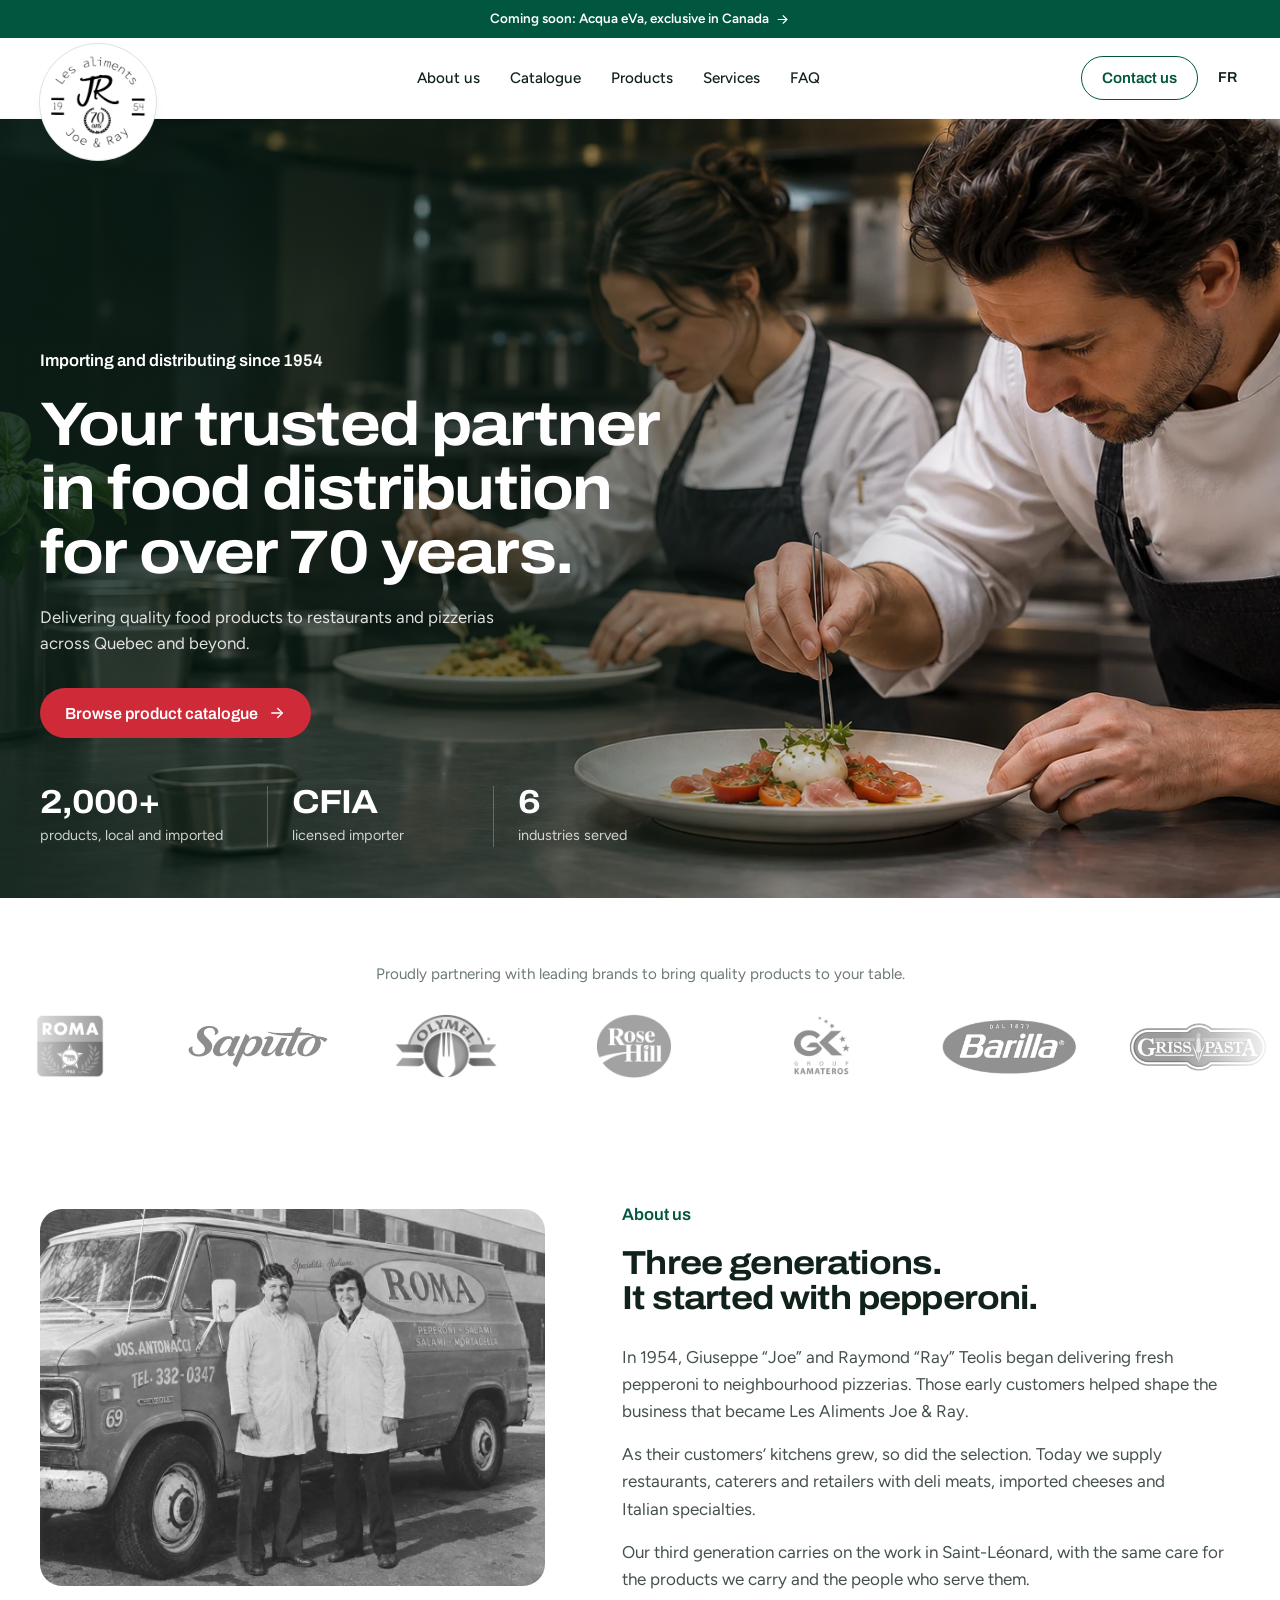
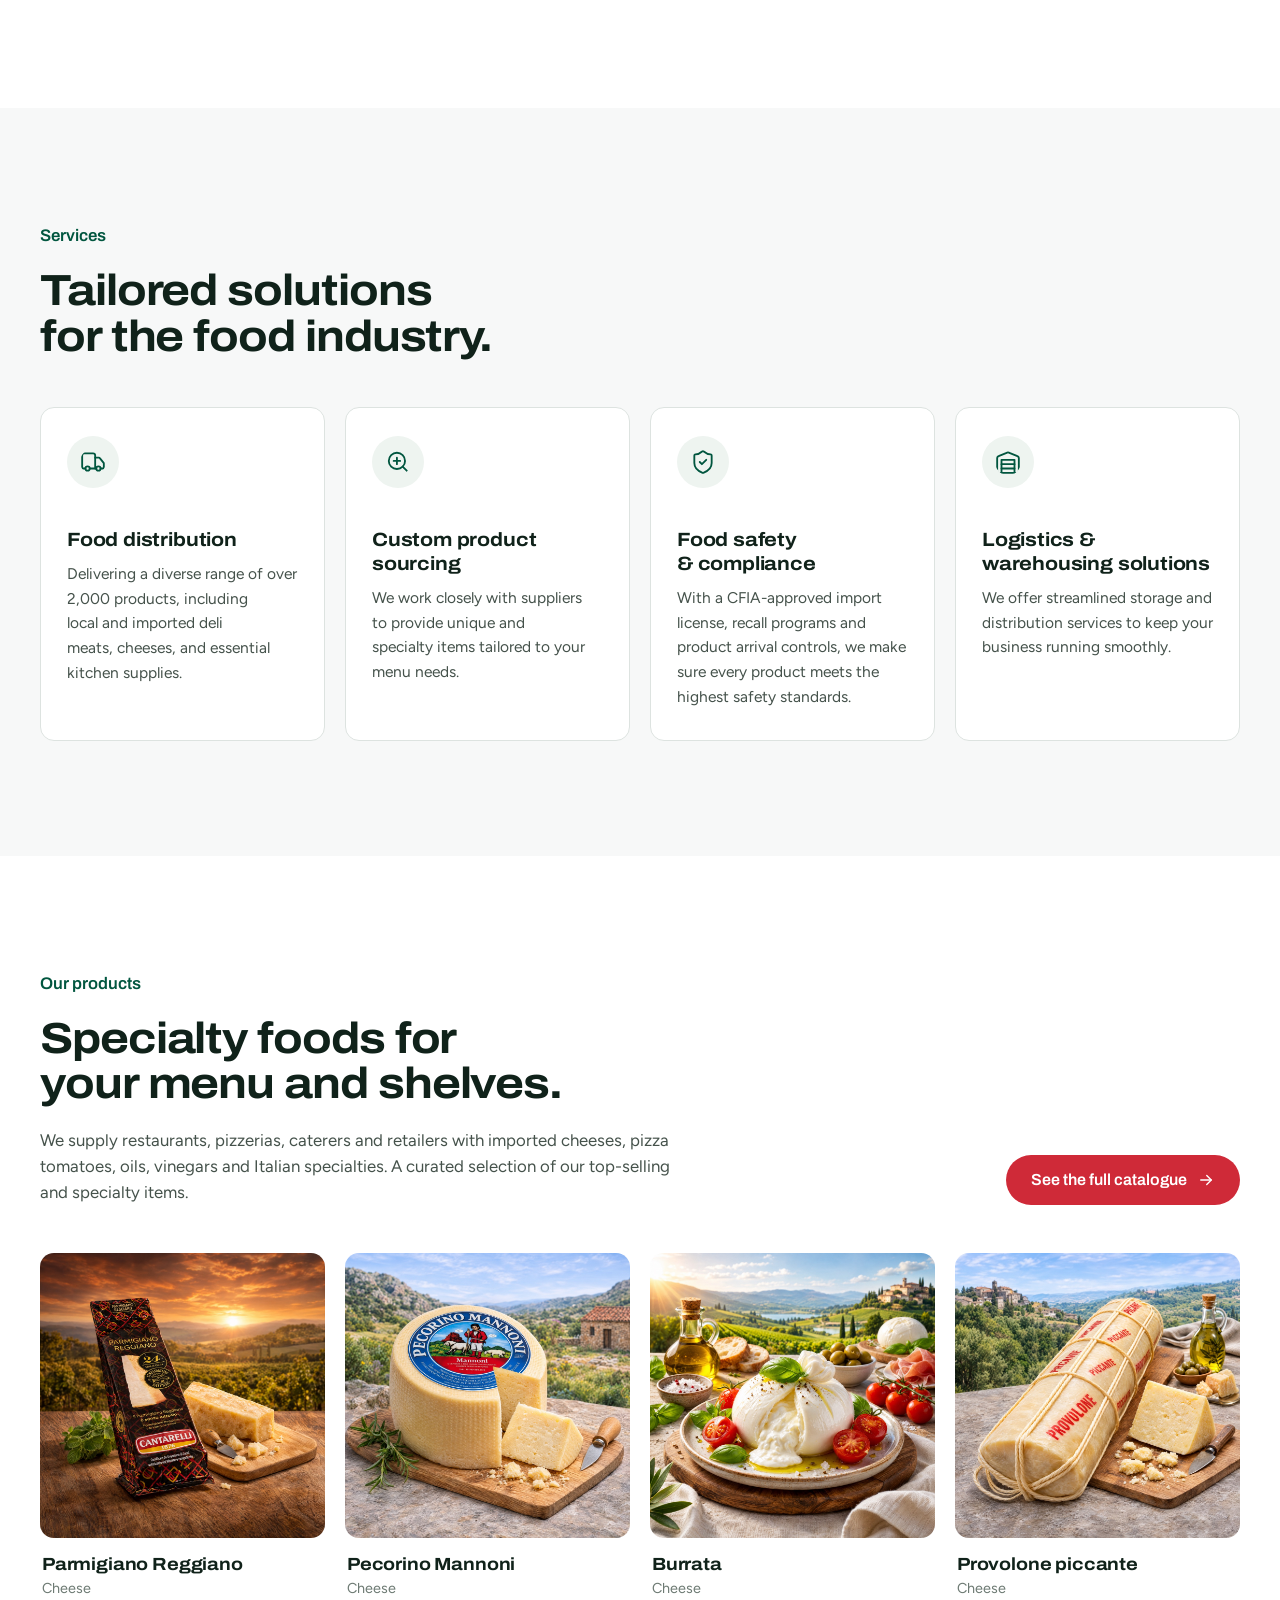
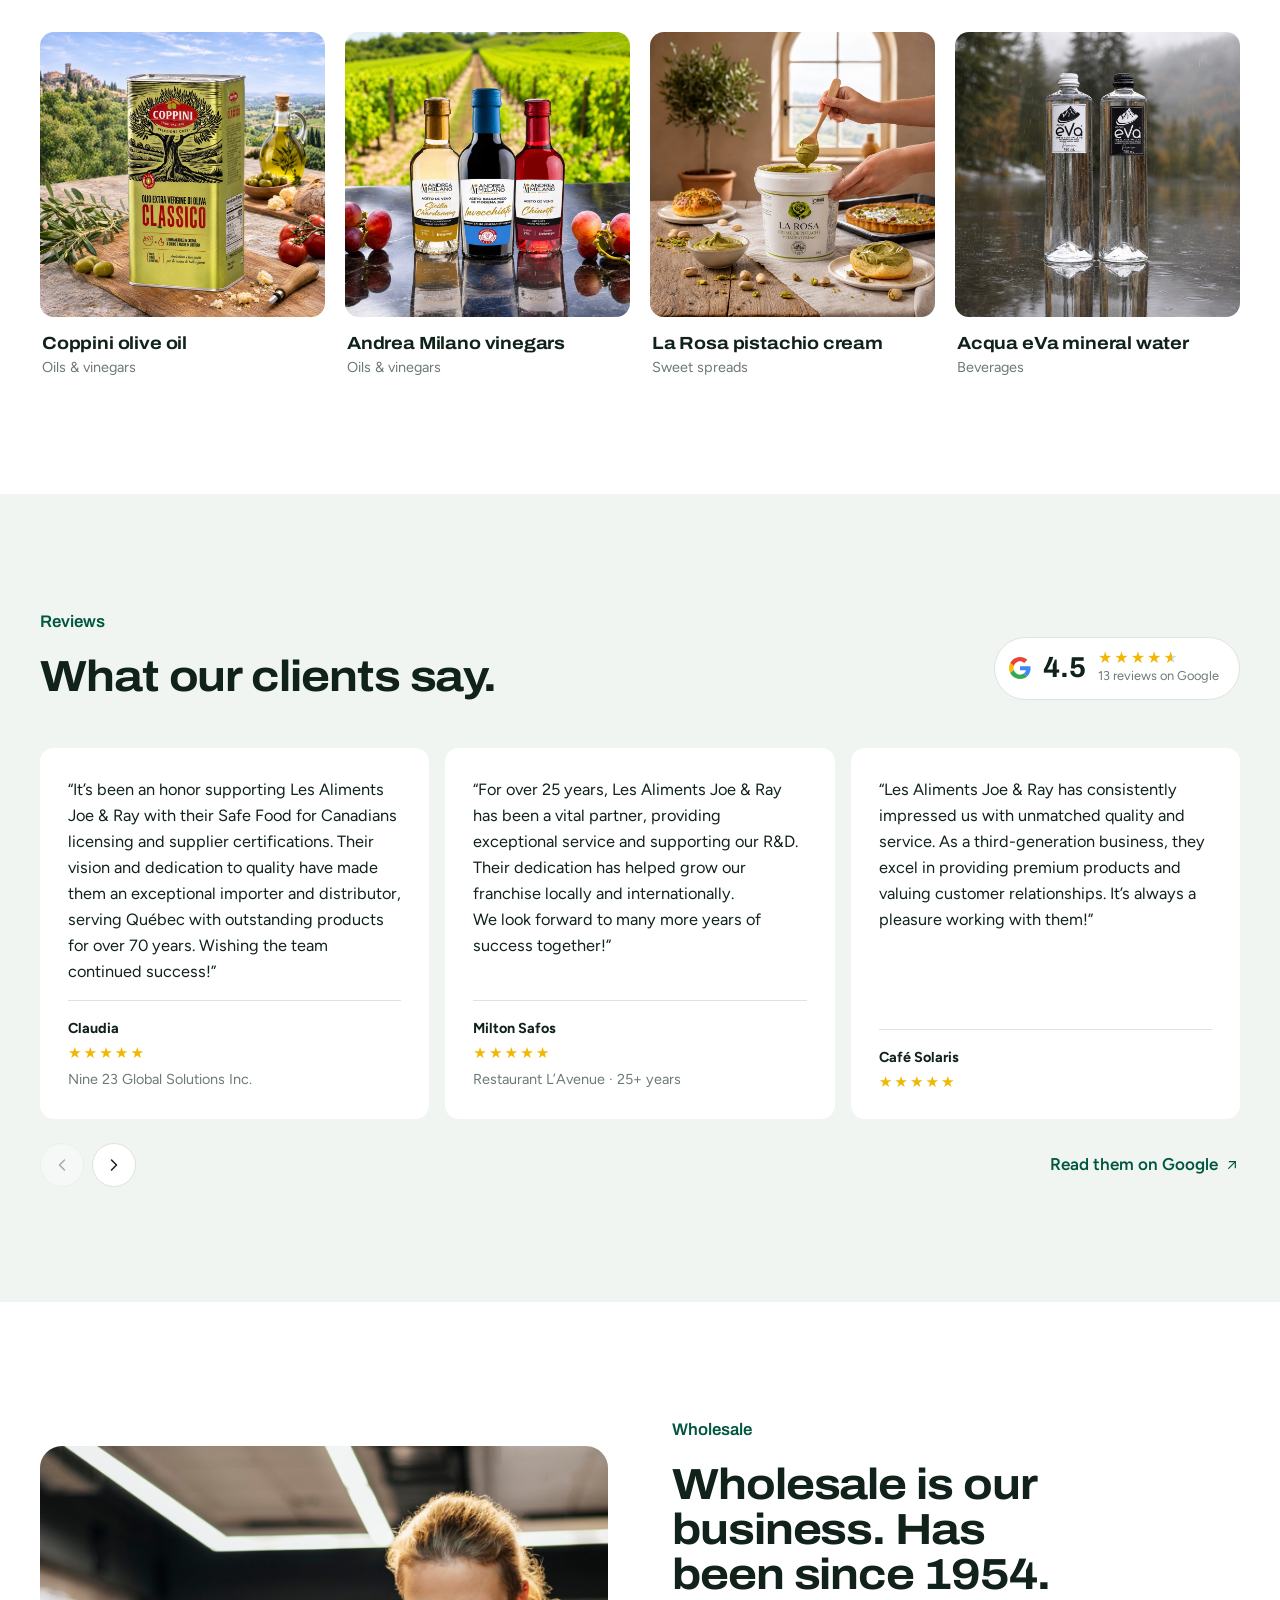
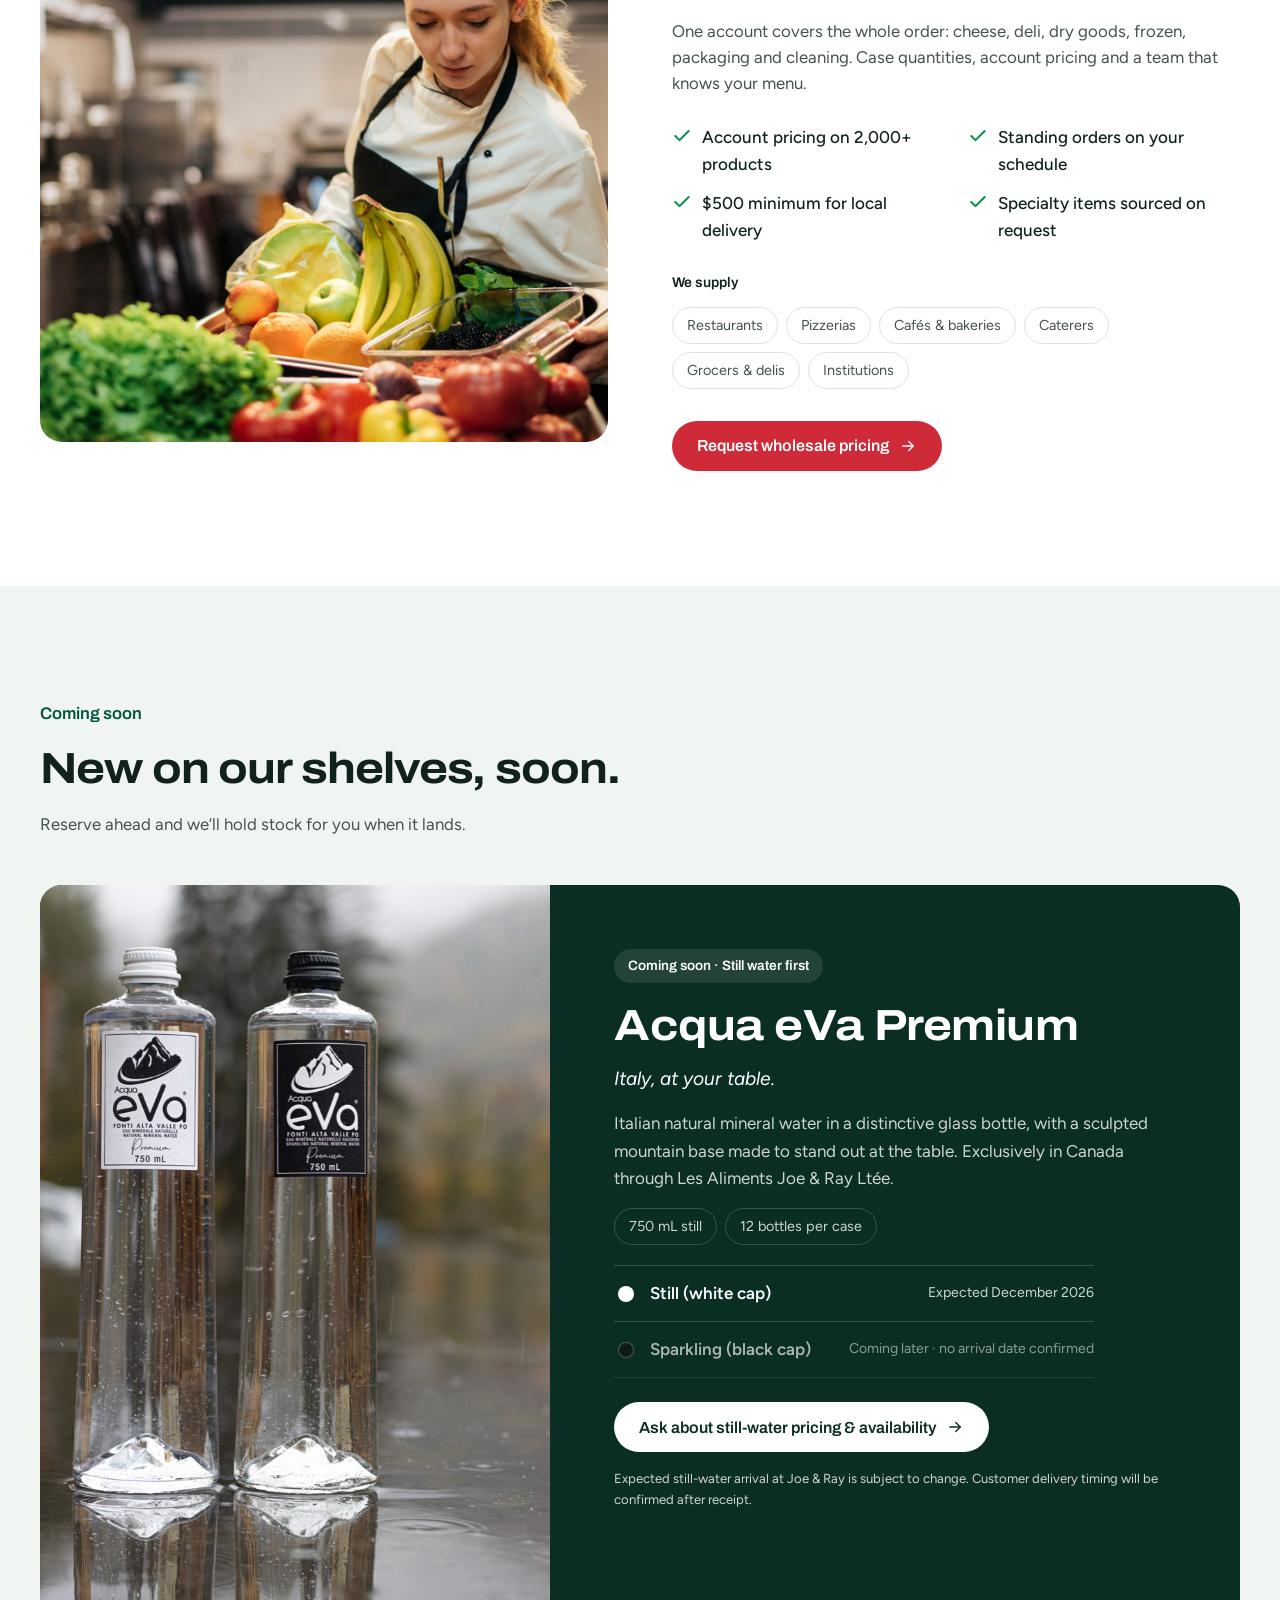
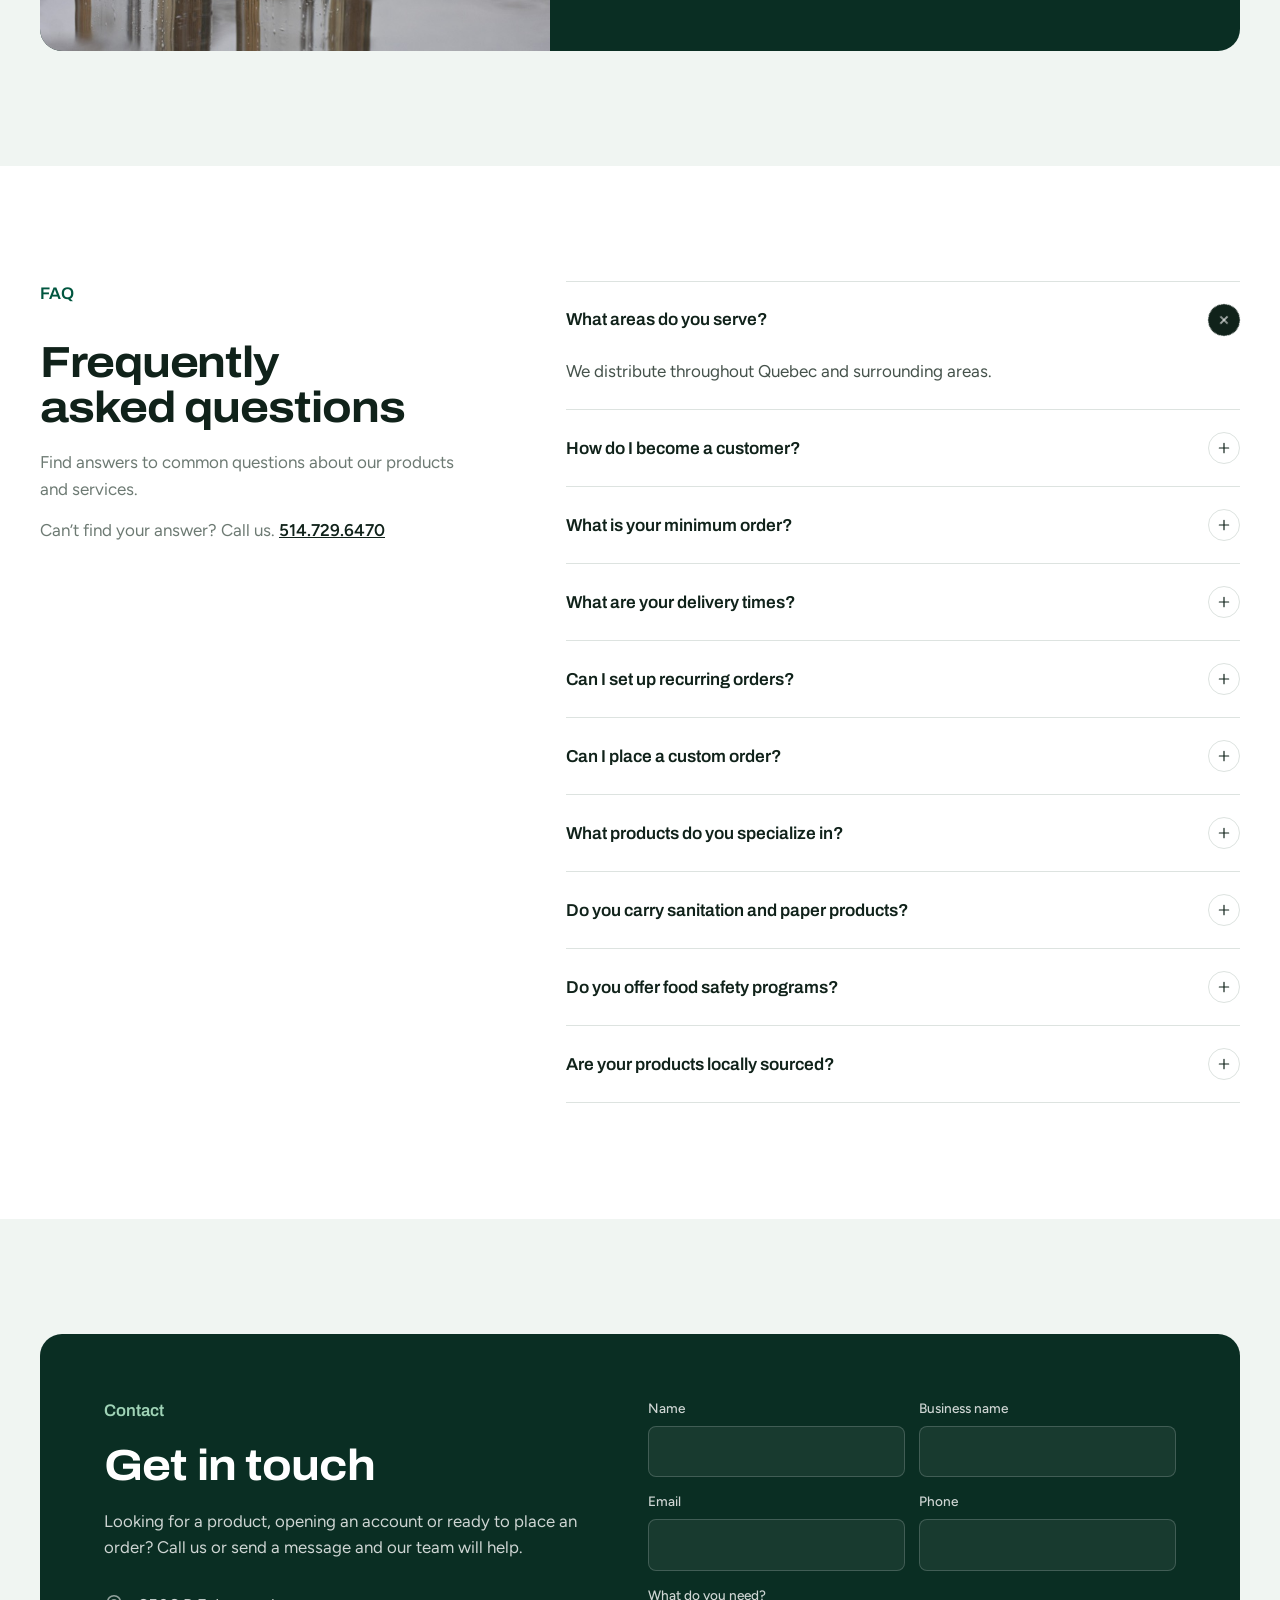
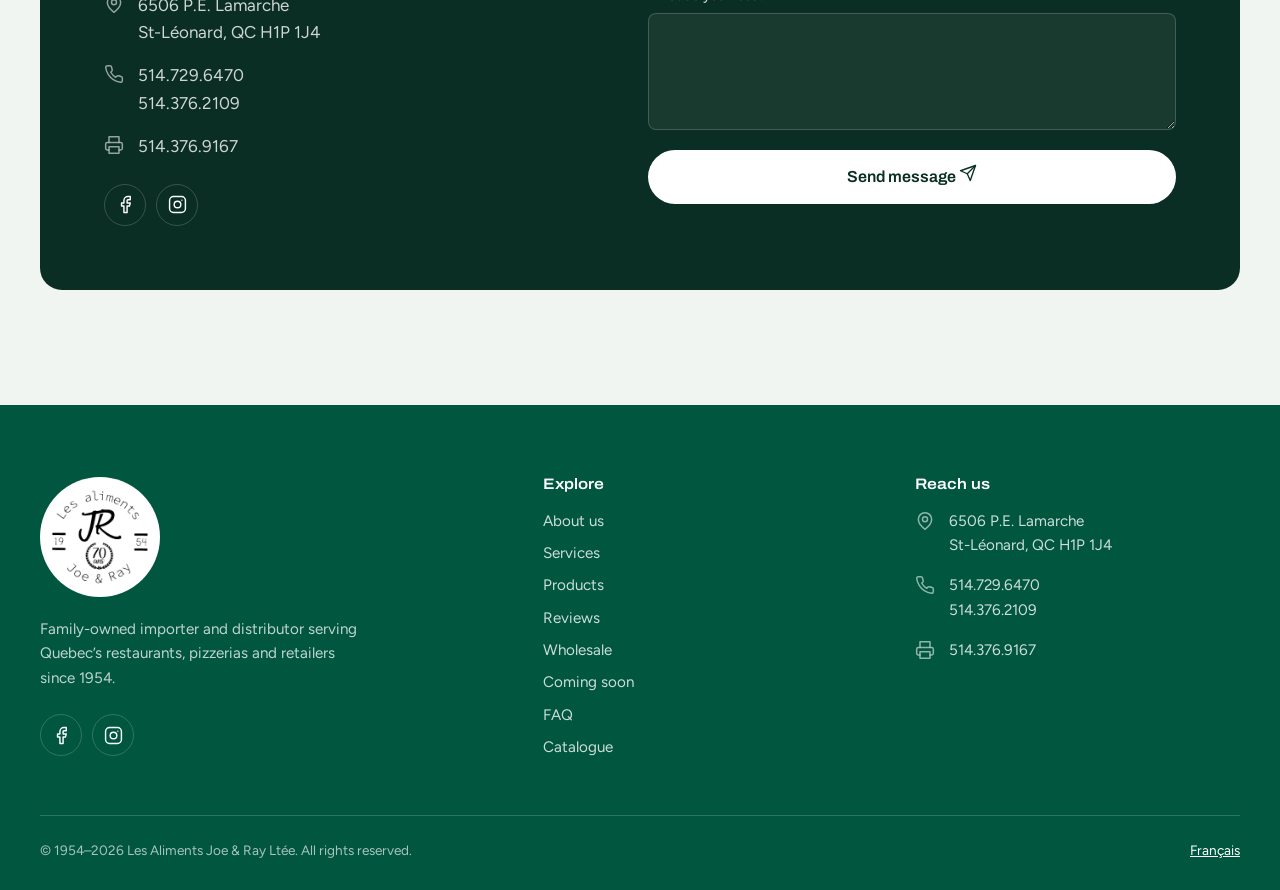
==== commit 839f5122: "Restore brand logo carousel styles removed by mistake in launch prep Co-Authored-By: Claude Opus 5.5" ====
--- a/index.html
+++ b/index.html
@@ -21,7 +21,7 @@
 <link rel="preconnect" href="https://fonts.googleapis.com">
 <link rel="preconnect" href="https://fonts.gstatic.com" crossorigin>
 <link rel="stylesheet" href="https://fonts.googleapis.com/css2?family=Archivo:wdth,wght@100,500;100,600;112,600;112,700&family=Figtree:wght@400;500;600&display=swap">
-<link rel="stylesheet" href="/assets/css/site.css?v=8525b1f0">
+<link rel="stylesheet" href="/assets/css/site.css?v=978df028">
 <script src="/assets/js/site.js?v=eed13e20" defer></script>
 <script type="application/ld+json">{"@context": "https://schema.org", "@type": "WholesaleStore", "name": "Les Aliments Joe & Ray", "legalName": "Les Aliments Joe & Ray Ltée", "url": "https://alimentsjoeandray.com/", "logo": "https://alimentsjoeandray.com/assets/img/logo.png", "image": "https://alimentsjoeandray.com/assets/img/hero-full.webp", "foundingDate": "1954", "telephone": "+1-514-729-6470", "faxNumber": "+1-514-376-9167", "description": "Family-owned importer and distributor in Saint-Léonard serving restaurants, pizzerias, caterers and retailers across Quebec with 2,000+ products. CFIA-licensed.", "areaServed": "Quebec", "address": {"@type": "PostalAddress", "streetAddress": "6506 P.E. Lamarche", "addressLocality": "Saint-Léonard", "addressRegion": "QC", "postalCode": "H1P 1J4", "addressCountry": "CA"}}</script><script type="application/ld+json">{"@context": "https://schema.org", "@type": "FAQPage", "mainEntity": [{"@type": "Question", "name": "What areas do you serve?", "acceptedAnswer": {"@type": "Answer", "text": "We distribute throughout Quebec and surrounding areas."}}, {"@type": "Question", "name": "How do I become a customer?", "acceptedAnswer": {"@type": "Answer", "text": "Fill out the contact form below or call us at 514.729.6470. We’ll set up your account and pricing."}}, {"@type": "Question", "name": "What is your minimum order?", "acceptedAnswer": {"@type": "Answer", "text": "$500 for local deliveries."}}, {"@type": "Question", "name": "What are your delivery times?", "acceptedAnswer": {"@type": "Answer", "text": "Delivery times vary based on location. Call us at 514.729.6470 and we’ll confirm the schedule for your area."}}, {"@type": "Question", "name": "Can I set up recurring orders?", "acceptedAnswer": {"@type": "Answer", "text": "Yes. We offer recurring deliveries on the schedule that suits your kitchen."}}, {"@type": "Question", "name": "Can I place a custom order?", "acceptedAnswer": {"@type": "Answer", "text": "Yes. We work with our suppliers to source specialty products for your business."}}, {"@type": "Question", "name": "What products do you specialize in?", "acceptedAnswer": {"@type": "Answer", "text": "Deli meats, cheeses and imported specialty foods, mostly Italian."}}, {"@type": "Question", "name": "Do you carry sanitation and paper products?", "acceptedAnswer": {"@type": "Answer", "text": "Yes, a wide range of cleaning, packaging and paper products for food businesses."}}, {"@type": "Question", "name": "Do you offer food safety programs?", "acceptedAnswer": {"@type": "Answer", "text": "Yes. We hold a CFIA import licence and run food safety and product recall programs."}}, {"@type": "Question", "name": "Are your products locally sourced?", "acceptedAnswer": {"@type": "Answer", "text": "We carry a mix of local and imported products to fit your needs."}}]}</script>
 </head><body data-page="home">
--- a/assets/css/site.css
+++ b/assets/css/site.css
@@ -148,6 +148,19 @@
 .hero .btn-ghost { border-color: rgb(255 255 255 / .45); color: #fff; }
 .hero .btn-ghost:hover { border-color: #fff; }
 
+/* ---------- brands: right under the hero ---------- */
+.brands { padding: clamp(40px, 5vw, 64px) 0 0; }
+.brands-head { text-align: center; margin-bottom: 20px; }
+.brands-head p { color: var(--muted); font-size: .95rem; }
+.logo-rail { overflow: hidden; mask-image: linear-gradient(90deg, transparent, #000 8%, #000 92%, transparent); -webkit-mask-image: linear-gradient(90deg, transparent, #000 8%, #000 92%, transparent); }
+.logo-track { display: flex; align-items: center; width: max-content; gap: 48px; animation: marquee 60s linear infinite; }
+.logo-track a { display: grid; place-items: center; width: 140px; height: 80px; }
+.logo-track img { max-height: 64px; width: auto; object-fit: contain; mix-blend-mode: multiply; filter: grayscale(1); opacity: .75; transition: filter .2s, opacity .2s; }
+.logo-track a:hover img, .logo-track a:focus-visible img { filter: none; opacity: 1; }
+@keyframes marquee { to { transform: translateX(-50%); } }
+@media (prefers-reduced-motion: reduce) { .logo-track { flex-wrap: wrap; justify-content: center; width: auto; padding-inline: var(--gutter); } .logo-track li[aria-hidden] { display: none; } }
+
+/* ---------- sections ---------- */
 .section { padding: clamp(72px, 9vw, 120px) 0; }
 .section-head { max-width: 760px; margin-bottom: clamp(32px, 4vw, 48px); }
 .section-head.split { max-width: none; display: flex; align-items: end; justify-content: space-between; gap: 24px; }
@@ -394,7 +407,7 @@
   .about-grid, .faq-grid, .contact, .eva, .wholesale { grid-template-columns: 1fr; }
   .brand { --logo: 88px; margin-top: 4px; padding: 4px; }
   html[data-scrolled] .brand { --logo: 60px; margin-top: 4px; padding: 3px; }
-        .product-grid { grid-template-columns: repeat(2, 1fr); gap: 24px 12px; }
+  .product-grid { grid-template-columns: repeat(2, 1fr); gap: 24px 12px; }
   .tile-ask { display: none; }
   .wholesale-media img { aspect-ratio: 16 / 10; }
   .eva-media img { aspect-ratio: 1; height: auto; object-position: 50% 30%; }
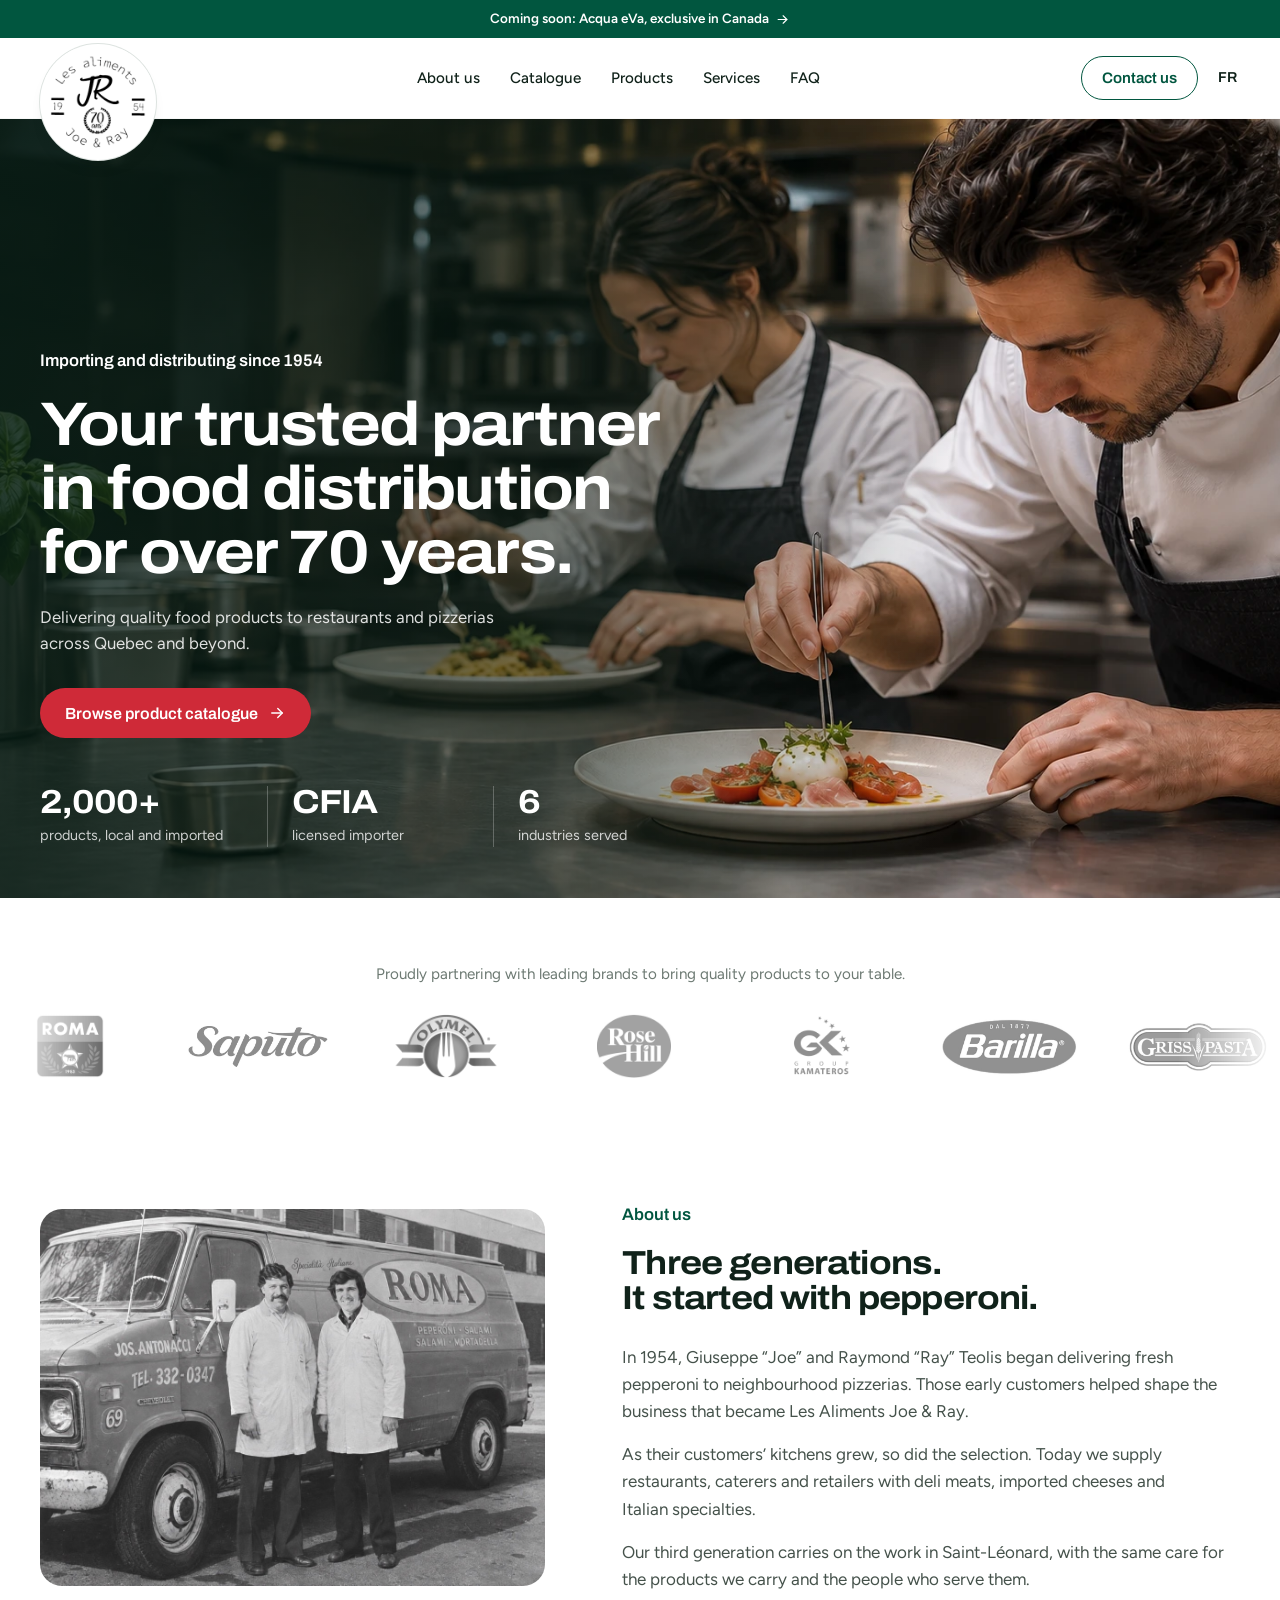
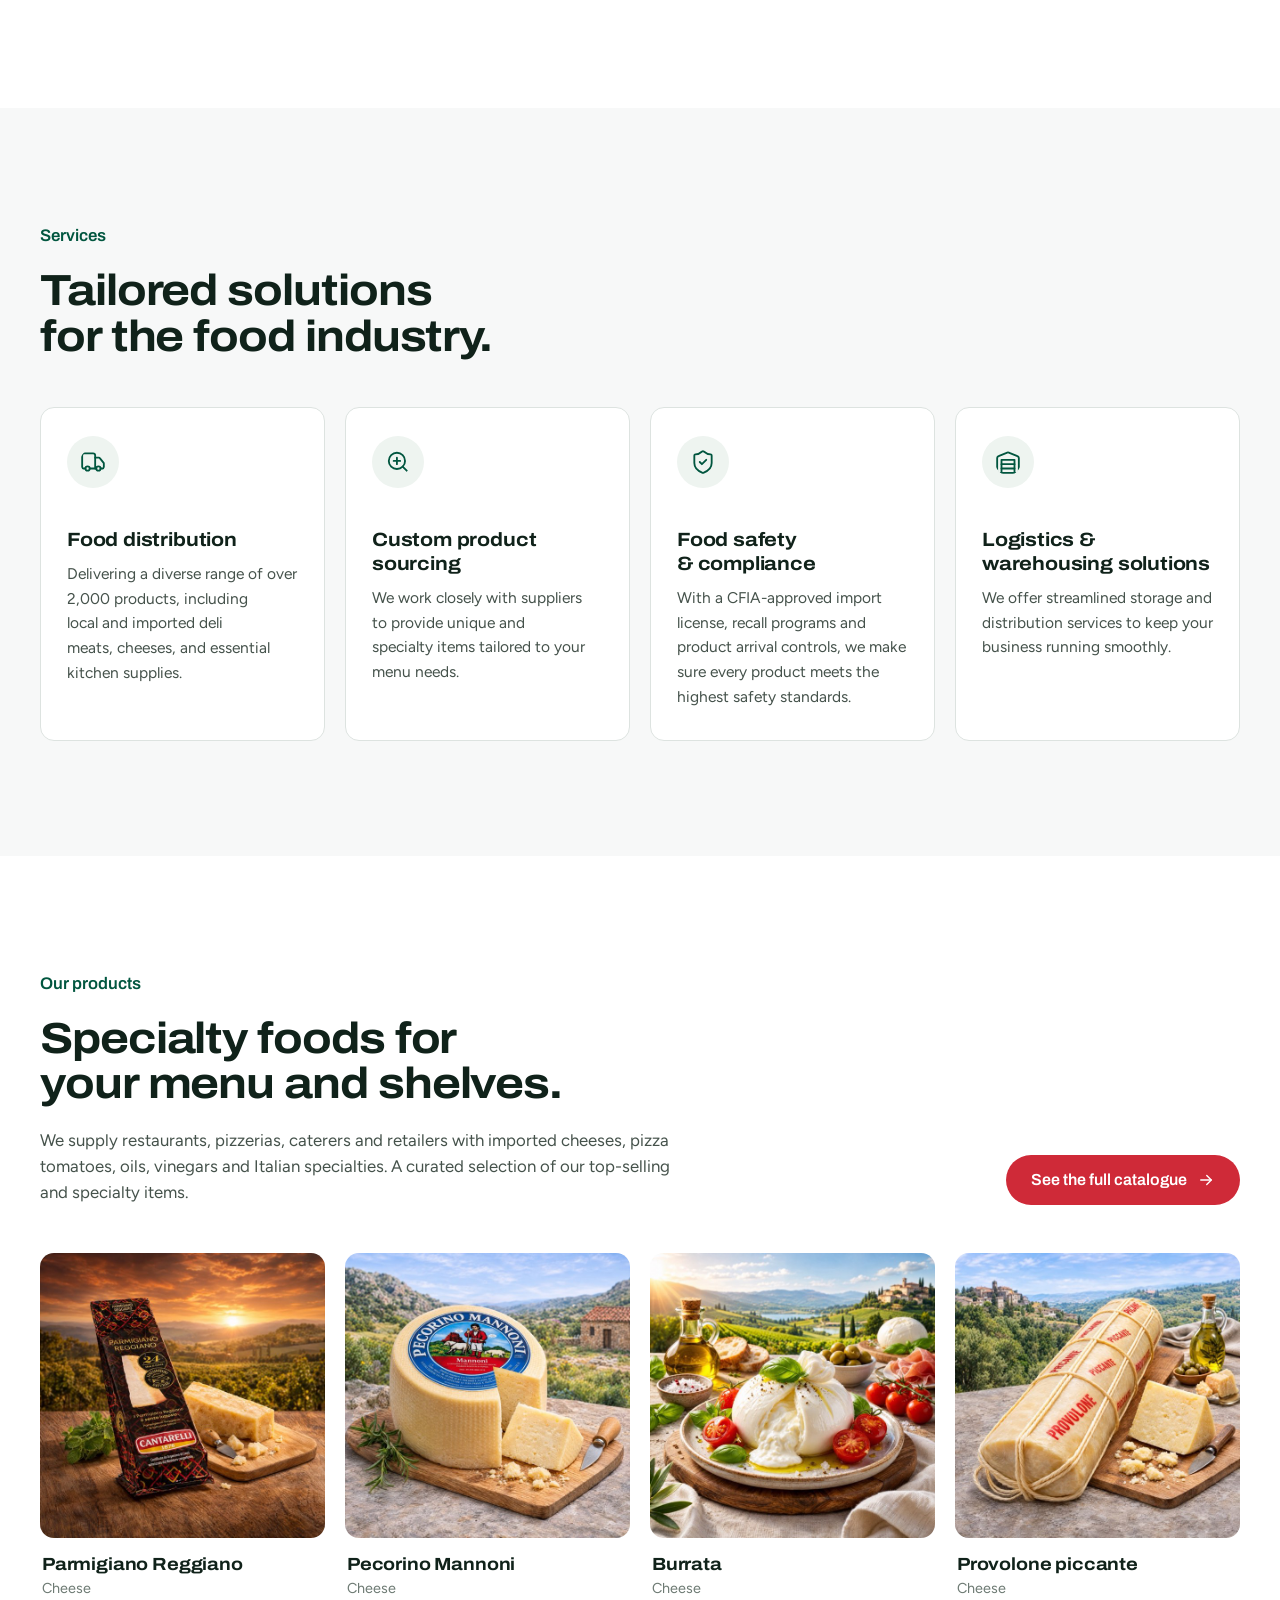
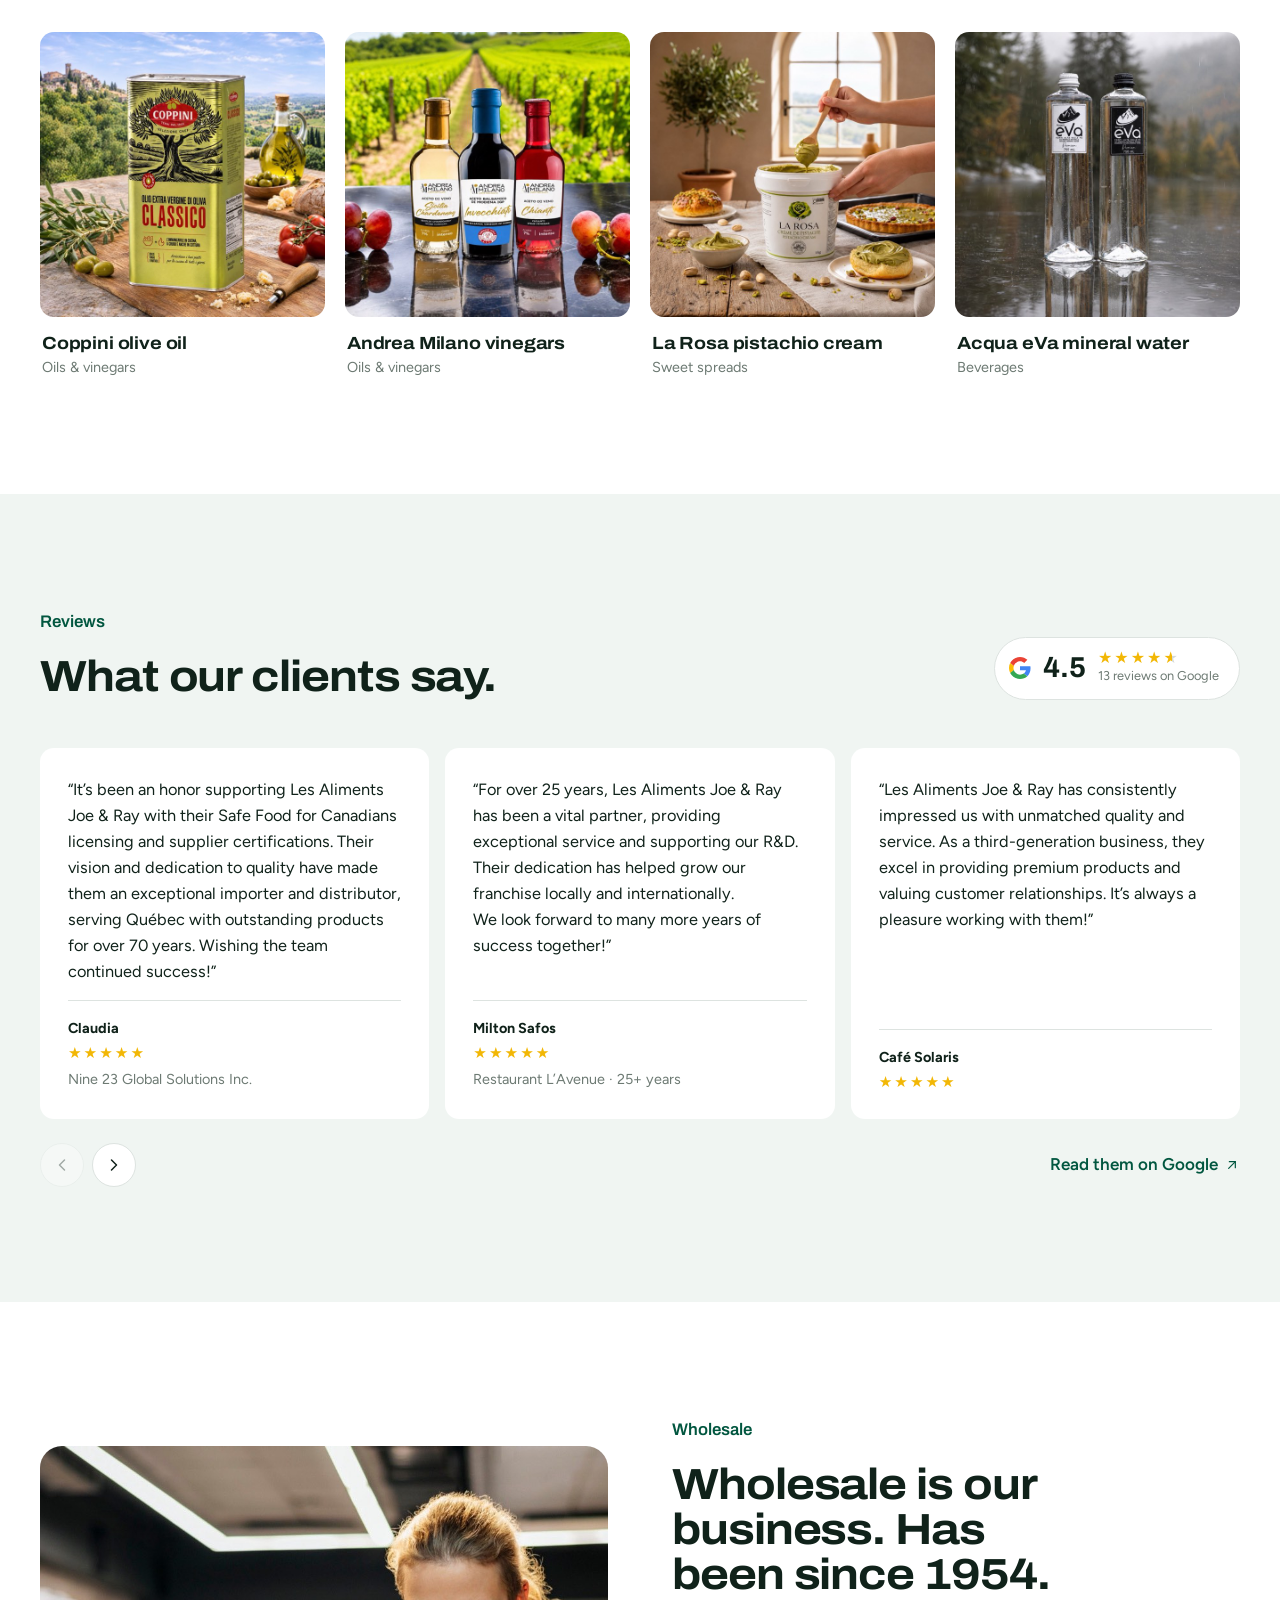
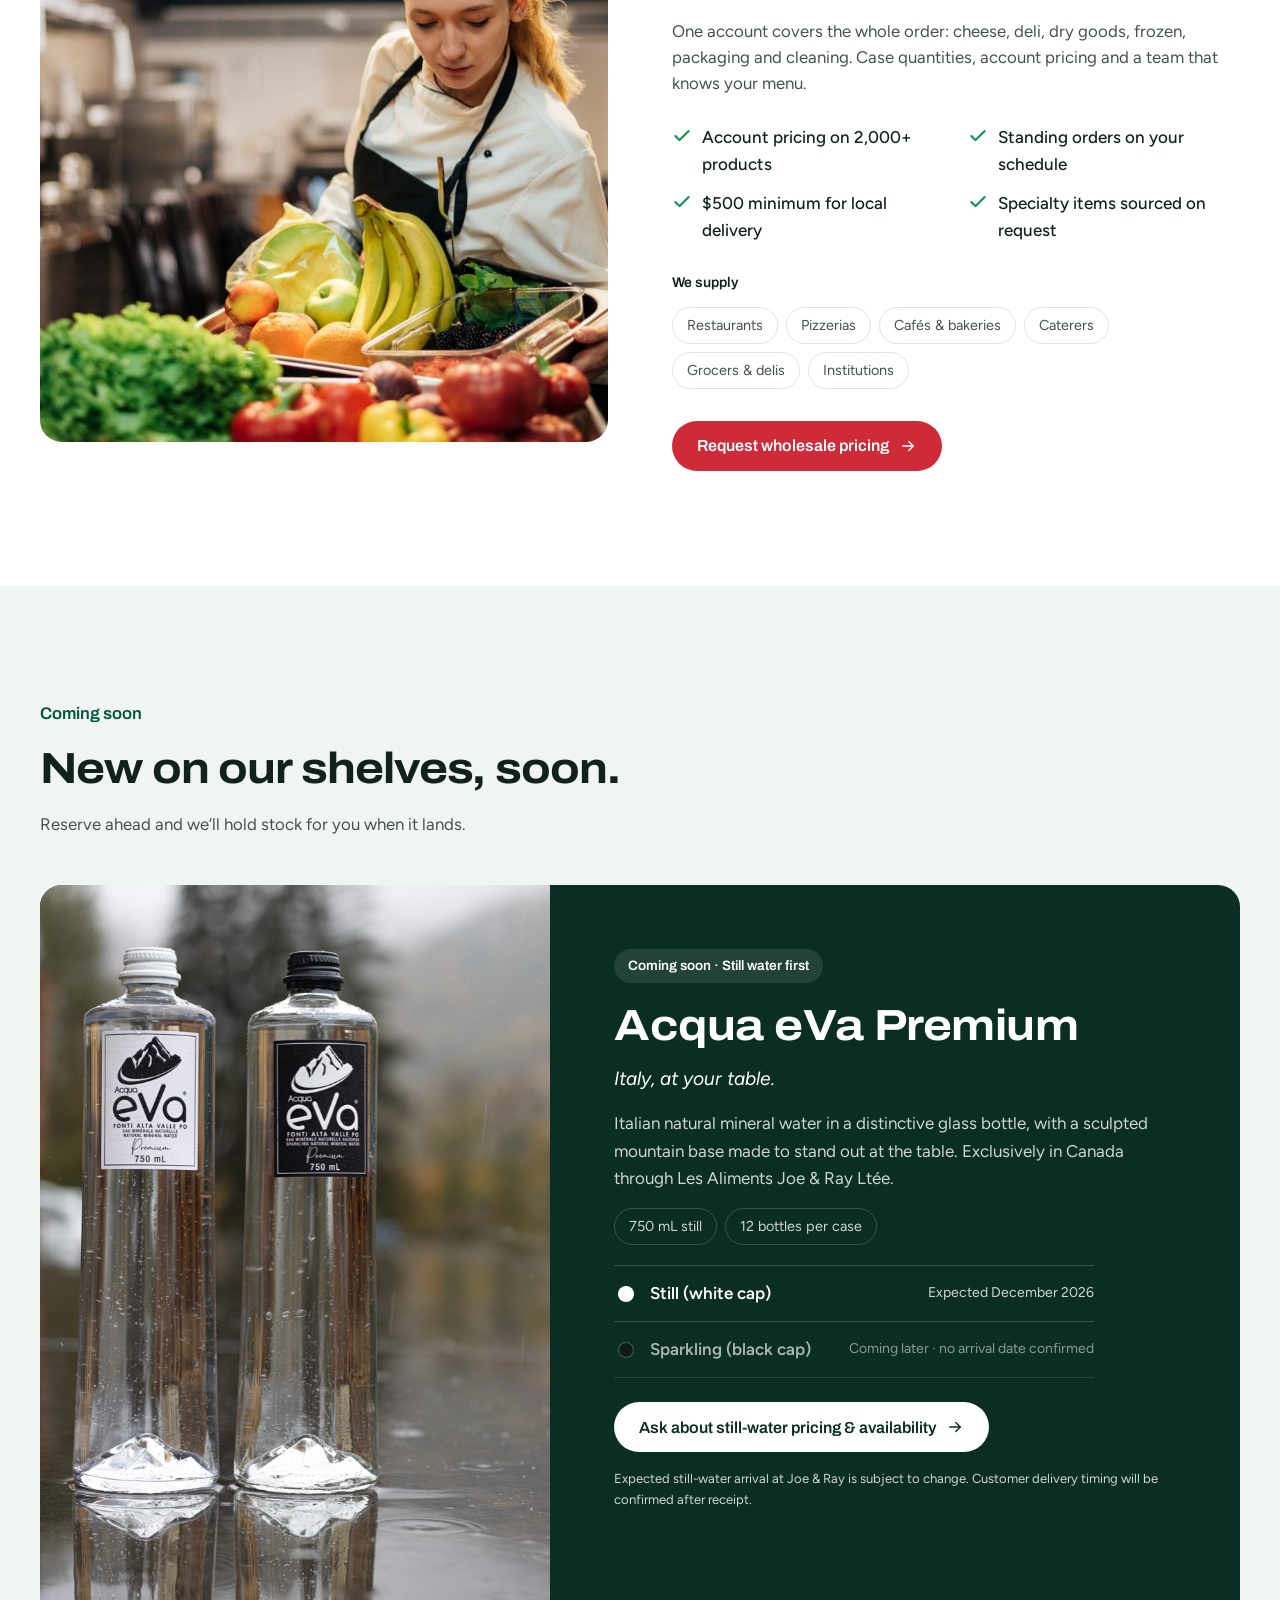
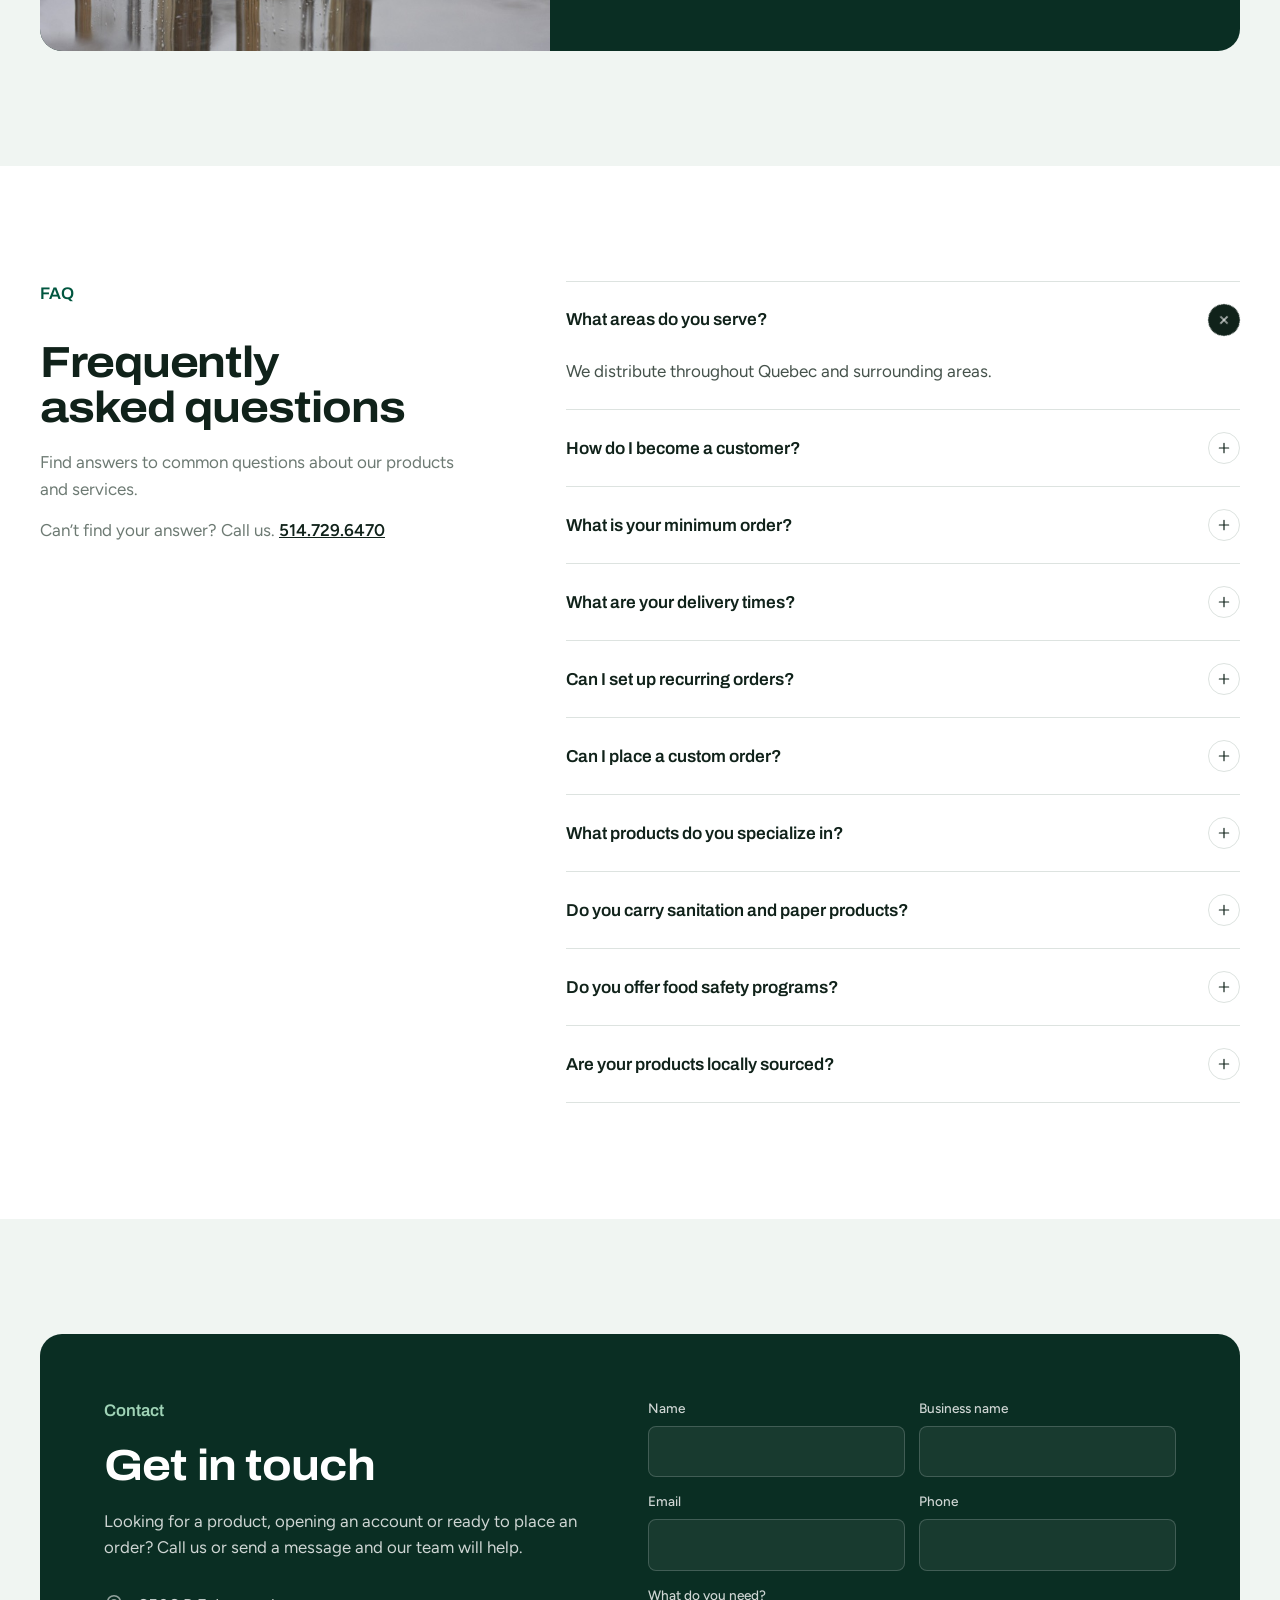
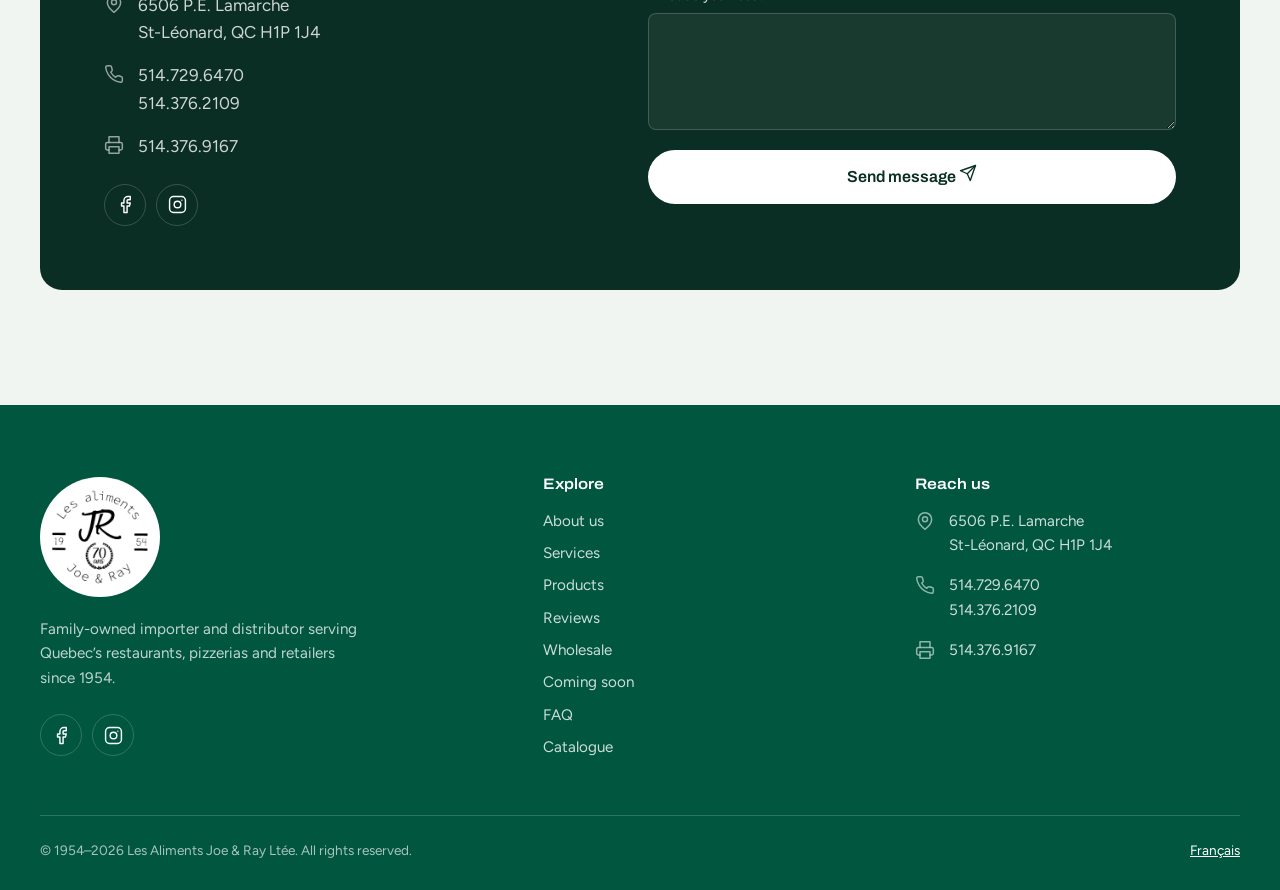
==== commit 33684ed7: "Deployment ready: _site deploy folder, 404 page, security headers, WordPress redirects, lighter phot" ====
--- a/index.html
+++ b/index.html
@@ -21,7 +21,7 @@
 <link rel="preconnect" href="https://fonts.googleapis.com">
 <link rel="preconnect" href="https://fonts.gstatic.com" crossorigin>
 <link rel="stylesheet" href="https://fonts.googleapis.com/css2?family=Archivo:wdth,wght@100,500;100,600;112,600;112,700&family=Figtree:wght@400;500;600&display=swap">
-<link rel="stylesheet" href="/assets/css/site.css?v=978df028">
+<link rel="stylesheet" href="/assets/css/site.css?v=25ebede9">
 <script src="/assets/js/site.js?v=eed13e20" defer></script>
 <script type="application/ld+json">{"@context": "https://schema.org", "@type": "WholesaleStore", "name": "Les Aliments Joe & Ray", "legalName": "Les Aliments Joe & Ray Ltée", "url": "https://alimentsjoeandray.com/", "logo": "https://alimentsjoeandray.com/assets/img/logo.png", "image": "https://alimentsjoeandray.com/assets/img/hero-full.webp", "foundingDate": "1954", "telephone": "+1-514-729-6470", "faxNumber": "+1-514-376-9167", "description": "Family-owned importer and distributor in Saint-Léonard serving restaurants, pizzerias, caterers and retailers across Quebec with 2,000+ products. CFIA-licensed.", "areaServed": "Quebec", "address": {"@type": "PostalAddress", "streetAddress": "6506 P.E. Lamarche", "addressLocality": "Saint-Léonard", "addressRegion": "QC", "postalCode": "H1P 1J4", "addressCountry": "CA"}}</script><script type="application/ld+json">{"@context": "https://schema.org", "@type": "FAQPage", "mainEntity": [{"@type": "Question", "name": "What areas do you serve?", "acceptedAnswer": {"@type": "Answer", "text": "We distribute throughout Quebec and surrounding areas."}}, {"@type": "Question", "name": "How do I become a customer?", "acceptedAnswer": {"@type": "Answer", "text": "Fill out the contact form below or call us at 514.729.6470. We’ll set up your account and pricing."}}, {"@type": "Question", "name": "What is your minimum order?", "acceptedAnswer": {"@type": "Answer", "text": "$500 for local deliveries."}}, {"@type": "Question", "name": "What are your delivery times?", "acceptedAnswer": {"@type": "Answer", "text": "Delivery times vary based on location. Call us at 514.729.6470 and we’ll confirm the schedule for your area."}}, {"@type": "Question", "name": "Can I set up recurring orders?", "acceptedAnswer": {"@type": "Answer", "text": "Yes. We offer recurring deliveries on the schedule that suits your kitchen."}}, {"@type": "Question", "name": "Can I place a custom order?", "acceptedAnswer": {"@type": "Answer", "text": "Yes. We work with our suppliers to source specialty products for your business."}}, {"@type": "Question", "name": "What products do you specialize in?", "acceptedAnswer": {"@type": "Answer", "text": "Deli meats, cheeses and imported specialty foods, mostly Italian."}}, {"@type": "Question", "name": "Do you carry sanitation and paper products?", "acceptedAnswer": {"@type": "Answer", "text": "Yes, a wide range of cleaning, packaging and paper products for food businesses."}}, {"@type": "Question", "name": "Do you offer food safety programs?", "acceptedAnswer": {"@type": "Answer", "text": "Yes. We hold a CFIA import licence and run food safety and product recall programs."}}, {"@type": "Question", "name": "Are your products locally sourced?", "acceptedAnswer": {"@type": "Answer", "text": "We carry a mix of local and imported products to fit your needs."}}]}</script>
 </head><body data-page="home">
@@ -100,7 +100,7 @@
 
 <section class="section about" id="about">
   <div class="wrap about-grid">
-    <figure class="about-media"><img src="/assets/img/history.jpg?v=e5dfca95" alt="Black-and-white photo of two men in white work coats standing beside an early delivery van" loading="lazy" width="1100" height="821"></figure>
+    <figure class="about-media"><img src="/assets/img/history.jpg?v=042ffc6e" alt="Black-and-white photo of two men in white work coats standing beside an early delivery van" loading="lazy" width="1100" height="821"></figure>
     <div class="about-copy">
       <p class="eyebrow">About us</p>
       <h2><span>Three generations.</span><span>It started with pepperoni.</span></h2>
@@ -153,49 +153,49 @@
     <ul class="product-grid">
       <li class="tile">
         <a href="/product-catalogue/?q=parmigiano">
-          <span class="tile-img"><img src="/assets/img/products/parmigiano-reggiano.jpg?v=ab63fc65" alt="" loading="lazy"></span>
+          <span class="tile-img"><img src="/assets/img/products/parmigiano-reggiano.jpg?v=139b9a8c" alt="" loading="lazy"></span>
           <span class="tile-cap"><span class="tile-name">Parmigiano Reggiano</span><span class="tile-meta">Cheese<span class="tile-ask">Ask for pricing <svg class="i" aria-hidden="true"><use href="#i-arrow"/></svg></span></span></span>
         </a>
       </li>
       <li class="tile">
         <a href="/product-catalogue/?q=pecorino">
-          <span class="tile-img"><img src="/assets/img/products/pecorino-mannoni.jpg?v=edc5afa9" alt="" loading="lazy"></span>
+          <span class="tile-img"><img src="/assets/img/products/pecorino-mannoni.jpg?v=6759cbf9" alt="" loading="lazy"></span>
           <span class="tile-cap"><span class="tile-name">Pecorino Mannoni</span><span class="tile-meta">Cheese<span class="tile-ask">Ask for pricing <svg class="i" aria-hidden="true"><use href="#i-arrow"/></svg></span></span></span>
         </a>
       </li>
       <li class="tile">
         <a href="/product-catalogue/?q=burrata">
-          <span class="tile-img"><img src="/assets/img/products/burrata.jpg?v=33962add" alt="" loading="lazy"></span>
+          <span class="tile-img"><img src="/assets/img/products/burrata.jpg?v=a0beccbb" alt="" loading="lazy"></span>
           <span class="tile-cap"><span class="tile-name">Burrata</span><span class="tile-meta">Cheese<span class="tile-ask">Ask for pricing <svg class="i" aria-hidden="true"><use href="#i-arrow"/></svg></span></span></span>
         </a>
       </li>
       <li class="tile">
         <a href="/product-catalogue/?q=provolone">
-          <span class="tile-img"><img src="/assets/img/products/provolone-piccante.jpg?v=ec64f044" alt="" loading="lazy"></span>
+          <span class="tile-img"><img src="/assets/img/products/provolone-piccante.jpg?v=e392c460" alt="" loading="lazy"></span>
           <span class="tile-cap"><span class="tile-name">Provolone piccante</span><span class="tile-meta">Cheese<span class="tile-ask">Ask for pricing <svg class="i" aria-hidden="true"><use href="#i-arrow"/></svg></span></span></span>
         </a>
       </li>
       <li class="tile">
         <a href="/product-catalogue/?q=coppini">
-          <span class="tile-img"><img src="/assets/img/products/coppini-olive-oil.jpg?v=72b412ff" alt="" loading="lazy"></span>
+          <span class="tile-img"><img src="/assets/img/products/coppini-olive-oil.jpg?v=b0614817" alt="" loading="lazy"></span>
           <span class="tile-cap"><span class="tile-name">Coppini olive oil</span><span class="tile-meta">Oils &amp; vinegars<span class="tile-ask">Ask for pricing <svg class="i" aria-hidden="true"><use href="#i-arrow"/></svg></span></span></span>
         </a>
       </li>
       <li class="tile">
         <a href="/product-catalogue/?q=milano">
-          <span class="tile-img"><img src="/assets/img/products/andrea-milano-vinegars.jpg?v=eb0248dc" alt="" loading="lazy"></span>
+          <span class="tile-img"><img src="/assets/img/products/andrea-milano-vinegars.jpg?v=1315c91b" alt="" loading="lazy"></span>
           <span class="tile-cap"><span class="tile-name">Andrea Milano vinegars</span><span class="tile-meta">Oils &amp; vinegars<span class="tile-ask">Ask for pricing <svg class="i" aria-hidden="true"><use href="#i-arrow"/></svg></span></span></span>
         </a>
       </li>
       <li class="tile">
         <a href="/product-catalogue/?q=pistach">
-          <span class="tile-img"><img src="/assets/img/products/la-rosa-pistachio.jpg?v=9716a4c0" alt="" loading="lazy"></span>
+          <span class="tile-img"><img src="/assets/img/products/la-rosa-pistachio.jpg?v=41566ba3" alt="" loading="lazy"></span>
           <span class="tile-cap"><span class="tile-name">La Rosa pistachio cream</span><span class="tile-meta">Sweet spreads<span class="tile-ask">Ask for pricing <svg class="i" aria-hidden="true"><use href="#i-arrow"/></svg></span></span></span>
         </a>
       </li>
       <li class="tile">
         <a href="/product-catalogue/?q=eva">
-          <span class="tile-img"><img src="/assets/img/products/acqua-eva.jpg?v=8bf1b8b4" alt="" loading="lazy"></span>
+          <span class="tile-img"><img src="/assets/img/products/acqua-eva.jpg?v=a894d54f" alt="" loading="lazy"></span>
           <span class="tile-cap"><span class="tile-name">Acqua eVa mineral water</span><span class="tile-meta">Beverages<span class="tile-ask">Ask for pricing <svg class="i" aria-hidden="true"><use href="#i-arrow"/></svg></span></span></span>
         </a>
       </li></ul>
@@ -265,7 +265,7 @@
 <section class="section" id="wholesale">
   <div class="wrap">
     <div class="wholesale">
-      <figure class="wholesale-media"><img src="/assets/img/wholesale-chef.jpg" alt="A chef unpacking a tray of fresh fruit and vegetables in a restaurant kitchen" loading="lazy" width="2000" height="1331"></figure>
+      <figure class="wholesale-media"><img src="/assets/img/wholesale-chef.jpg" alt="A chef unpacking a tray of fresh fruit and vegetables in a restaurant kitchen" loading="lazy" width="1400" height="931"></figure>
       <div class="wholesale-copy">
         <p class="eyebrow">Wholesale</p>
         <h2>Wholesale is our business. Has been since 1954.</h2>
--- a/assets/css/site.css
+++ b/assets/css/site.css
@@ -330,6 +330,11 @@
 .social a { display: grid; place-items: center; width: 42px; height: 42px; border: 1px solid var(--line-light); border-radius: 50%; color: #fff; transition: background-color .15s, border-color .15s, color .15s; }
 .social a:hover { background: #fff; border-color: #fff; color: var(--green-800); }
 .social .i { width: 19px; height: 19px; }
+
+/* 404 */
+.not-found { min-height: 50vh; }
+.not-found h1 { font-size: clamp(2rem, 4vw, 3.2rem); }
+.not-found .row { flex-wrap: wrap; }
 
 /* footer */
 .site-footer { background: var(--green-800); color: rgb(255 255 255 / .8); padding: 72px 0 28px; font-size: .95rem; }
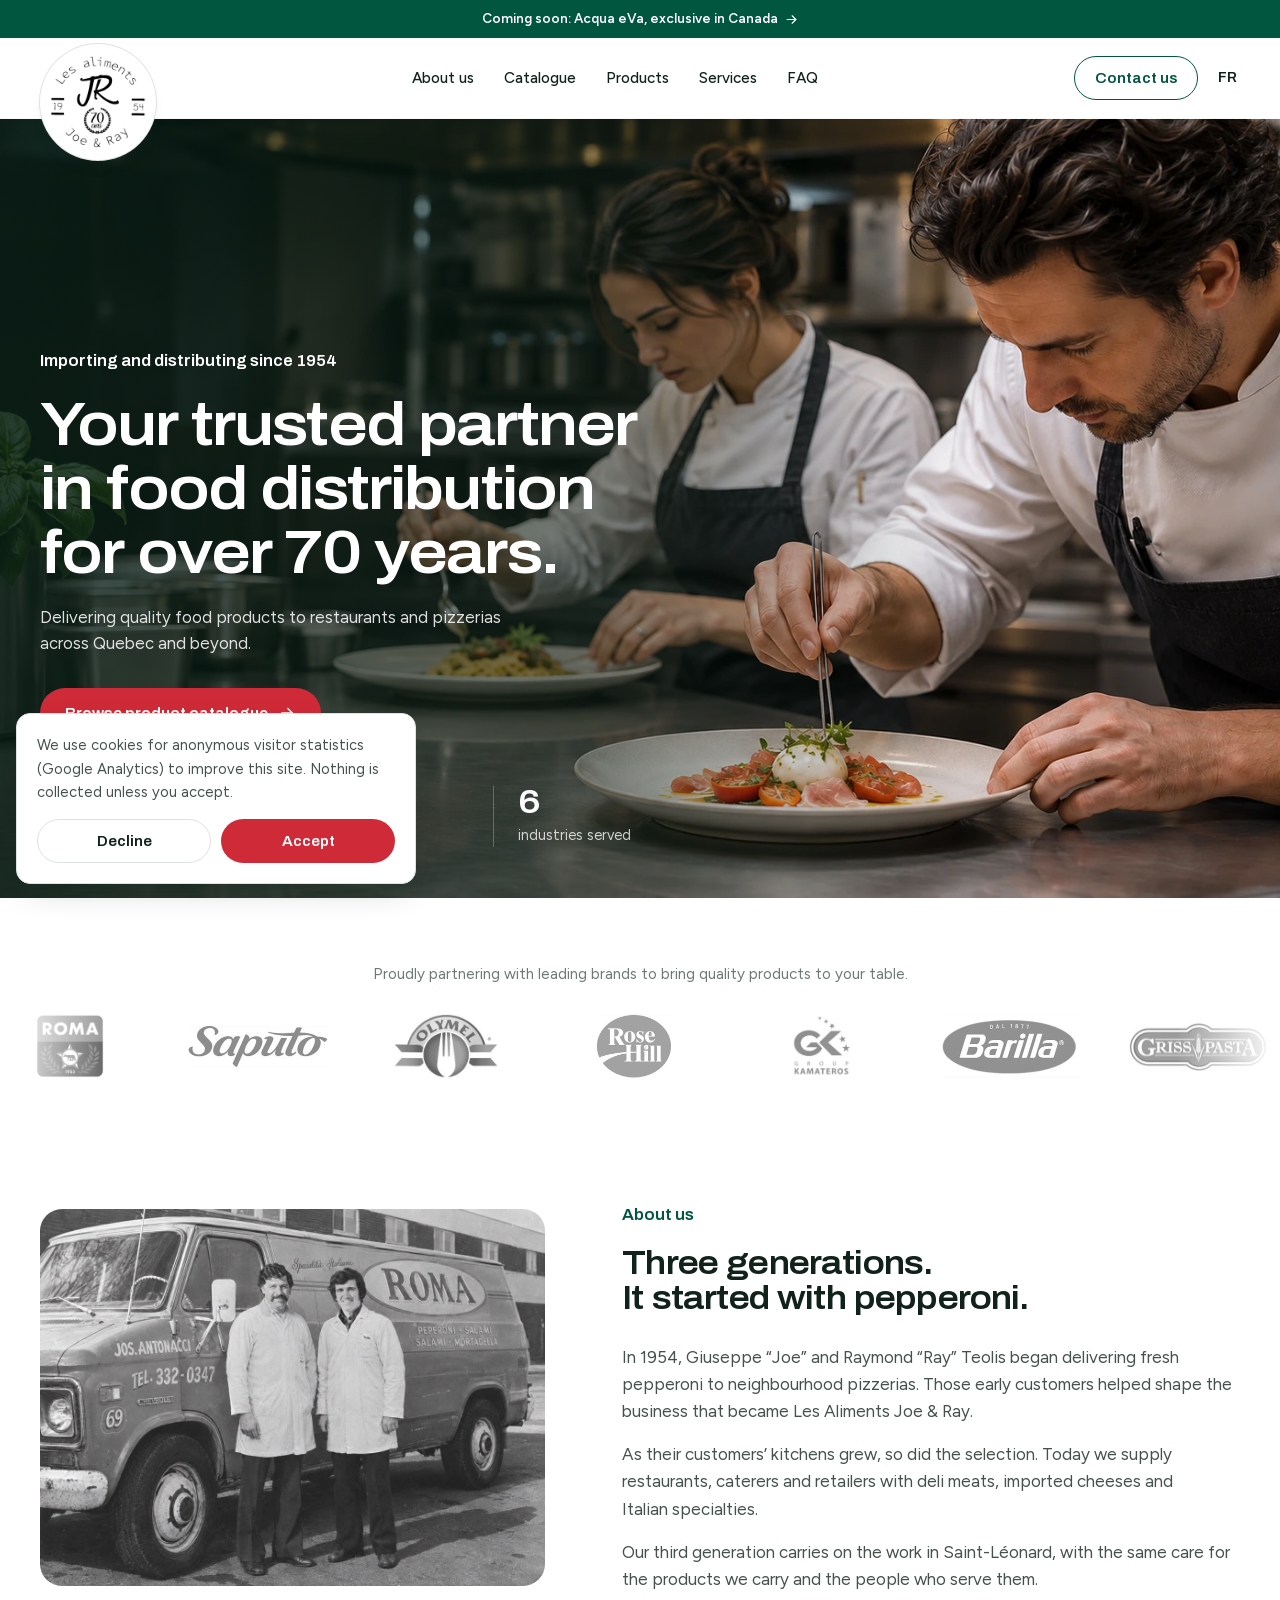
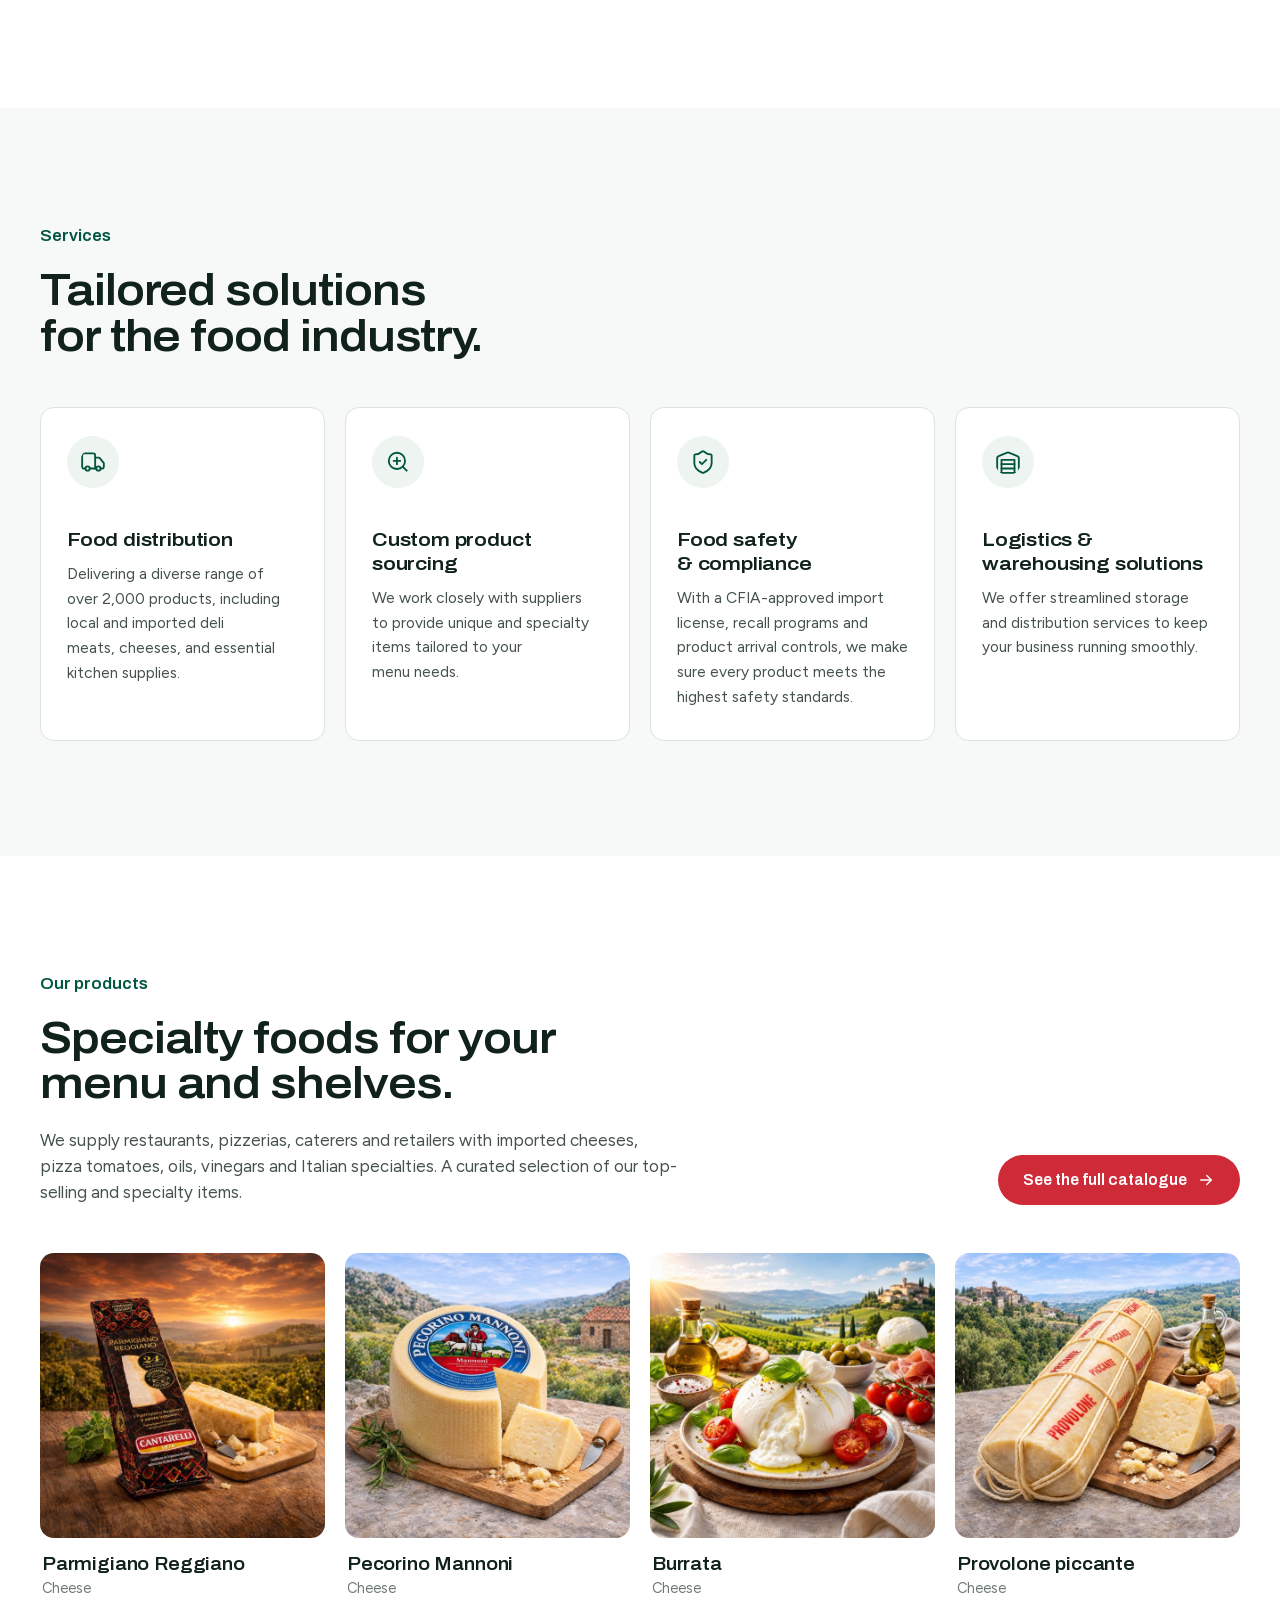
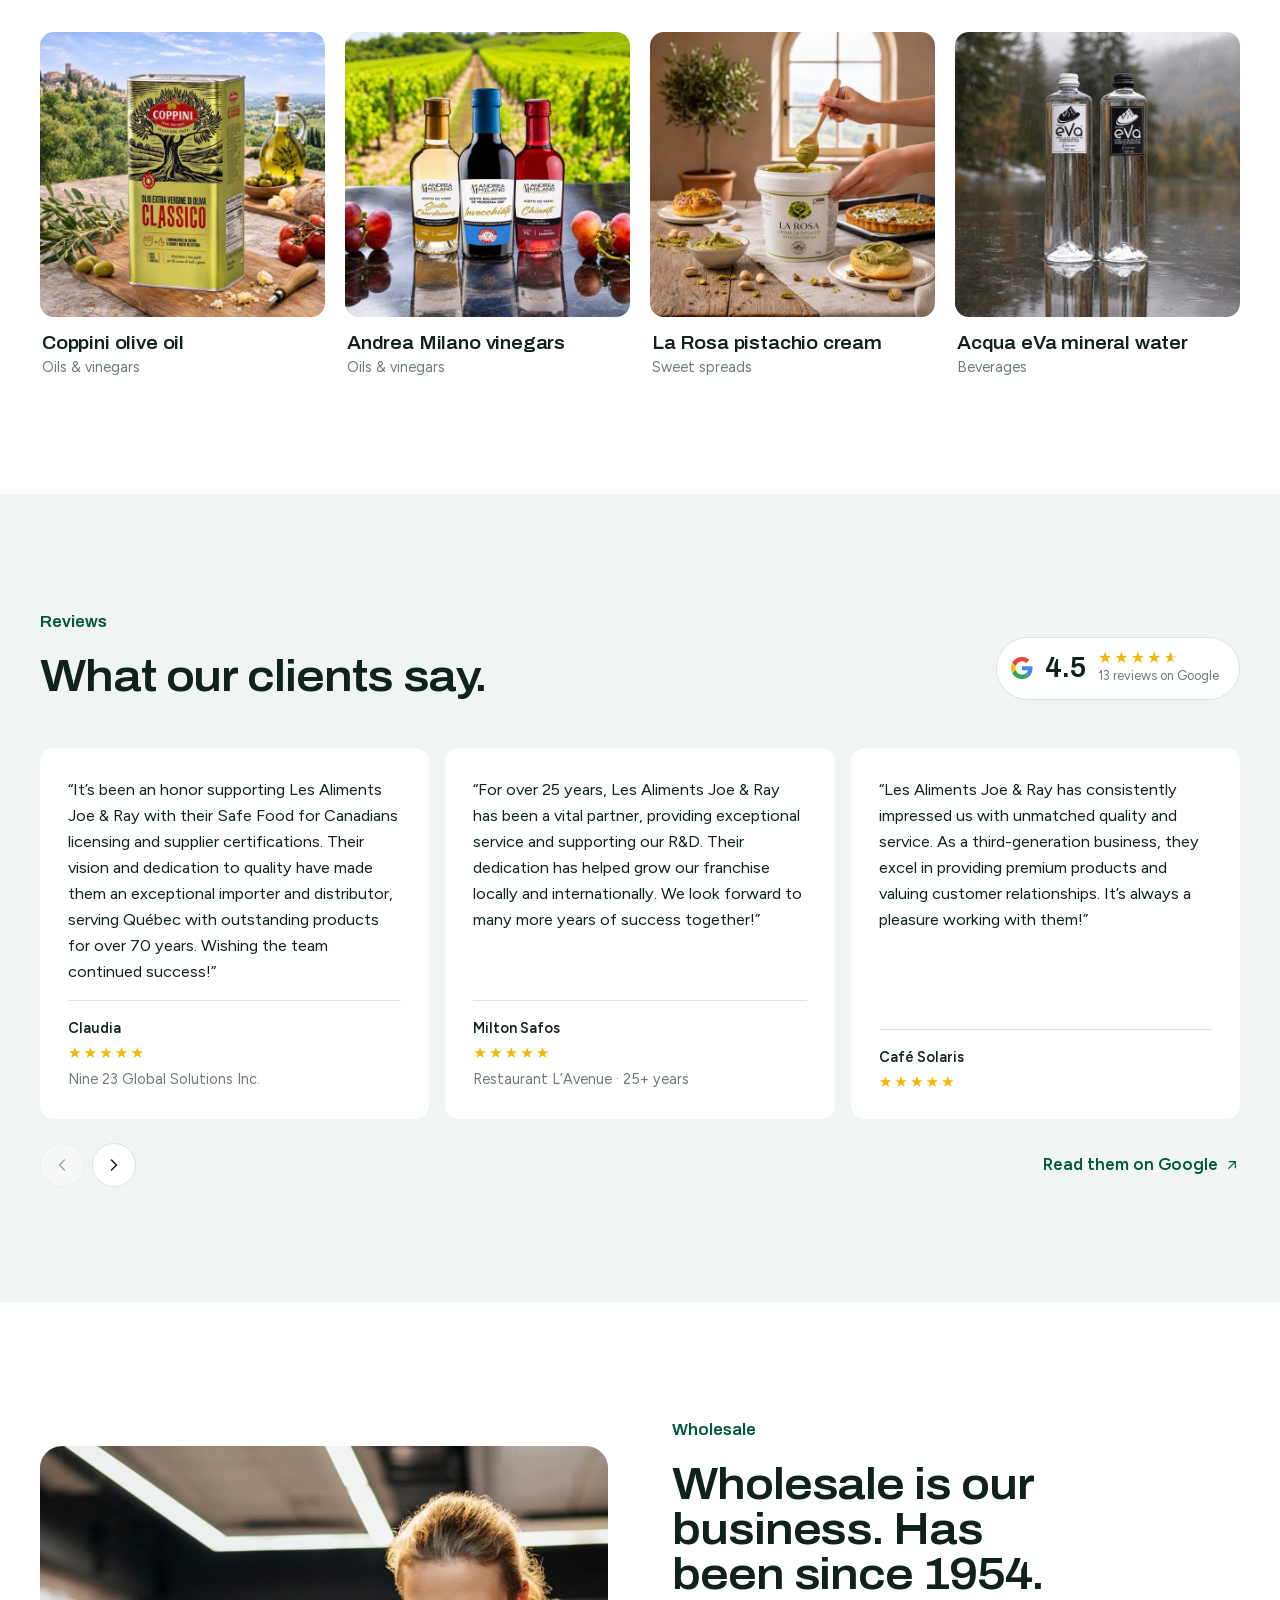
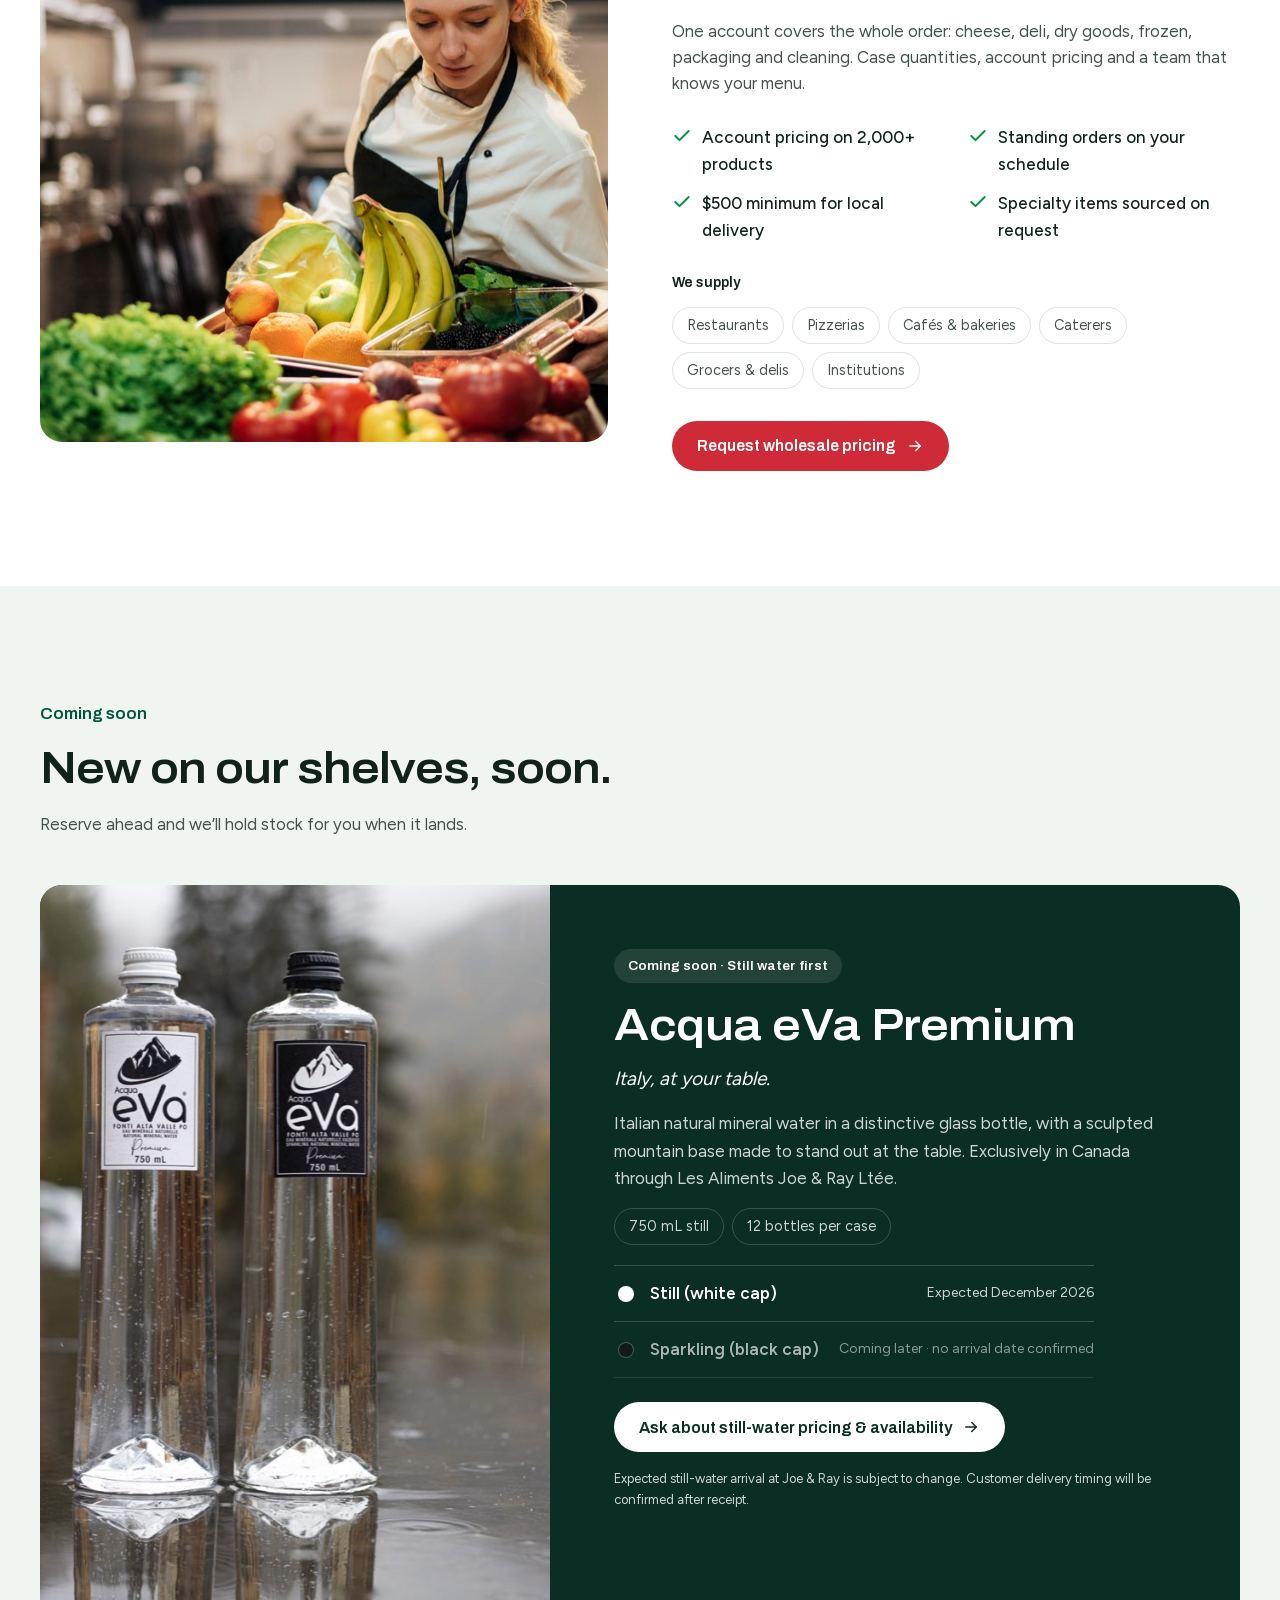
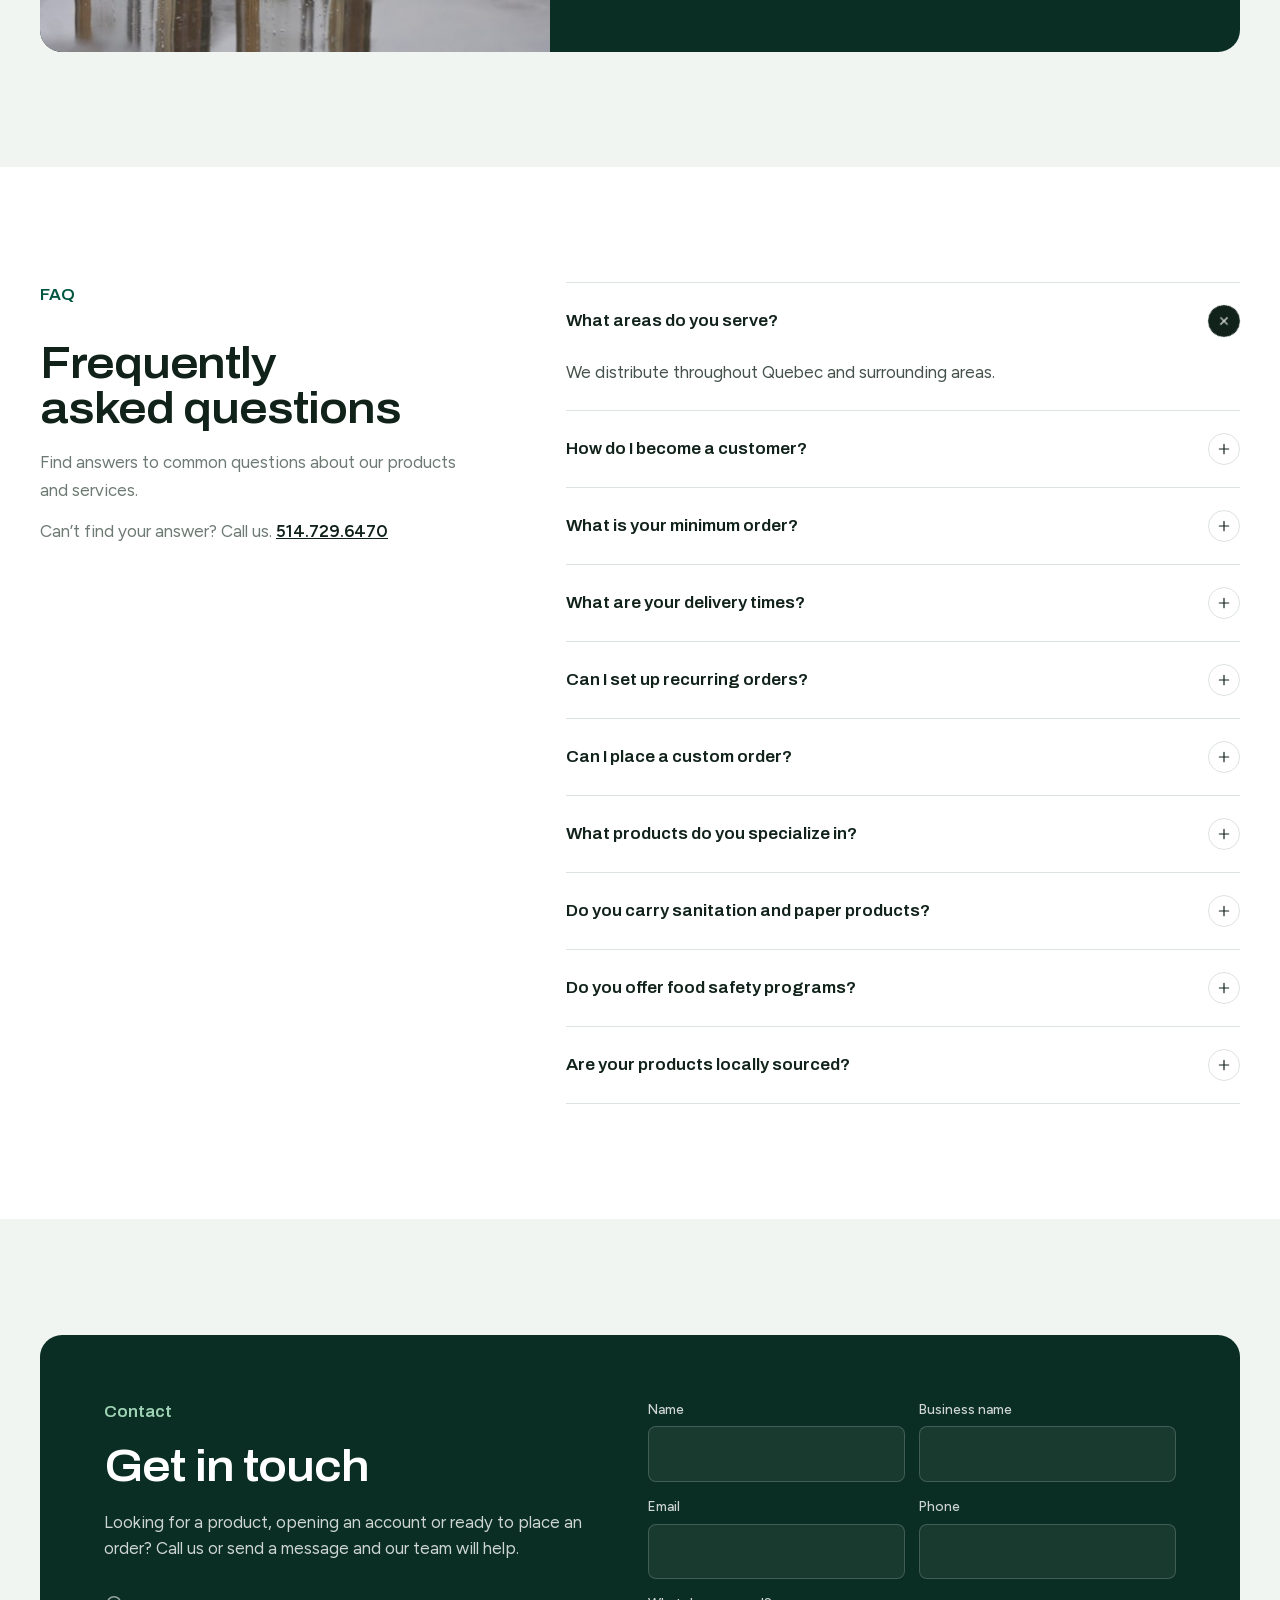
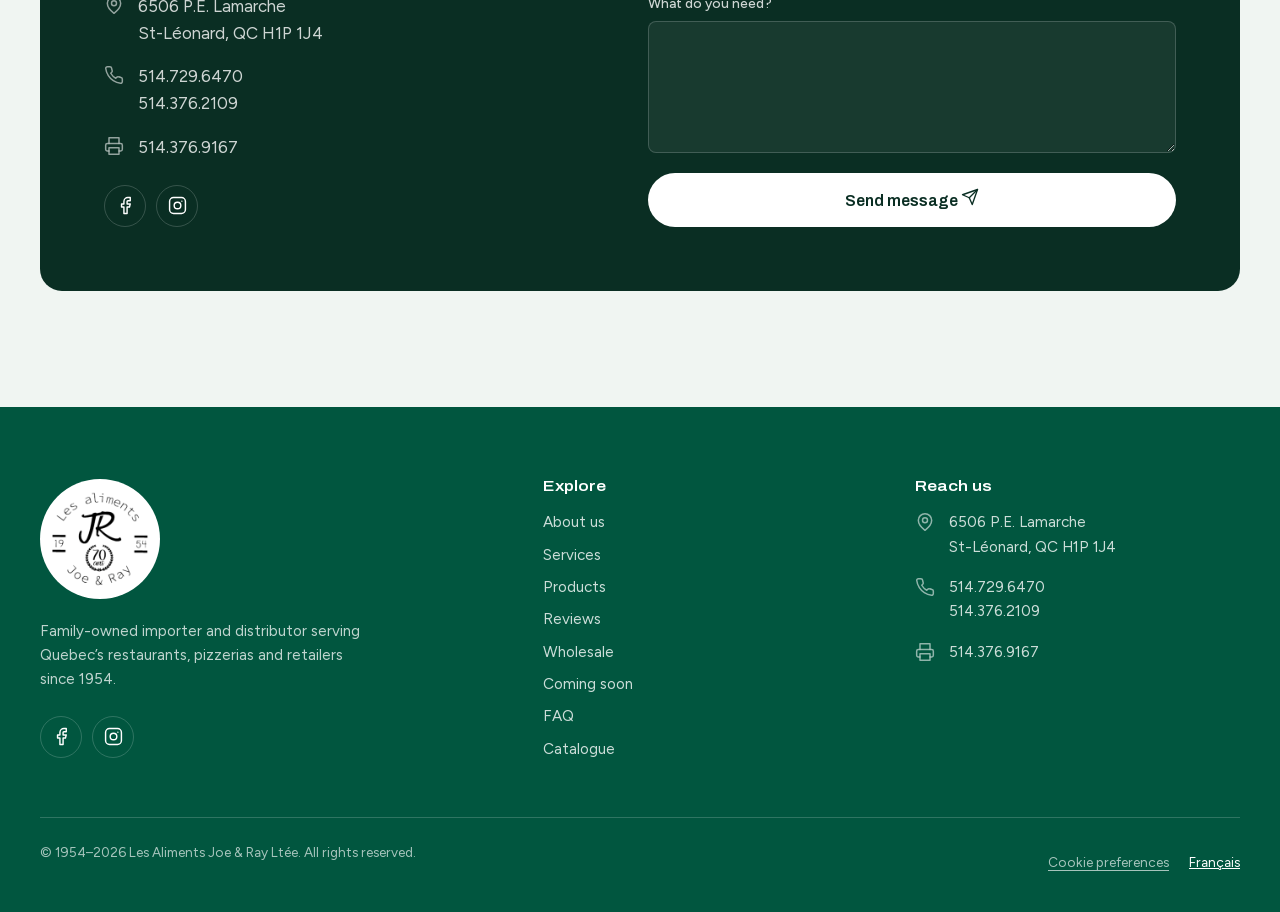
==== commit d8568ae7: "QA: GA4 + Search Console carried over (consent-gated), mobile fixes, faster images and self-hosted f" ====
--- a/index.html
+++ b/index.html
@@ -18,13 +18,13 @@
 <meta property="og:locale" content="en_CA">
 <meta name="theme-color" content="#01563f">
 <link rel="icon" href="/assets/img/favicon.png">
-<link rel="preconnect" href="https://fonts.googleapis.com">
-<link rel="preconnect" href="https://fonts.gstatic.com" crossorigin>
-<link rel="stylesheet" href="https://fonts.googleapis.com/css2?family=Archivo:wdth,wght@100,500;100,600;112,600;112,700&family=Figtree:wght@400;500;600&display=swap">
-<link rel="stylesheet" href="/assets/css/site.css?v=25ebede9">
-<script src="/assets/js/site.js?v=eed13e20" defer></script>
+<meta name="google-site-verification" content="nvdpJP9yOwcSlDyPttY3jAWyOK8gILvKpgcRsg1kwzI">
+<link rel="preload" href="/assets/fonts/figtree-latin.woff2" as="font" type="font/woff2" crossorigin>
+<link rel="preload" href="/assets/fonts/archivo-latin.woff2" as="font" type="font/woff2" crossorigin>
+<link rel="stylesheet" href="/assets/css/site.css?v=2cd88f7b">
+<script src="/assets/js/site.js?v=e019f893" defer></script>
 <script type="application/ld+json">{"@context": "https://schema.org", "@type": "WholesaleStore", "name": "Les Aliments Joe & Ray", "legalName": "Les Aliments Joe & Ray Ltée", "url": "https://alimentsjoeandray.com/", "logo": "https://alimentsjoeandray.com/assets/img/logo.png", "image": "https://alimentsjoeandray.com/assets/img/hero-full.webp", "foundingDate": "1954", "telephone": "+1-514-729-6470", "faxNumber": "+1-514-376-9167", "description": "Family-owned importer and distributor in Saint-Léonard serving restaurants, pizzerias, caterers and retailers across Quebec with 2,000+ products. CFIA-licensed.", "areaServed": "Quebec", "address": {"@type": "PostalAddress", "streetAddress": "6506 P.E. Lamarche", "addressLocality": "Saint-Léonard", "addressRegion": "QC", "postalCode": "H1P 1J4", "addressCountry": "CA"}}</script><script type="application/ld+json">{"@context": "https://schema.org", "@type": "FAQPage", "mainEntity": [{"@type": "Question", "name": "What areas do you serve?", "acceptedAnswer": {"@type": "Answer", "text": "We distribute throughout Quebec and surrounding areas."}}, {"@type": "Question", "name": "How do I become a customer?", "acceptedAnswer": {"@type": "Answer", "text": "Fill out the contact form below or call us at 514.729.6470. We’ll set up your account and pricing."}}, {"@type": "Question", "name": "What is your minimum order?", "acceptedAnswer": {"@type": "Answer", "text": "$500 for local deliveries."}}, {"@type": "Question", "name": "What are your delivery times?", "acceptedAnswer": {"@type": "Answer", "text": "Delivery times vary based on location. Call us at 514.729.6470 and we’ll confirm the schedule for your area."}}, {"@type": "Question", "name": "Can I set up recurring orders?", "acceptedAnswer": {"@type": "Answer", "text": "Yes. We offer recurring deliveries on the schedule that suits your kitchen."}}, {"@type": "Question", "name": "Can I place a custom order?", "acceptedAnswer": {"@type": "Answer", "text": "Yes. We work with our suppliers to source specialty products for your business."}}, {"@type": "Question", "name": "What products do you specialize in?", "acceptedAnswer": {"@type": "Answer", "text": "Deli meats, cheeses and imported specialty foods, mostly Italian."}}, {"@type": "Question", "name": "Do you carry sanitation and paper products?", "acceptedAnswer": {"@type": "Answer", "text": "Yes, a wide range of cleaning, packaging and paper products for food businesses."}}, {"@type": "Question", "name": "Do you offer food safety programs?", "acceptedAnswer": {"@type": "Answer", "text": "Yes. We hold a CFIA import licence and run food safety and product recall programs."}}, {"@type": "Question", "name": "Are your products locally sourced?", "acceptedAnswer": {"@type": "Answer", "text": "We carry a mix of local and imported products to fit your needs."}}]}</script>
-</head><body data-page="home">
+</head><body data-page="home" data-ga="G-JQ5V6RXPCJ" data-ga-hosts="alimentsjoeandray.com www.alimentsjoeandray.com">
 <svg width="0" height="0" style="position:absolute" aria-hidden="true"><defs>
 <symbol id="i-facebook" viewBox="0 0 24 24"><path d="M18 2h-3a5 5 0 0 0-5 5v3H7v4h3v8h4v-8h3l1-4h-4V7a1 1 0 0 1 1-1h3z"/></symbol>
 <symbol id="i-instagram" viewBox="0 0 24 24"><rect width="20" height="20" x="2" y="2" rx="5"/><circle cx="12" cy="12" r="4.2"/><path d="M17.5 6.5h.01"/></symbol>
@@ -57,7 +57,7 @@
   </div>
   <div class="wrap bar">
     <a class="brand" href="/" aria-label="Les Aliments Joe &amp; Ray">
-      <img src="/assets/img/logo-mark.png?v=e575352b" alt="" width="508" height="508">
+      <img src="/assets/img/logo-mark.png?v=b7798417" alt="" width="508" height="508">
     </a>
     <nav class="nav" id="menu" popover aria-label="Main">
       <button class="icon-btn nav-close" popovertarget="menu" popovertargetaction="hide" aria-label="Close"><svg class="i" aria-hidden="true"><use href="#i-x"/></svg></button>
@@ -86,7 +86,10 @@
       <ul class="hero-stats" aria-label="Les Aliments Joe &amp; Ray in numbers"><li><strong>2,000+</strong><span>products, local and imported</span></li><li><strong>CFIA</strong><span>licensed importer</span></li><li><strong>6</strong><span>industries served</span></li></ul>
     </div>
     <figure class="hero-media">
-      <img src="/assets/img/hero-full.webp" alt="Two chefs plating burrata, tomatoes and pasta at a stainless steel kitchen counter" width="1774" height="887" fetchpriority="high">
+      <picture>
+        <source media="(max-width: 640px)" srcset="/assets/img/hero-mobile.jpg" width="640" height="887">
+        <img src="/assets/img/hero-full.webp" alt="Two chefs plating burrata, tomatoes and pasta at a stainless steel kitchen counter" width="1774" height="887" fetchpriority="high">
+      </picture>
     </figure>
   </div>
 </section>
@@ -405,7 +408,7 @@
 <footer class="site-footer">
   <div class="wrap foot-grid">
     <div>
-      <img class="foot-logo" src="/assets/img/logo-mark.png?v=e575352b" alt="Les Aliments Joe &amp; Ray" width="120" height="120" loading="lazy">
+      <img class="foot-logo" src="/assets/img/logo-mark.png?v=b7798417" alt="Les Aliments Joe &amp; Ray" width="120" height="120" loading="lazy">
       <p class="muted">Family-owned importer and distributor serving Quebec’s restaurants, pizzerias and retailers since 1954.</p>
       <ul class="social" aria-label="Follow us"><li><a href="https://www.facebook.com/alimentsjoeandray" target="_blank" rel="noopener" aria-label="Facebook"><svg class="i" aria-hidden="true"><use href="#i-facebook"/></svg></a></li><li><a href="https://www.instagram.com/alimjoeandray/" target="_blank" rel="noopener" aria-label="Instagram"><svg class="i" aria-hidden="true"><use href="#i-instagram"/></svg></a></li></ul>
     </div>
@@ -424,8 +427,16 @@
   </div>
   <div class="wrap foot-bottom">
     <span>© 1954–2026 Les Aliments Joe &amp; Ray Ltée. All rights reserved.</span>
-    <a href="/fr/" hreflang="fr" lang="fr">Français</a>
+    <span class="foot-bottom-links"><button class="link-btn" type="button" data-consent="open">Cookie preferences</button>
+    <a href="/fr/" hreflang="fr" lang="fr">Français</a></span>
   </div>
 </footer>
+<div class="consent" id="consent" role="region" aria-label="Cookie consent" hidden>
+  <p>We use cookies for anonymous visitor statistics (Google Analytics) to improve this site. Nothing is collected unless you accept.</p>
+  <div class="consent-actions">
+    <button class="btn btn-ghost" type="button" data-consent="denied">Decline</button>
+    <button class="btn btn-primary" type="button" data-consent="granted">Accept</button>
+  </div>
+</div>
 </body>
 </html>
--- a/assets/css/site.css
+++ b/assets/css/site.css
@@ -3,6 +3,142 @@
      [data-state] on .form (idle|sending|sent|error), #catalogue (results|empty), .code (idle|copied)
      html[data-scrolled] for the header, [popover]:popover-open for the mobile menu,
      details[open] for FAQ, input:checked for catalogue categories. */
+
+/* Self-hosted Google Fonts (SIL Open Font License): Archivo, Figtree. Latin + Latin Extended only. */
+/* Archivo · latin-ext */
+@font-face {
+  font-family: 'Archivo';
+  font-style: normal;
+  font-weight: 500;
+  font-stretch: 100%;
+  font-display: swap;
+  src: url(/assets/fonts/archivo-latin-ext.woff2) format('woff2');
+  unicode-range: U+0100-02BA, U+02BD-02C5, U+02C7-02CC, U+02CE-02D7, U+02DD-02FF, U+0304, U+0308, U+0329, U+1D00-1DBF, U+1E00-1E9F, U+1EF2-1EFF, U+2020, U+20A0-20AB, U+20AD-20C4, U+2113, U+2C60-2C7F, U+A720-A7FF;
+}
+/* Archivo · latin */
+@font-face {
+  font-family: 'Archivo';
+  font-style: normal;
+  font-weight: 500;
+  font-stretch: 100%;
+  font-display: swap;
+  src: url(/assets/fonts/archivo-latin.woff2) format('woff2');
+  unicode-range: U+0000-00FF, U+0131, U+0152-0153, U+02BB-02BC, U+02C6, U+02DA, U+02DC, U+0304, U+0308, U+0329, U+2000-206F, U+20AC, U+2122, U+2191, U+2193, U+2212, U+2215, U+FEFF, U+FFFD;
+}
+/* Archivo · latin-ext */
+@font-face {
+  font-family: 'Archivo';
+  font-style: normal;
+  font-weight: 600;
+  font-stretch: 100%;
+  font-display: swap;
+  src: url(/assets/fonts/archivo-latin-ext.woff2) format('woff2');
+  unicode-range: U+0100-02BA, U+02BD-02C5, U+02C7-02CC, U+02CE-02D7, U+02DD-02FF, U+0304, U+0308, U+0329, U+1D00-1DBF, U+1E00-1E9F, U+1EF2-1EFF, U+2020, U+20A0-20AB, U+20AD-20C4, U+2113, U+2C60-2C7F, U+A720-A7FF;
+}
+/* Archivo · latin */
+@font-face {
+  font-family: 'Archivo';
+  font-style: normal;
+  font-weight: 600;
+  font-stretch: 100%;
+  font-display: swap;
+  src: url(/assets/fonts/archivo-latin.woff2) format('woff2');
+  unicode-range: U+0000-00FF, U+0131, U+0152-0153, U+02BB-02BC, U+02C6, U+02DA, U+02DC, U+0304, U+0308, U+0329, U+2000-206F, U+20AC, U+2122, U+2191, U+2193, U+2212, U+2215, U+FEFF, U+FFFD;
+}
+/* Archivo · latin-ext */
+@font-face {
+  font-family: 'Archivo';
+  font-style: normal;
+  font-weight: 600;
+  font-stretch: 112%;
+  font-display: swap;
+  src: url(/assets/fonts/archivo-latin-ext.woff2) format('woff2');
+  unicode-range: U+0100-02BA, U+02BD-02C5, U+02C7-02CC, U+02CE-02D7, U+02DD-02FF, U+0304, U+0308, U+0329, U+1D00-1DBF, U+1E00-1E9F, U+1EF2-1EFF, U+2020, U+20A0-20AB, U+20AD-20C4, U+2113, U+2C60-2C7F, U+A720-A7FF;
+}
+/* Archivo · latin */
+@font-face {
+  font-family: 'Archivo';
+  font-style: normal;
+  font-weight: 600;
+  font-stretch: 112%;
+  font-display: swap;
+  src: url(/assets/fonts/archivo-latin.woff2) format('woff2');
+  unicode-range: U+0000-00FF, U+0131, U+0152-0153, U+02BB-02BC, U+02C6, U+02DA, U+02DC, U+0304, U+0308, U+0329, U+2000-206F, U+20AC, U+2122, U+2191, U+2193, U+2212, U+2215, U+FEFF, U+FFFD;
+}
+/* Archivo · latin-ext */
+@font-face {
+  font-family: 'Archivo';
+  font-style: normal;
+  font-weight: 700;
+  font-stretch: 112%;
+  font-display: swap;
+  src: url(/assets/fonts/archivo-latin-ext.woff2) format('woff2');
+  unicode-range: U+0100-02BA, U+02BD-02C5, U+02C7-02CC, U+02CE-02D7, U+02DD-02FF, U+0304, U+0308, U+0329, U+1D00-1DBF, U+1E00-1E9F, U+1EF2-1EFF, U+2020, U+20A0-20AB, U+20AD-20C4, U+2113, U+2C60-2C7F, U+A720-A7FF;
+}
+/* Archivo · latin */
+@font-face {
+  font-family: 'Archivo';
+  font-style: normal;
+  font-weight: 700;
+  font-stretch: 112%;
+  font-display: swap;
+  src: url(/assets/fonts/archivo-latin.woff2) format('woff2');
+  unicode-range: U+0000-00FF, U+0131, U+0152-0153, U+02BB-02BC, U+02C6, U+02DA, U+02DC, U+0304, U+0308, U+0329, U+2000-206F, U+20AC, U+2122, U+2191, U+2193, U+2212, U+2215, U+FEFF, U+FFFD;
+}
+/* Figtree · latin-ext */
+@font-face {
+  font-family: 'Figtree';
+  font-style: normal;
+  font-weight: 400;
+  font-display: swap;
+  src: url(/assets/fonts/figtree-latin-ext.woff2) format('woff2');
+  unicode-range: U+0100-02BA, U+02BD-02C5, U+02C7-02CC, U+02CE-02D7, U+02DD-02FF, U+0304, U+0308, U+0329, U+1D00-1DBF, U+1E00-1E9F, U+1EF2-1EFF, U+2020, U+20A0-20AB, U+20AD-20C4, U+2113, U+2C60-2C7F, U+A720-A7FF;
+}
+/* Figtree · latin */
+@font-face {
+  font-family: 'Figtree';
+  font-style: normal;
+  font-weight: 400;
+  font-display: swap;
+  src: url(/assets/fonts/figtree-latin.woff2) format('woff2');
+  unicode-range: U+0000-00FF, U+0131, U+0152-0153, U+02BB-02BC, U+02C6, U+02DA, U+02DC, U+0304, U+0308, U+0329, U+2000-206F, U+20AC, U+2122, U+2191, U+2193, U+2212, U+2215, U+FEFF, U+FFFD;
+}
+/* Figtree · latin-ext */
+@font-face {
+  font-family: 'Figtree';
+  font-style: normal;
+  font-weight: 500;
+  font-display: swap;
+  src: url(/assets/fonts/figtree-latin-ext.woff2) format('woff2');
+  unicode-range: U+0100-02BA, U+02BD-02C5, U+02C7-02CC, U+02CE-02D7, U+02DD-02FF, U+0304, U+0308, U+0329, U+1D00-1DBF, U+1E00-1E9F, U+1EF2-1EFF, U+2020, U+20A0-20AB, U+20AD-20C4, U+2113, U+2C60-2C7F, U+A720-A7FF;
+}
+/* Figtree · latin */
+@font-face {
+  font-family: 'Figtree';
+  font-style: normal;
+  font-weight: 500;
+  font-display: swap;
+  src: url(/assets/fonts/figtree-latin.woff2) format('woff2');
+  unicode-range: U+0000-00FF, U+0131, U+0152-0153, U+02BB-02BC, U+02C6, U+02DA, U+02DC, U+0304, U+0308, U+0329, U+2000-206F, U+20AC, U+2122, U+2191, U+2193, U+2212, U+2215, U+FEFF, U+FFFD;
+}
+/* Figtree · latin-ext */
+@font-face {
+  font-family: 'Figtree';
+  font-style: normal;
+  font-weight: 600;
+  font-display: swap;
+  src: url(/assets/fonts/figtree-latin-ext.woff2) format('woff2');
+  unicode-range: U+0100-02BA, U+02BD-02C5, U+02C7-02CC, U+02CE-02D7, U+02DD-02FF, U+0304, U+0308, U+0329, U+1D00-1DBF, U+1E00-1E9F, U+1EF2-1EFF, U+2020, U+20A0-20AB, U+20AD-20C4, U+2113, U+2C60-2C7F, U+A720-A7FF;
+}
+/* Figtree · latin */
+@font-face {
+  font-family: 'Figtree';
+  font-style: normal;
+  font-weight: 600;
+  font-display: swap;
+  src: url(/assets/fonts/figtree-latin.woff2) format('woff2');
+  unicode-range: U+0000-00FF, U+0131, U+0152-0153, U+02BB-02BC, U+02C6, U+02DA, U+02DC, U+0304, U+0308, U+0329, U+2000-206F, U+20AC, U+2122, U+2191, U+2193, U+2212, U+2215, U+FEFF, U+FFFD;
+}
 
 :root {
   --green-900: #0a2e23;
@@ -88,7 +224,7 @@
 html[data-scrolled] .site-header { border-bottom-color: var(--line); }
 .announce { height: var(--announce-h); background: var(--green-800); color: #fff; font-size: .84rem; }
 .announce-in { height: 100%; display: flex; align-items: center; justify-content: center; }
-.announce a { display: inline-flex; align-items: center; gap: 6px; flex: none; color: #fff; font-weight: 600; text-decoration: none; }
+.announce a { display: inline-flex; align-items: center; gap: 6px; flex: none; min-height: 100%; color: #fff; font-weight: 600; text-decoration: none; }
 .announce a:hover { text-decoration: underline; text-underline-offset: 3px; }
 .announce .i { width: 15px; height: 15px; }
 .bar { height: var(--header-h); display: flex; align-items: center; justify-content: space-between; gap: 24px; }
@@ -132,6 +268,7 @@
 .hero .lead { max-width: 46ch; }
 .hero-media { margin: 0; }
 .hero-media img { width: 100%; height: 100%; object-fit: cover; }
+.hero-media picture { display: contents; } /* phones get a portrait crop (hero-mobile.jpg) */
 /* photo edge to edge, headline over a dark wash */
 .hero { display: flex; align-items: flex-end; min-height: min(calc(100svh - var(--top)), 780px); padding: clamp(72px, 8vw, 112px) 0 clamp(36px, 4vw, 56px); overflow: hidden; isolation: isolate; }
 .hero .hero-media { position: absolute; inset: 0; z-index: -1; }
@@ -335,6 +472,18 @@
 .not-found { min-height: 50vh; }
 .not-found h1 { font-size: clamp(2rem, 4vw, 3.2rem); }
 .not-found .row { flex-wrap: wrap; }
+
+/* cookie consent: small card bottom-left, above everything; full width on phones */
+.consent { position: fixed; left: 16px; bottom: 16px; z-index: 60; max-width: 400px; padding: 20px; background: #fff; color: var(--body); border: 1px solid var(--line); border-radius: var(--r); box-shadow: 0 12px 32px -12px rgb(16 34 26 / .35); font-size: .92rem; }
+.consent[hidden] { display: none; }
+.consent-actions { display: flex; gap: 10px; margin-top: 14px; }
+.consent-actions .btn { flex: 1; min-height: 44px; padding: 0 16px; font-size: .95rem; }
+.link-btn { padding: 0; border: 0; background: none; font: inherit; color: inherit; text-decoration: underline; text-underline-offset: 3px; cursor: pointer; }
+.foot-bottom-links { display: inline-flex; gap: 20px; flex-wrap: wrap; }
+.foot-bottom-links > * { padding-block: 10px; } /* 44px tap height */
+/* iOS zooms into any field under 16px when it's tapped */
+.form input, .form textarea, .search input { font-size: max(16px, 1rem); }
+@media (max-width: 600px) { .consent { left: 10px; right: 10px; bottom: 10px; max-width: none; padding: 16px; font-size: .85rem; } .consent-actions { margin-top: 12px; } }
 
 /* footer */
 .site-footer { background: var(--green-800); color: rgb(255 255 255 / .8); padding: 72px 0 28px; font-size: .95rem; }
@@ -436,6 +585,7 @@
   .row .btn { flex: 1 1 auto; }
 
   .hero { min-height: 0; padding: 140px 0 40px; }
+  .hero .hero-media img { object-position: 50% 30%; }
   .hero-stats li { padding: 0 10px 0 0; }
   .hero-stats li + li { padding-left: 10px; }
   .hero-stats span { font-size: .78rem; line-height: 1.35; }
@@ -453,8 +603,11 @@
   .tile-meta { font-size: .85rem; }
 
   .services { grid-template-columns: 1fr; gap: 12px; }
-  .service { padding: 22px 20px 24px; }
-  .service-top { margin-bottom: 24px; }
+  /* phones: icon beside the title, so four services fit in about one screen */
+  .service { display: grid; grid-template-columns: 44px 1fr; column-gap: 16px; align-items: start; padding: 20px; }
+  .service-top { grid-row: span 2; margin: 0; }
+  .service-icon { width: 44px; height: 44px; padding: 11px; }
+  .service h3 { margin: 10px 0 6px; font-size: 1.1rem; }
 
   .g-summary { width: 100%; }
   .review-track { grid-auto-columns: 100%; gap: 12px; }
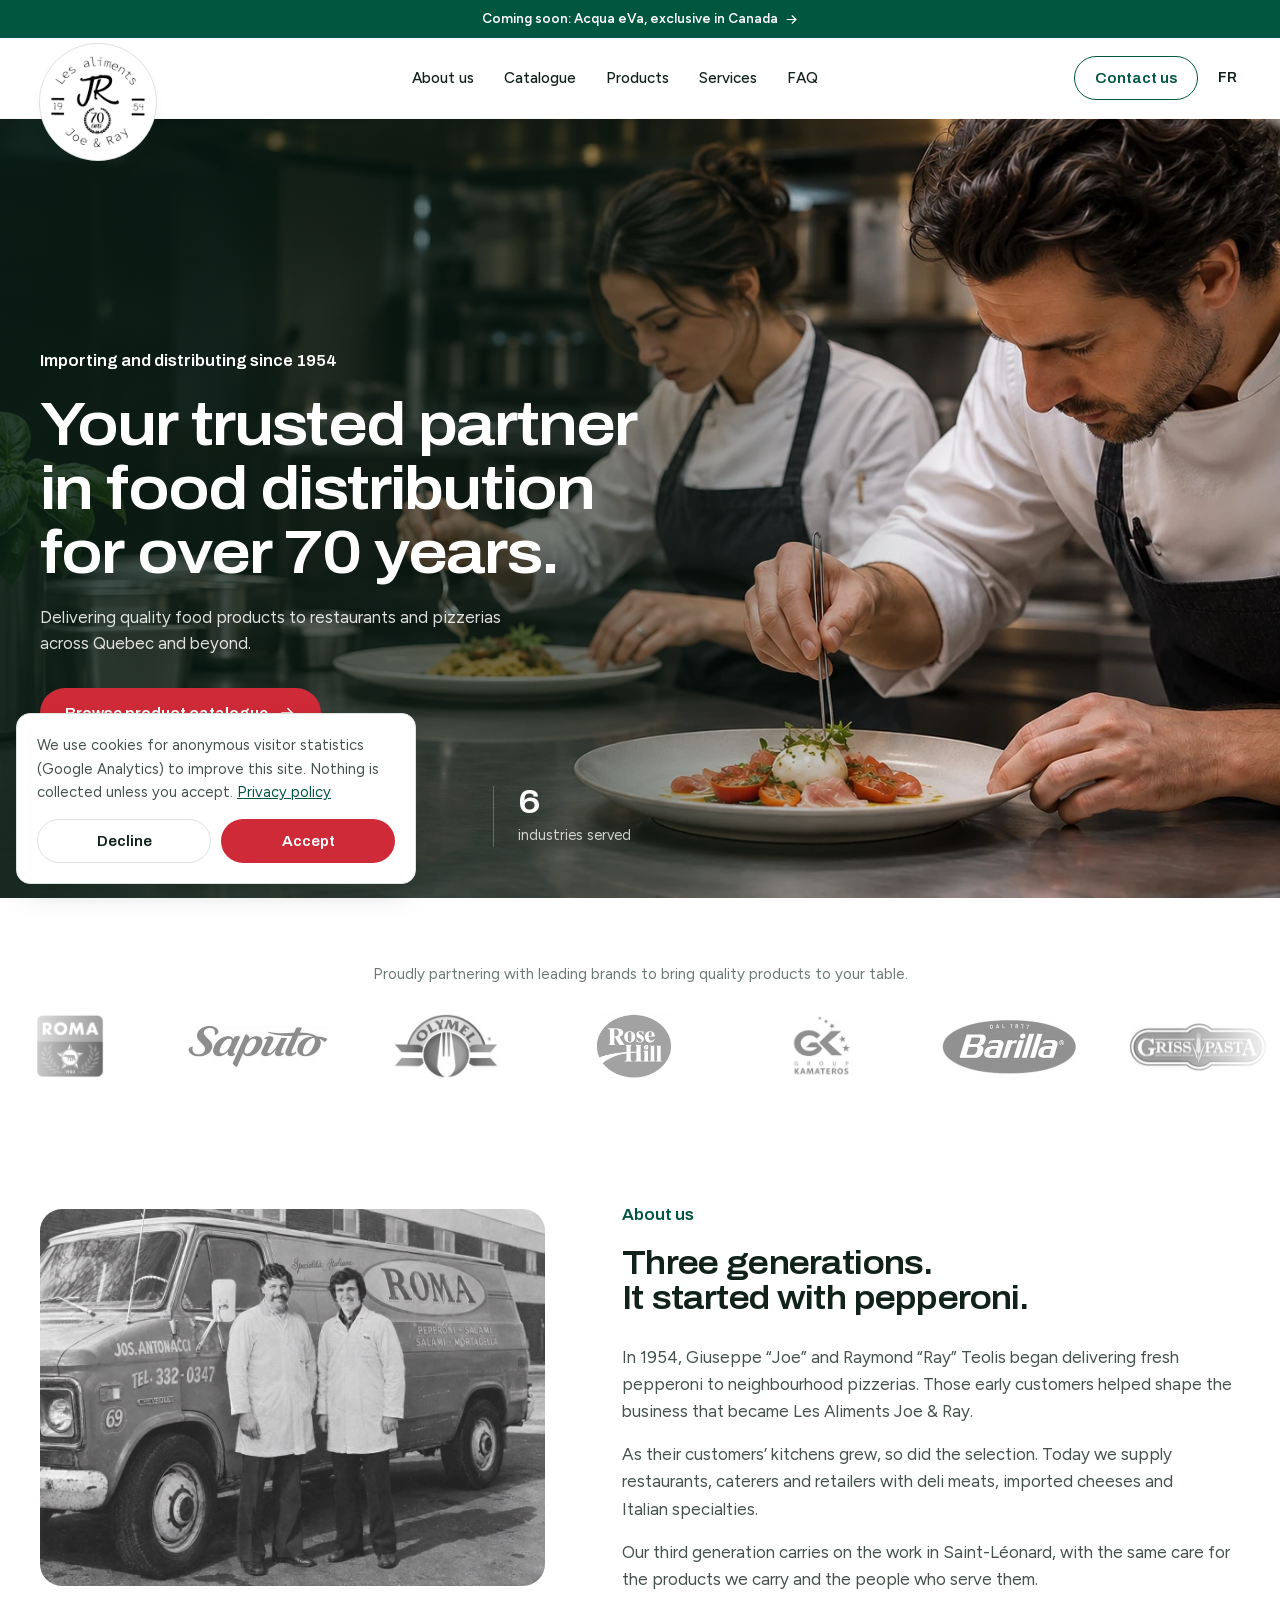
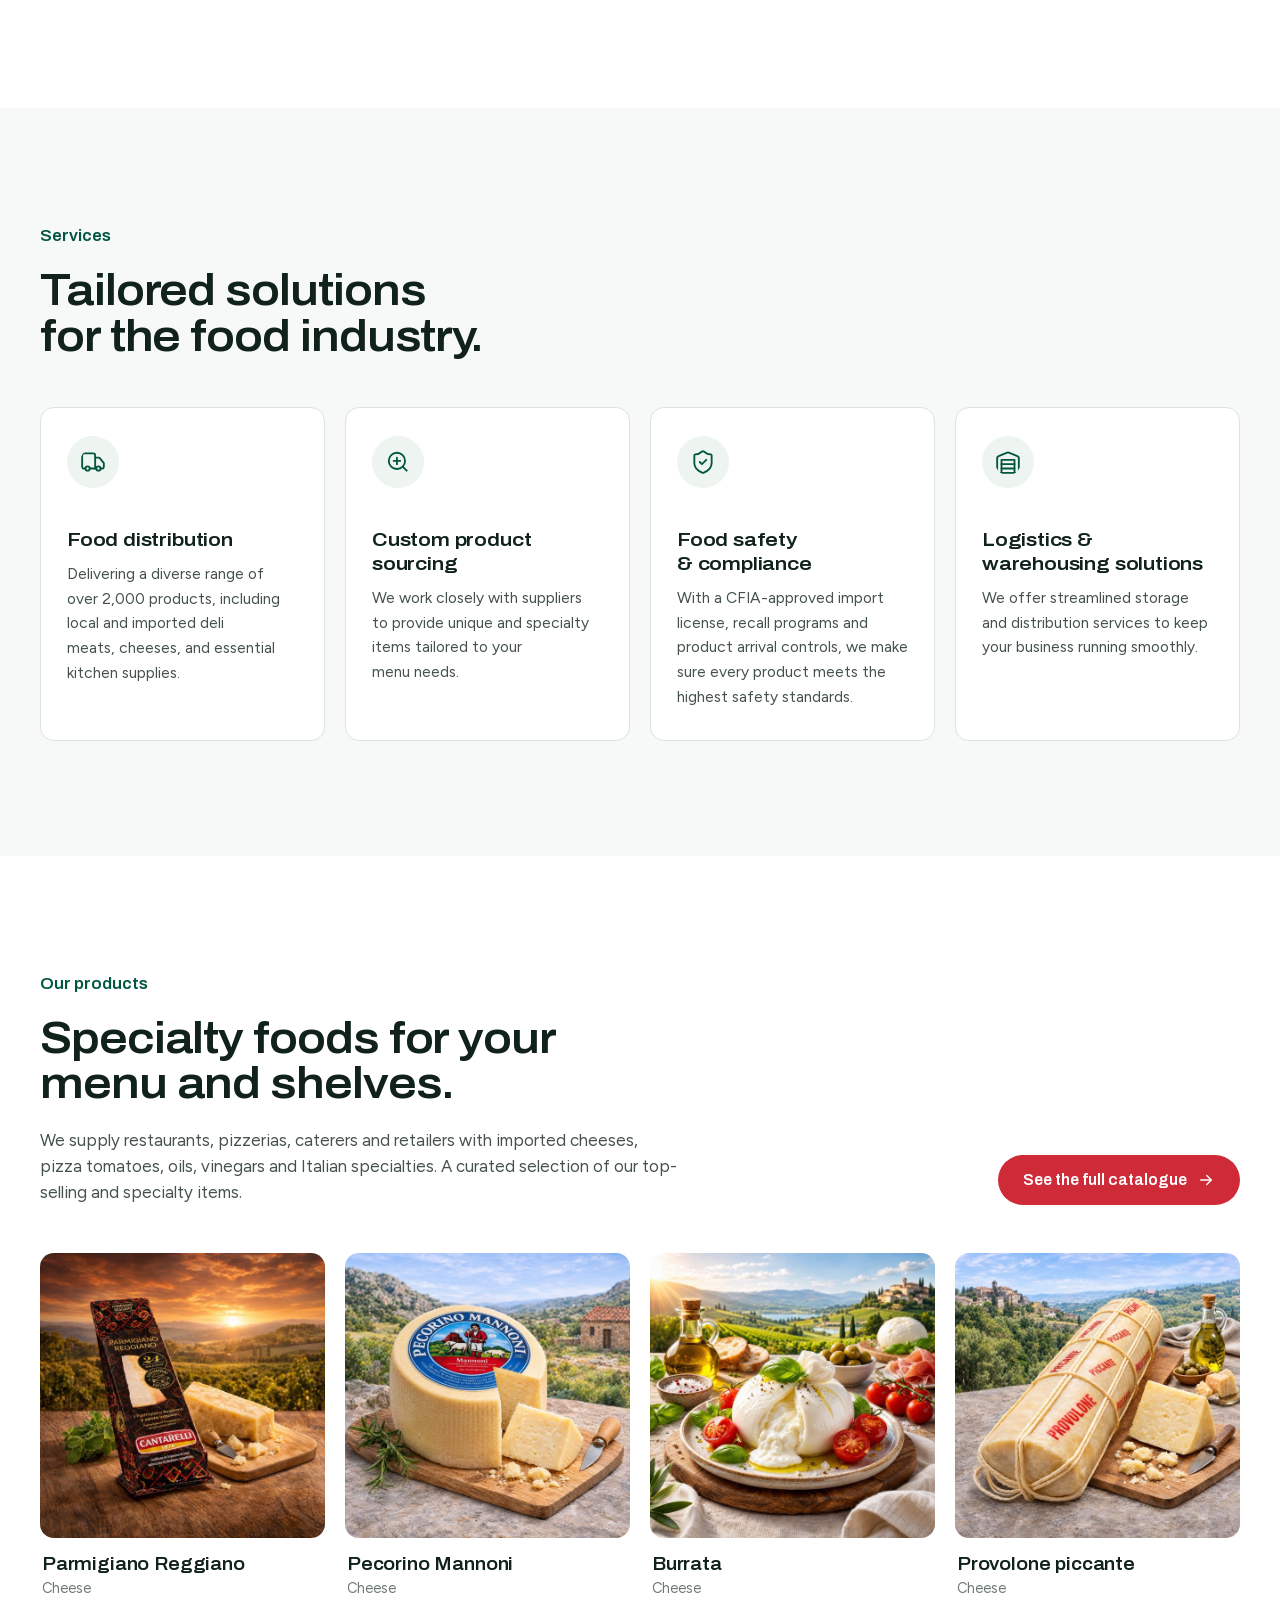
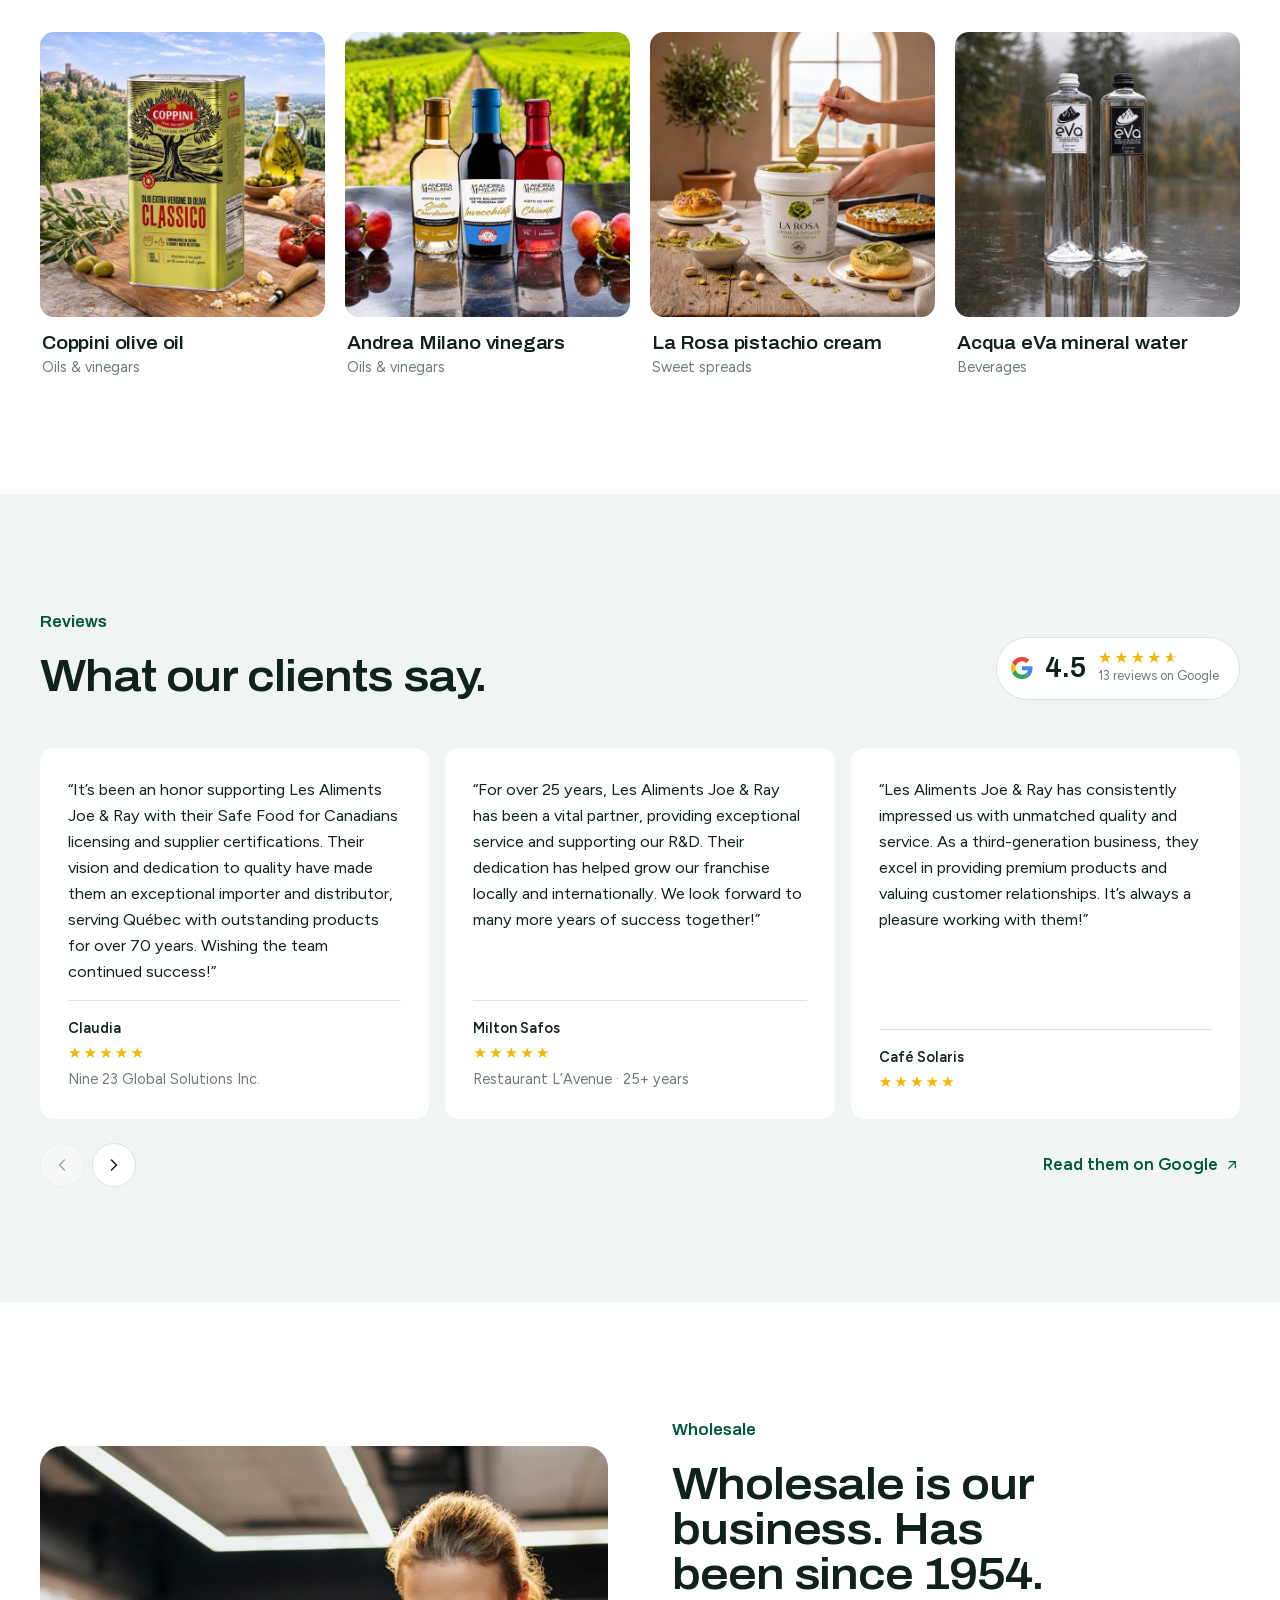
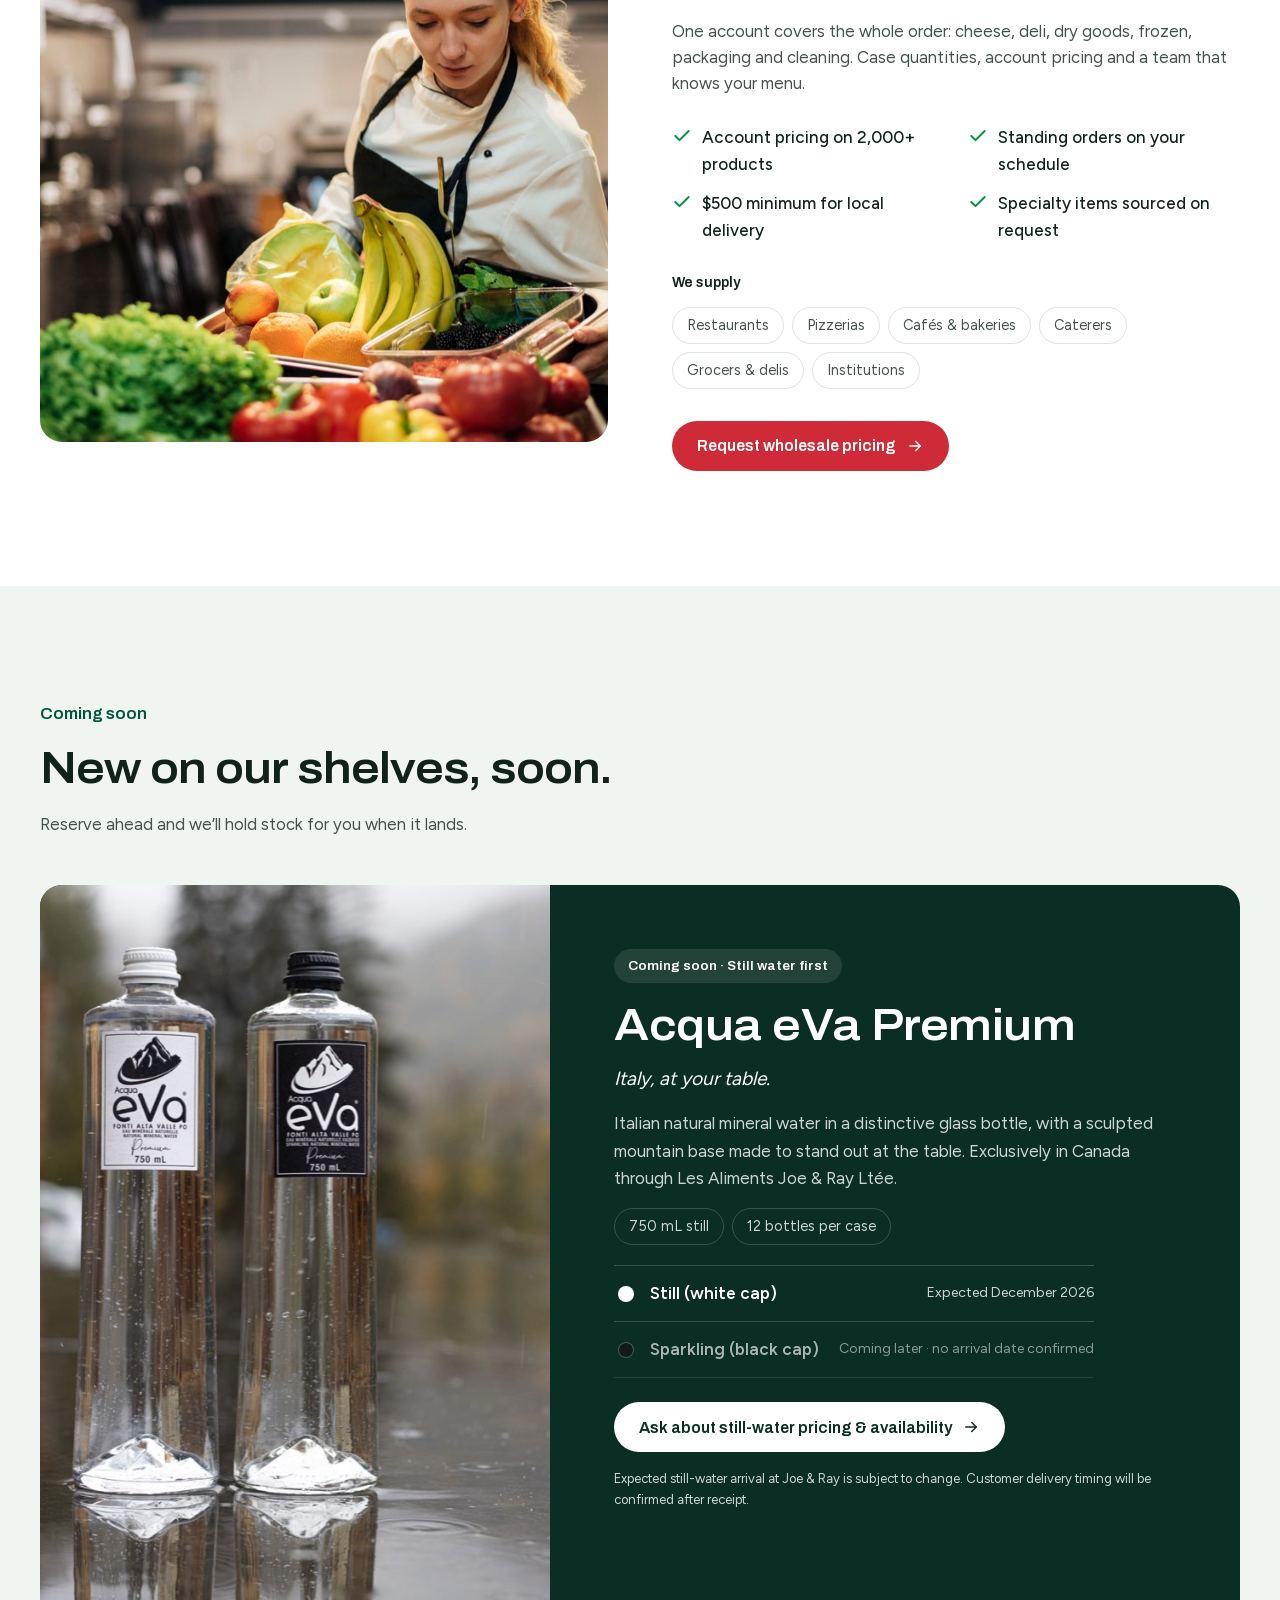
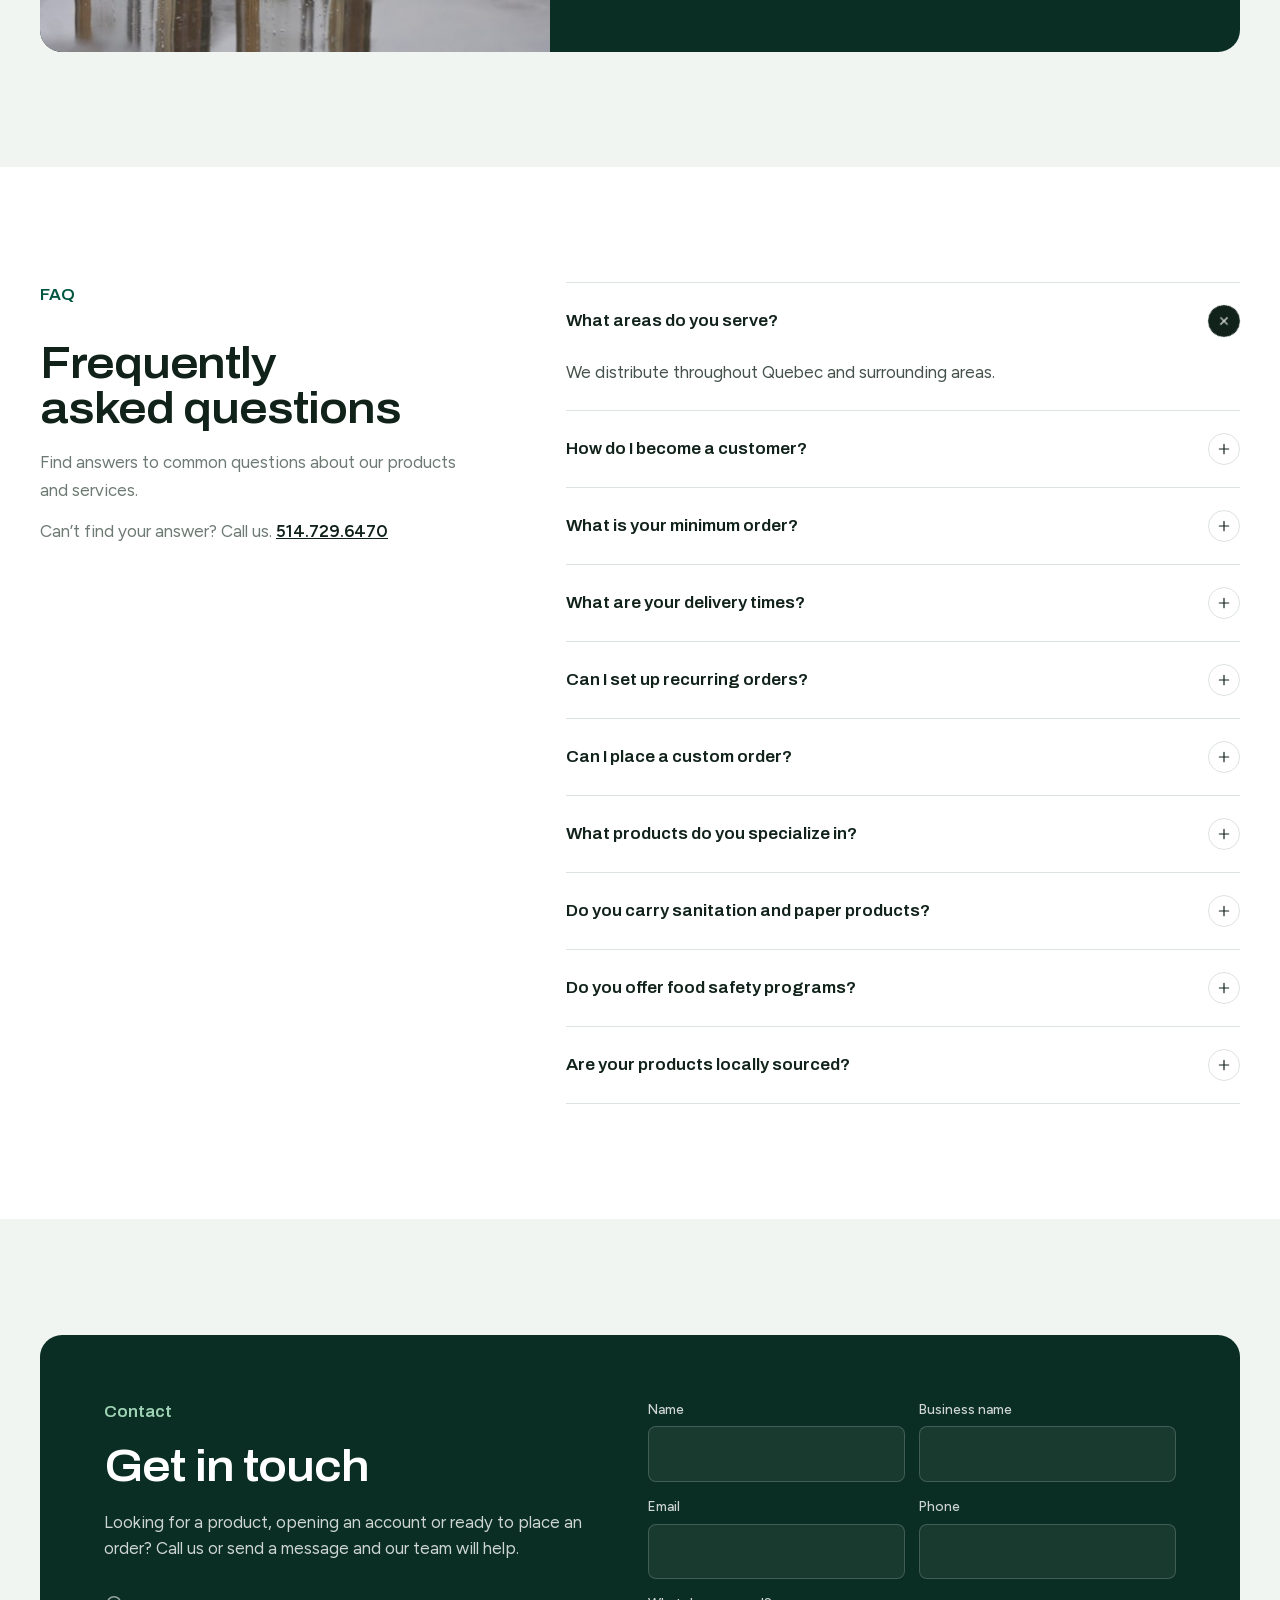
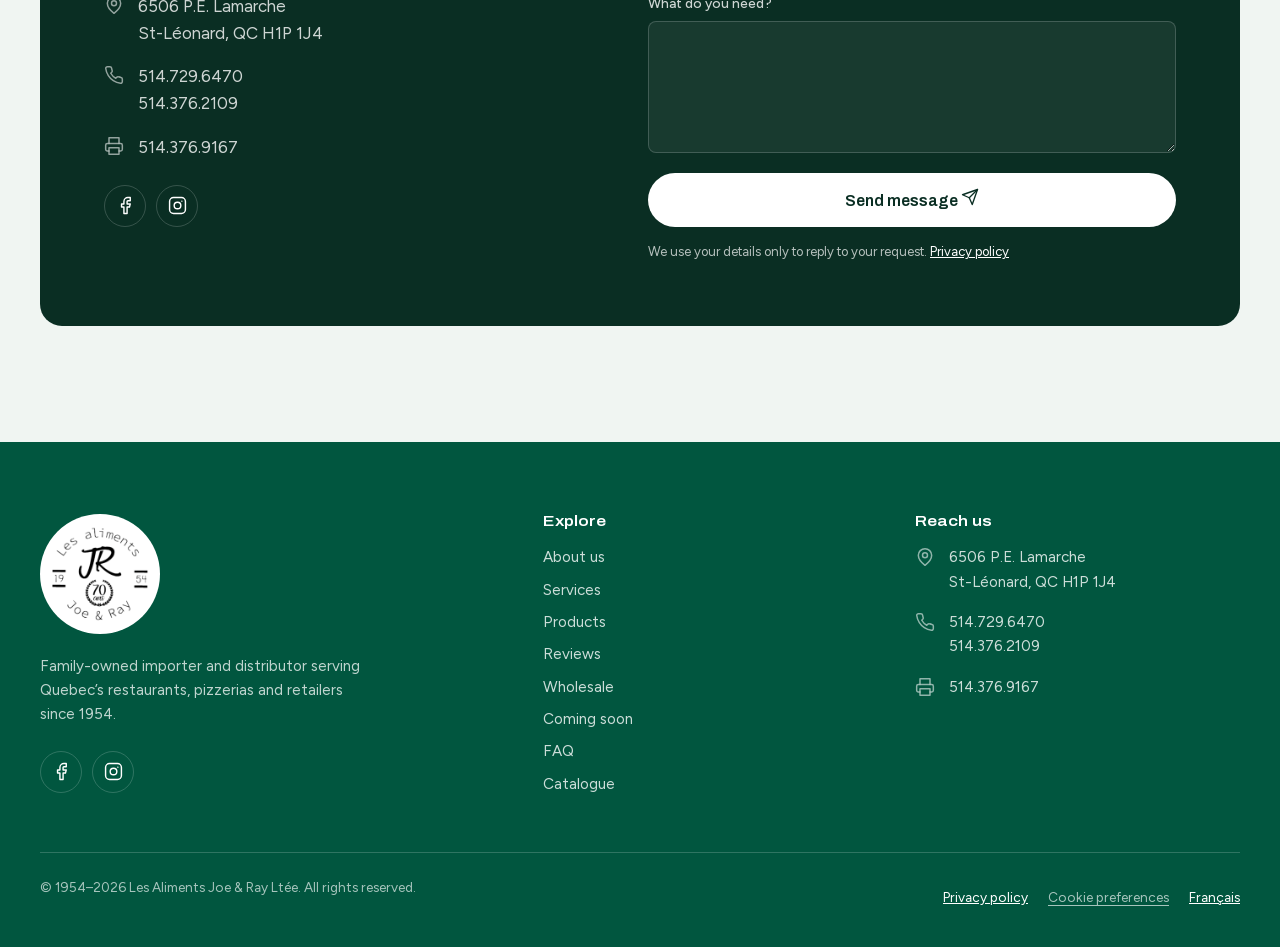
==== commit 7d3a4a01: "Privacy policy (Quebec Law 25), EN and FR, linked from footer, cookie card and contact form Co-Autho" ====
--- a/index.html
+++ b/index.html
@@ -21,7 +21,7 @@
 <meta name="google-site-verification" content="nvdpJP9yOwcSlDyPttY3jAWyOK8gILvKpgcRsg1kwzI">
 <link rel="preload" href="/assets/fonts/figtree-latin.woff2" as="font" type="font/woff2" crossorigin>
 <link rel="preload" href="/assets/fonts/archivo-latin.woff2" as="font" type="font/woff2" crossorigin>
-<link rel="stylesheet" href="/assets/css/site.css?v=2cd88f7b">
+<link rel="stylesheet" href="/assets/css/site.css?v=59e34a7e">
 <script src="/assets/js/site.js?v=e019f893" defer></script>
 <script type="application/ld+json">{"@context": "https://schema.org", "@type": "WholesaleStore", "name": "Les Aliments Joe & Ray", "legalName": "Les Aliments Joe & Ray Ltée", "url": "https://alimentsjoeandray.com/", "logo": "https://alimentsjoeandray.com/assets/img/logo.png", "image": "https://alimentsjoeandray.com/assets/img/hero-full.webp", "foundingDate": "1954", "telephone": "+1-514-729-6470", "faxNumber": "+1-514-376-9167", "description": "Family-owned importer and distributor in Saint-Léonard serving restaurants, pizzerias, caterers and retailers across Quebec with 2,000+ products. CFIA-licensed.", "areaServed": "Quebec", "address": {"@type": "PostalAddress", "streetAddress": "6506 P.E. Lamarche", "addressLocality": "Saint-Léonard", "addressRegion": "QC", "postalCode": "H1P 1J4", "addressCountry": "CA"}}</script><script type="application/ld+json">{"@context": "https://schema.org", "@type": "FAQPage", "mainEntity": [{"@type": "Question", "name": "What areas do you serve?", "acceptedAnswer": {"@type": "Answer", "text": "We distribute throughout Quebec and surrounding areas."}}, {"@type": "Question", "name": "How do I become a customer?", "acceptedAnswer": {"@type": "Answer", "text": "Fill out the contact form below or call us at 514.729.6470. We’ll set up your account and pricing."}}, {"@type": "Question", "name": "What is your minimum order?", "acceptedAnswer": {"@type": "Answer", "text": "$500 for local deliveries."}}, {"@type": "Question", "name": "What are your delivery times?", "acceptedAnswer": {"@type": "Answer", "text": "Delivery times vary based on location. Call us at 514.729.6470 and we’ll confirm the schedule for your area."}}, {"@type": "Question", "name": "Can I set up recurring orders?", "acceptedAnswer": {"@type": "Answer", "text": "Yes. We offer recurring deliveries on the schedule that suits your kitchen."}}, {"@type": "Question", "name": "Can I place a custom order?", "acceptedAnswer": {"@type": "Answer", "text": "Yes. We work with our suppliers to source specialty products for your business."}}, {"@type": "Question", "name": "What products do you specialize in?", "acceptedAnswer": {"@type": "Answer", "text": "Deli meats, cheeses and imported specialty foods, mostly Italian."}}, {"@type": "Question", "name": "Do you carry sanitation and paper products?", "acceptedAnswer": {"@type": "Answer", "text": "Yes, a wide range of cleaning, packaging and paper products for food businesses."}}, {"@type": "Question", "name": "Do you offer food safety programs?", "acceptedAnswer": {"@type": "Answer", "text": "Yes. We hold a CFIA import licence and run food safety and product recall programs."}}, {"@type": "Question", "name": "Are your products locally sourced?", "acceptedAnswer": {"@type": "Answer", "text": "We carry a mix of local and imported products to fit your needs."}}]}</script>
 </head><body data-page="home" data-ga="G-JQ5V6RXPCJ" data-ga-hosts="alimentsjoeandray.com www.alimentsjoeandray.com">
@@ -393,6 +393,7 @@
             <span class="when-idle">Send message <svg class="i" aria-hidden="true"><use href="#i-send"/></svg></span>
             <span class="when-sending">Sending…</span>
           </button>
+          <p class="form-note full">We use your details only to reply to your request. <a href="/privacy-policy/">Privacy policy</a></p>
           <p class="form-error" role="alert"><svg class="i" aria-hidden="true"><use href="#i-alert"/></svg> That didn’t go through. Please call us at 514.729.6470.</p>
         </div>
         <div class="form-sent" role="status">
@@ -427,12 +428,12 @@
   </div>
   <div class="wrap foot-bottom">
     <span>© 1954–2026 Les Aliments Joe &amp; Ray Ltée. All rights reserved.</span>
-    <span class="foot-bottom-links"><button class="link-btn" type="button" data-consent="open">Cookie preferences</button>
+    <span class="foot-bottom-links"><a href="/privacy-policy/">Privacy policy</a><button class="link-btn" type="button" data-consent="open">Cookie preferences</button>
     <a href="/fr/" hreflang="fr" lang="fr">Français</a></span>
   </div>
 </footer>
 <div class="consent" id="consent" role="region" aria-label="Cookie consent" hidden>
-  <p>We use cookies for anonymous visitor statistics (Google Analytics) to improve this site. Nothing is collected unless you accept.</p>
+  <p>We use cookies for anonymous visitor statistics (Google Analytics) to improve this site. Nothing is collected unless you accept. <a href="/privacy-policy/">Privacy policy</a></p>
   <div class="consent-actions">
     <button class="btn btn-ghost" type="button" data-consent="denied">Decline</button>
     <button class="btn btn-primary" type="button" data-consent="granted">Accept</button>
--- a/assets/css/site.css
+++ b/assets/css/site.css
@@ -467,6 +467,19 @@
 .social a { display: grid; place-items: center; width: 42px; height: 42px; border: 1px solid var(--line-light); border-radius: 50%; color: #fff; transition: background-color .15s, border-color .15s, color .15s; }
 .social a:hover { background: #fff; border-color: #fff; color: var(--green-800); }
 .social .i { width: 19px; height: 19px; }
+
+/* privacy policy (and any other legal page) */
+.legal-wrap { max-width: 760px; }
+.legal h1 { font-size: clamp(2rem, 4vw, 3rem); margin-bottom: 24px; }
+.legal h2 { font-size: 1.35rem; margin: 40px 0 12px; }
+.legal p, .legal li { color: var(--body); }
+.legal p + p { margin-top: 12px; }
+.legal ul { margin: 12px 0; padding-left: 20px; list-style: disc; display: grid; gap: 6px; }
+.legal code { font-size: .9em; padding: 1px 5px; border-radius: 4px; background: var(--mist-grey); }
+.legal a { color: var(--green-800); }
+.form-note { font-size: .82rem; color: rgb(255 255 255 / .7); margin: 0; }
+.form-note a { color: #fff; }
+.consent p a { color: var(--green-800); }
 
 /* 404 */
 .not-found { min-height: 50vh; }
